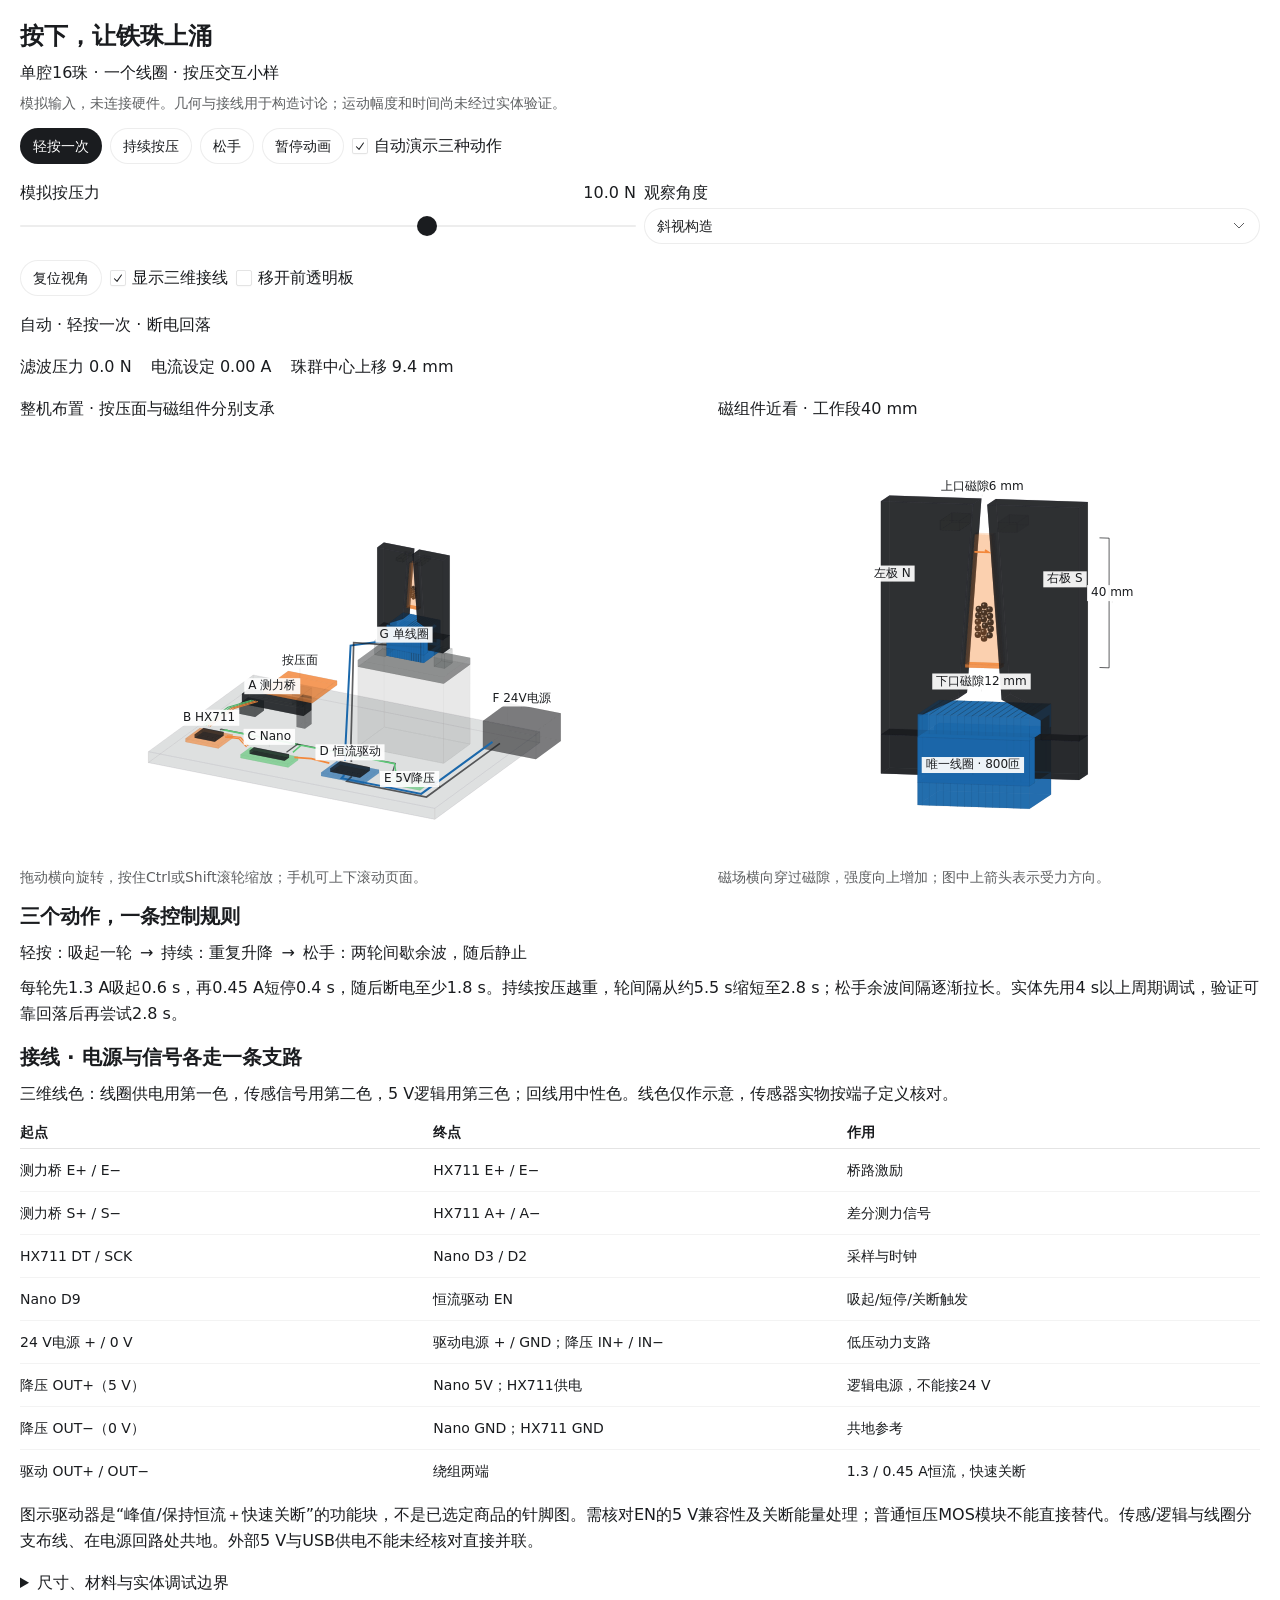
==== press-interaction.html @ fc7401f5 "Add press-driven single-chamber particle prototype demo" ====
<!doctype html>
<html lang="zh-CN">
<head>
<meta charset="utf-8">
<meta name="viewport" content="width=device-width,initial-scale=1">
<title>按压交互 · 单腔铁珠升降小样</title>
<style>

:root {
  color-scheme: light dark;
  background-color: var(
    --background,
    var(--color-background-primary, light-dark(rgb(255 255 255), rgb(24 24 24)))
  ) !important;

  /* Agent-facing contract; keep in sync with SKILL.md. */
  --background: var(
    --color-background-primary,
    light-dark(rgb(255 255 255), rgb(24 24 24))
  );
  --foreground: var(
    --color-text-primary,
    light-dark(rgb(26 28 31), rgb(255 255 255))
  );
  --card: color-mix(in oklab, var(--foreground) 5%, var(--background));
  --card-foreground: var(
    --color-text-primary,
    light-dark(rgb(26 28 31), rgb(255 255 255))
  );
  --popover: var(
    --color-background-secondary,
    light-dark(rgb(255 255 255), rgb(45 45 45))
  );
  --popover-foreground: var(
    --color-text-primary,
    light-dark(rgb(26 28 31), rgb(255 255 255))
  );
  --primary: var(
    --color-text-info,
    light-dark(rgb(27 104 171), rgb(131 195 255))
  );
  --primary-foreground: var(
    --color-text-inverse,
    light-dark(rgb(255 255 255), rgb(13 13 13))
  );
  --secondary: var(
    --color-background-secondary,
    light-dark(rgb(255 255 255 / 96%), rgb(54 54 54 / 96%))
  );
  --secondary-foreground: var(
    --color-text-primary,
    light-dark(rgb(26 28 31), rgb(255 255 255))
  );
  --muted: color-mix(in srgb, var(--foreground) 10%, transparent);
  --muted-foreground: var(
    --color-text-secondary,
    light-dark(rgb(26 28 31 / 70%), rgb(255 255 255 / 70%))
  );
  --accent: var(
    --color-background-info,
    light-dark(rgb(229 242 255), rgb(13 39 63))
  );
  --accent-foreground: var(
    --color-text-info,
    light-dark(rgb(27 104 171), rgb(131 195 255))
  );
  --destructive: var(
    --color-text-warning,
    light-dark(rgb(226 85 7), rgb(255 133 73))
  );
  --border: var(
    --color-border-secondary,
    light-dark(rgb(26 28 31 / 8%), rgb(255 255 255 / 8.2%))
  );
  --input: var(
    --color-border-primary,
    light-dark(
      rgb(26 28 31 / 11.8%),
      color-mix(in oklab, rgb(0 0 0) 10%, transparent)
    )
  );
  --ring: var(
    --color-ring-primary,
    light-dark(rgb(51 156 255), rgb(131 195 255 / 76%))
  );
  --font-size-base: var(--font-text-md-size, 16px);
  --blue: light-dark(rgb(27 104 171), rgb(131 195 255));
  --orange: light-dark(rgb(226 85 7), rgb(251 106 34));
  --green: light-dark(rgb(0 162 64), rgb(64 201 119));
  --red: light-dark(rgb(224 46 42), rgb(255 103 100));
  --purple: light-dark(rgb(146 79 247), rgb(173 123 249));
  --yellow: light-dark(rgb(255 195 0), rgb(255 210 64));
  --viz-series-1: var(--primary);
  --viz-series-2: light-dark(rgb(243 136 59), rgb(245 154 86));
  --viz-series-3: light-dark(rgb(93 201 119), rgb(116 213 139));
  --viz-series-4: light-dark(rgb(235 119 177), rgb(240 143 192));
  --viz-series-5: light-dark(rgb(155 121 236), rgb(170 145 239));
  --viz-series-6: light-dark(rgb(58 185 177), rgb(90 203 194));

  /* Internal implementation variables; not part of the agent contract. */
  --font-sans:
    -apple-system-body, ui-sans-serif, -apple-system, system-ui, "Segoe UI",
    Helvetica, "Apple Color Emoji", Arial, sans-serif, "Segoe UI Emoji",
    "Segoe UI Symbol";
  --font-mono:
    ui-monospace, SFMono-Regular, "SF Mono", Menlo, Consolas, "Liberation Mono",
    monospace;
  --font-size-normal: max(11px, var(--font-size-base));
  --font-size-tooltip: calc(var(--font-size-base) - 1px);
  --font-size-small: max(11px, calc(var(--font-size-base) - 2px));
  --font-size-h1: calc(var(--font-size-normal) * 1.7142857143);
  --font-size-h2: calc(var(--font-size-normal) * 1.4285714286);
  --font-size-h3: calc(var(--font-size-normal) * 1.2857142857);
  --font-weight-normal: 400;
  --font-weight-medium: 500;
  --icon-size: 16px;
  --line-height-normal: calc(var(--font-size-normal) * 1.5);
  --line-height-tooltip: calc(var(--font-size-tooltip) * 1.4285714286);
  --line-height-small: calc(var(--font-size-small) + 4px);
  --corner-shape: round;
  --radius: var(--border-radius-lg, 8px);
  --radius-sm: calc(var(--radius) * 0.5);
  --radius-md: calc(var(--radius) * 0.75);
  --radius-lg: var(--radius);
  --radius-2xl: calc(var(--radius) * 2);
  --radius-full: 9999px;
  --shadow-sm: 0 1px 2px -1px rgb(0 0 0 / 8%);
  --checkmark-image: url("data:image/svg+xml,%3Csvg xmlns='http://www.w3.org/2000/svg' viewBox='0 0 17 17'%3E%3Cpath d='M12.8961 3.64101C13.1297 3.41418 13.4984 3.37523 13.7779 3.56581C14.0571 3.75635 14.1554 4.11331 14.0299 4.41347L13.9615 4.53847L7.71151 13.7045C7.59411 13.8767 7.4063 13.9877 7.19881 14.0072C6.99136 14.0267 6.78564 13.9533 6.63826 13.806L2.88826 10.056L2.79842 9.9457C2.6192 9.67407 2.64927 9.30496 2.88826 9.06581C3.12738 8.82669 3.49647 8.79676 3.76815 8.97597L3.8785 9.06581L7.03084 12.2182L12.8053 3.74941L12.8961 3.64101Z'/%3E%3C/svg%3E");

  /* Legacy aliases; not part of the current agent contract. */
  --viz-bg: transparent;
  --viz-panel: var(--card);
  --viz-border: var(--border);
  --viz-text: var(--foreground);
  --viz-muted: var(--muted-foreground);
  --viz-accent: var(--primary);
  --viz-accent-text: var(--primary-foreground);
  --viz-accent-bg: var(--accent);
  --viz-font-size: var(--font-size-base);
  --viz-warning: var(--destructive);
}

:root[data-theme="light"] {
  color-scheme: light;
}

:root[data-theme="dark"] {
  color-scheme: dark;
}

* {
  box-sizing: border-box;
}

html > body {
  /* Preserve MCP aliases for older inline renderers without creating :root cycles. */
  --color-background-primary: var(
    --background,
    light-dark(rgb(255 255 255), rgb(24 24 24))
  );
  --color-text-primary: var(
    --foreground,
    light-dark(rgb(26 28 31), rgb(255 255 255))
  );
  --color-border-secondary: var(
    --border,
    light-dark(rgb(26 28 31 / 8%), rgb(255 255 255 / 8.2%))
  );

  margin: 0;
  padding: var(--visualize-paint-gutter, 0px);
  color: var(--foreground);
  background: transparent !important;
  font-family: var(--font-sans) !important;
  -webkit-font-smoothing: antialiased;
  font-size: var(--font-size-base);
  line-height: calc(var(--font-size-base) * 1.625);
  font-weight: var(--font-weight-normal);
}

.cursor-interaction {
  cursor: var(--cursor-interaction, pointer);
}

a {
  color: color-mix(in srgb, var(--viz-accent) 80%, var(--viz-text) 20%);
  cursor: var(--cursor-interaction, pointer);
  text-decoration: none;
  text-underline-offset: 2px;
  font-weight: inherit;
}

a:is(:hover, :focus-visible) {
  text-decoration-line: underline;
  text-decoration-style: dashed;
  text-decoration-thickness: 0.5px;
}

h1,
h2,
h3,
h4,
h5,
h6,
p {
  margin-block: 0;
}
p,
h1,
h2,
h3,
h4,
h5,
h6,
li,
.table {
  font-family: var(--font-sans);
}

h1 {
  font-size: calc(var(--font-size-base) * 1.5);
  line-height: 1.3333333333;
}

h2 {
  font-size: calc(var(--font-size-base) * 1.25);
  line-height: 1.4;
}
h3 {
  font-size: calc(var(--font-size-base) * 1.125);
  line-height: 1.5555555556;
}
h4 {
  font-size: var(--font-size-base);
  line-height: 1.5;
}
h5,
h6 {
  font-size: var(--font-size-base);
  line-height: calc(var(--font-size-base) * 1.625);
}

h1,
h2,
h3,
h4,
h5,
h6,
b,
strong,
th {
  font-weight: 600;
}

code:not(pre code) {
  display: inline;
  padding: 1px 6px;
  border-radius: var(--radius-sm);
  corner-shape: var(--corner-shape);
  background: var(--muted);
  font-family: var(--font-mono);
  font-size: 0.92em;
  overflow-wrap: anywhere;
  -webkit-box-decoration-break: clone;
  box-decoration-break: clone;
  word-break: break-word;
}
pre,
pre code {
  font-family: var(--font-mono);
  font-size: 12px;
  line-height: 20px;
}

.table-responsive {
  width: 100%;
  overflow-x: auto;
  scrollbar-width: thin;
}

.table {
  width: 100%;
  color: var(--foreground);
  font: inherit;
  text-align: start;
  border-collapse: separate;
  border-spacing: 0;
  font-size: calc(var(--font-size-base) * 0.875);
  line-height: calc(var(--font-size-base) * 1.625);
  font-family: var(--font-sans);
}

.table :is(th, td) {
  padding-block: 10px;
  padding-inline: 0 24px;
  overflow-wrap: anywhere;
  border-bottom: 1px solid var(--border);
  text-align: start;
  vertical-align: top;
  border-bottom-color: color-mix(in srgb, var(--foreground) 5%, transparent);
}
.table :is(th, td):not(:last-child) {
  padding-inline-end: calc(var(--font-size-base) * 1.5);
}

.table-responsive > .table :is(th, td) {
  overflow-wrap: break-word;
}

.table :is(th, td):last-child {
  padding-inline-end: 0;
}

.table :is(caption, thead th) {
  font-weight: 600;
}

.table thead :is(th, td) {
  border-bottom-color: var(--border-strong, var(--input));
  padding-block: calc(var(--font-size-base) / 2);
  line-height: var(--font-size-base);
}

.table tbody tr:last-child :is(th, td) {
  border-bottom: 0;
}
.table tbody :is(th, td) {
  padding-block: calc(var(--font-size-base) * 0.625);
}

.table.table-sm :is(th, td) {
  padding-block: 8px;
}

.table.table-sm :is(th, td):not(:last-child) {
  padding-inline-end: 16px;
}

.table :is(.text-end, [align="right"]) {
  text-align: end;
  font-variant-numeric: tabular-nums;
}

.table :is(.text-center, [align="center"]) {
  text-align: center;
}

.table .text-nowrap {
  white-space: nowrap;
}

#widget {
  display: flex;
  flex-direction: column;
  gap: 12px;
  width: 100%;
  padding: 0;
  background: transparent !important;
}

.card {
  min-width: 0;
  padding: 12px;
  overflow: hidden;
  overflow-wrap: break-word;
  border-radius: var(--radius-2xl);
  corner-shape: var(--corner-shape);
  color: var(--card-foreground);
  background: var(--card);
}

.widget {
  min-width: 0;
  overflow: hidden;
  border: 0;
  border-radius: var(--radius-lg);
  corner-shape: var(--corner-shape);
  box-shadow: 0 0 0 0.5px var(--border-strong, var(--border));
  color: var(--foreground);
  background: var(--background);
}

#widget > :not(.card, .widget, .progress) {
  width: 100% !important;
  max-width: none !important;
  margin: 0 !important;
  padding: 0 !important;
  border: 0 !important;
  border-radius: 0 !important;
  background: transparent !important;
  box-shadow: none !important;
}

.tooltip {
  position: fixed;
  z-index: 50;
  top: 0;
  left: 0;
  width: max-content;
  max-width: min(
    20rem,
    var(--tooltip-available-width, calc(100vw - 10px)),
    calc(100vw - 10px)
  );
  max-height: min(
    var(--tooltip-available-height, calc(100vh - 10px)),
    calc(100vh - 10px)
  );
  border: 1px solid var(--border);
  corner-shape: var(--corner-shape);
  overflow-wrap: break-word;
  white-space: normal;
  pointer-events: none;
  user-select: none;
  font-family: var(--font-sans);
  padding: 5px 12px;
  border-color: color-mix(
    in oklab,
    light-dark(var(--primary-foreground), var(--foreground)) 5%,
    transparent
  );
  border-radius: var(--radius-2xl);
  color: light-dark(var(--primary-foreground), var(--foreground));
  background: light-dark(var(--foreground), var(--popover));
  box-shadow: 0 8px 18px rgb(15 23 42 / 20%);
  letter-spacing: -0.15px;
  font-size: calc(var(--font-size-base) * 14 / 16);
  font-size: round(nearest, calc(var(--font-size-base) * 14 / 16), 1px);
  font-weight: 600;
  line-height: 18px;
  text-align: center;
}

.viz-grid {
  display: grid;
  grid-template-columns: repeat(auto-fit, minmax(max(180px, 24%), 1fr));
  gap: 10px;
}

.viz-stat {
  display: flex;
  flex-direction: column;
  gap: 2px;
}

.viz-stat-value {
  font-size: var(--font-size-h2);
  font-weight: var(--font-weight-medium);
  line-height: 1.25;
}

.viz-row {
  display: flex;
  flex-wrap: wrap;
  align-items: center;
  gap: 10px;
}

hr {
  width: 100%;
  height: 1px;
  margin-block: 6px;
  border: 0;
  background: var(--border);
}

.nav {
  display: flex;
  min-width: 0;
  align-items: center;
  gap: 4px;
}

.progress {
  display: flex;
  height: 8px;
  margin-block: calc((var(--line-height-normal, 1.5em) - 8px) / 2);
  overflow: hidden;
  border: 0;
  border-radius: var(--radius-full);
  background: var(--muted);
}

.progress-bar:only-child {
  border-radius: var(--radius-full);
}

.progress-bar {
  height: 100%;
  flex-shrink: 0;
  border: 0;
  background: var(--viz-series-1);
}

.viz-badge {
  display: inline-flex;
  align-items: center;
  padding: 4px 8px;
  border-radius: var(--radius-sm);
  color: color-mix(in srgb, var(--foreground) 40%, var(--muted-foreground));
  background: color-mix(in srgb, var(--foreground) 5%, transparent);
  font-family: var(--font-sans);
  font-size: calc(var(--font-size-base) * 14 / 16);
  font-size: round(nearest, calc(var(--font-size-base) * 14 / 16), 1px);
  font-weight: var(--font-weight-normal);
  line-height: 1;
}

small,
.text-small {
  font-size: var(--font-size-small);
  line-height: var(--line-height-small);
}

.text-muted {
  color: var(--muted-foreground);
}

.tabular-nums {
  font-variant-numeric: tabular-nums;
}

.sr-only {
  position: absolute;
  width: 1px;
  height: 1px;
  padding: 0;
  overflow: hidden;
  clip: rect(0, 0, 0, 0);
  white-space: nowrap;
  border: 0;
}

.viz-controls {
  display: flex;
  flex-wrap: wrap;
  align-items: center;
  gap: 8px;
}

.viz-controls > .form-label {
  display: grid;
  min-width: min(100%, 260px);
  flex: 1 1 280px;
  grid-template-columns: minmax(0, 1fr) auto;
  align-items: baseline;
  gap: 2px 12px;
  margin-bottom: 0;
}

.viz-controls > .form-label > :is(.form-control, .form-range, .form-select) {
  grid-column: 1 / -1;
}

.btn,
.nav-link,
.form-check-input,
.form-control,
.form-range,
.form-select {
  font: inherit;
}

/* Match inline alignment without overriding a containing flex or grid layout. */
.btn,
.nav-link,
.form-control,
.form-select,
.form-range,
.form-check {
  vertical-align: middle;
}

.btn,
.nav-link {
  --btn-size: calc(12px + 2 * var(--control-spacing, 12px));
  appearance: button;
  display: inline-flex;
  inline-size: fit-content;
  max-inline-size: 100%;
  align-items: center;
  justify-content: center;
  gap: 4px;
  margin: 0;
  padding: 0 8px;
  -webkit-app-region: no-drag;
  border: 1px solid var(--input);
  corner-shape: var(--corner-shape);
  cursor: var(--cursor-interaction, pointer);
  text-align: center;
  text-decoration: none;
  white-space: nowrap;
  user-select: none;
  -webkit-font-smoothing: inherit;
  font-family: var(--font-sans);
  height: fit-content;
  min-height: var(--btn-size);
  padding-inline: var(--control-spacing, 12px);
  border-color: transparent;
  border-radius: var(--radius-full);
  color: var(--foreground);
  background: color-mix(in srgb, var(--foreground) 5%, transparent);
  font-size: calc(var(--font-size-base) * 14 / 16);
  font-size: round(nearest, calc(var(--font-size-base) * 14 / 16), 1px);
  font-weight: var(--font-weight-normal);
  line-height: 18px;
}

.btn {
  border-color: var(--border);
  color: var(--secondary-foreground);
  background: var(--secondary);
}

/* Codex Button size="compact"; appearance stays with the button variant. */
.btn-sm {
  --btn-size: 24px;
  padding-inline: 8px;
  font-size: calc(var(--font-size-base) * 12 / 16);
  font-size: round(nearest, calc(var(--font-size-base) * 12 / 16), 1px);
  line-height: 16px;
}

.btn:is(.btn-block, .viz-tile) {
  inline-size: 100%;
}

.btn.viz-tile {
  min-width: 0;
  overflow-wrap: anywhere;
  white-space: normal;
}

a.btn {
  cursor: var(--cursor-interaction, pointer);
  text-decoration: none;
}

.btn:not(:disabled):hover {
  background: light-dark(
    color-mix(in srgb, var(--foreground) 5.5%, transparent),
    color-mix(in srgb, var(--foreground) 8%, transparent)
  );
}

.nav-link:not(:disabled):not([aria-disabled="true"]):hover {
  background: color-mix(in srgb, var(--foreground) 10%, transparent);
}

.btn-primary {
  border-color: var(--border);
  color: var(--primary-foreground);
  background: var(--foreground);
  background-clip: border-box;
}

.btn-primary .text-muted {
  color: color-mix(in srgb, var(--primary-foreground) 50%, transparent);
}

.btn-primary:not(:disabled):hover {
  background: color-mix(in srgb, var(--foreground) 80%, transparent);
  background-clip: border-box;
}

.btn-ghost {
  border-color: transparent;
  color: var(--muted-foreground);
  background: transparent;
}

.btn-ghost:not(:disabled):hover {
  color: var(--muted-foreground);
  background: light-dark(
    color-mix(in srgb, var(--foreground) 5.5%, transparent),
    color-mix(in srgb, var(--foreground) 8%, transparent)
  );
}

.nav-pills .nav-link {
  min-width: 0;
  border-color: transparent;
  color: var(--muted-foreground);
  background: transparent;
}

.nav-justified .nav-link {
  flex: 1 1 0;
  overflow-wrap: anywhere;
  white-space: normal;
}

.nav-pills .nav-link.active {
  color: var(--foreground);
  background: var(--muted);
}

/* Shared preview chrome; product styles stay inside each variant. */
.viz-dotted-background {
  background-image: radial-gradient(
    circle,
    color-mix(in srgb, var(--foreground) 14%, transparent) 0.8px,
    transparent 0.8px
  );
  background-position: center;
  background-size: 16px 16px;
}

.viz-carousel {
  position: relative;
  min-width: 0;
}

.viz-carousel:has(> .viz-carousel-controls) {
  min-height: calc(60px + var(--viz-carousel-picker-height, 0px));
  padding-bottom: 60px;
}

.viz-carousel > [data-variant][hidden] {
  display: none !important;
}

.viz-carousel > [data-variant] {
  isolation: isolate;
}

.viz-carousel-controls {
  --viz-carousel-hover: light-dark(
    color-mix(in srgb, var(--foreground) 5.4%, transparent),
    color-mix(in srgb, var(--foreground) 7.8%, transparent)
  );
  position: absolute;
  z-index: 2;
  bottom: 8px;
  left: 50%;
  display: flex;
  width: max-content;
  /* Leave room for the host's design-controls launcher at the trailing edge. */
  max-width: calc(100% - 96px);
  align-items: center;
  gap: 0;
  padding: 0;
  border: 1px solid var(--border);
  border-radius: 16px;
  color: var(--foreground);
  background: var(--background);
  font-family: var(--font-sans);
  /* Match the settings dropdown chrome independently of the content font size. */
  font-size: 13px;
  font-weight: var(--font-weight-normal);
  line-height: 18px;
  transform: translateX(-50%);
  user-select: none;
}

/* Keep authored mockup button styles out of the shared carousel chrome. */
.viz-carousel-controls button,
.viz-carousel-picker > summary {
  display: flex !important;
  height: auto !important;
  min-height: 30px;
  align-items: center !important;
  justify-content: center !important;
  gap: 4px;
  padding: 0 6px !important;
  -webkit-app-region: no-drag;
  border: 0 !important;
  border-radius: 14px !important;
  color: inherit !important;
  background: transparent !important;
  font: inherit !important;
  -webkit-tap-highlight-color: transparent;
}

.viz-carousel-controls > button,
.viz-carousel-picker > summary {
  position: relative;
  isolation: isolate;
}

.viz-carousel-controls > button {
  --icon-size: 16px;
  width: 30px !important;
  padding: 0 !important;
}

.viz-carousel-picker > summary {
  padding-inline: 12px !important;
}

.viz-carousel-controls .viz-carousel-caret {
  width: 14px;
  height: 14px;
  flex: none;
  margin: 0;
  color: inherit;
  transform: rotate(180deg);
}

.viz-carousel-controls > button > svg,
.viz-carousel-controls .viz-carousel-caret,
.viz-carousel-count {
  opacity: 0.5;
}

.viz-carousel-controls > button::before,
.viz-carousel-picker > summary::before {
  position: absolute;
  z-index: -1;
  inset: 3px;
  border-radius: 12px;
  content: "";
  pointer-events: none;
}

.viz-carousel-controls > button:hover::before,
.viz-carousel-picker > summary:hover::before {
  background: var(--viz-carousel-hover);
}

.viz-carousel-controls > button,
.viz-carousel-controls [data-lucide],
.viz-carousel-controls .lucide {
  flex-shrink: 0;
}

.viz-carousel-picker {
  min-width: 0;
}

.viz-carousel-picker > summary {
  min-width: 0;
  list-style: none;
}

.viz-carousel-picker > summary::-webkit-details-marker {
  display: none;
}

.viz-carousel-count {
  flex-shrink: 0;
  white-space: nowrap;
}

.viz-carousel-name {
  min-width: 0;
  overflow: hidden;
  text-overflow: ellipsis;
  white-space: nowrap;
}

.viz-carousel-options {
  position: absolute;
  right: 0;
  bottom: calc(100% + 4px);
  left: 0;
  display: flex;
  max-height: 240px;
  flex-direction: column;
  gap: 2px;
  overflow: auto;
  padding: 4px;
  border: 1px solid var(--border);
  border-radius: var(--radius-lg);
  background: var(--background);
  box-shadow: 0 4px 12px light-dark(rgb(0 0 0 / 6%), rgb(0 0 0 / 25%));
}

.viz-carousel-options > button {
  border-radius: max(0px, calc(var(--radius-lg) - 5px)) !important;
  width: 100% !important;
  min-height: 28px;
  justify-content: flex-start !important;
  padding: 4px 8px !important;
  font-size: var(--font-size-small) !important;
  text-align: start;
  white-space: normal;
  overflow-wrap: anywhere;
}

.viz-carousel-options > [aria-current="true"],
.viz-carousel-options > button:hover {
  background: var(--viz-carousel-hover) !important;
}

.btn:disabled,
.nav-link:disabled,
.nav-link[aria-disabled="true"] {
  cursor: not-allowed;
  opacity: 0.4;
}

[data-lucide] {
  stroke-width: 1.6;
}

.form-label {
  display: block;
  margin-bottom: 6px;
  color: var(--foreground);
}

.form-control {
  display: block;
  width: 100%;
  padding: 0 8px;
  outline: none;
  border: 1px solid var(--input);
  corner-shape: var(--corner-shape);
  color: var(--foreground);
  font-family: var(--font-sans);
  height: calc(12px + 2 * var(--control-spacing, 12px));
  min-height: calc(12px + 2 * var(--control-spacing, 12px));
  padding-inline: calc(4px + var(--control-spacing, 12px) / 2);
  border-color: var(--input);
  border-radius: var(--radius-md);
  background: color-mix(in srgb, var(--popover) 96%, transparent);
  font-size: calc(var(--font-size-base) * 14 / 16);
  font-size: round(nearest, calc(var(--font-size-base) * 14 / 16), 1px);
  font-weight: var(--font-weight-normal);
  line-height: 1.4285714286;
}
.form-control:is(
  [type="file"],
  [type="date"],
  [type="datetime-local"],
  [type="month"],
  [type="week"],
  [type="color"]
) {
  height: calc(12px + 2 * var(--control-spacing, 12px));
  min-height: calc(12px + 2 * var(--control-spacing, 12px));
  line-height: 18px;
}
.form-control:is(
  [type="date"],
  [type="datetime-local"],
  [type="month"],
  [type="week"]
) {
  padding-inline: var(--control-spacing, 12px);
}

.form-control::placeholder {
  color: var(--muted-foreground);
}

.form-control[type="file"] {
  overflow: hidden;
  cursor: var(--cursor-interaction, pointer);
  padding: 0;
}

.form-control[type="file"]::file-selector-button {
  padding: 0 8px;
  border: 0;
  border-right: 1px solid var(--input);
  color: var(--secondary-foreground);
  background: var(--secondary);
  cursor: inherit;
  font: inherit;
  min-height: calc(10px + 2 * var(--control-spacing, 12px));
  padding-inline: var(--control-spacing, 12px);
  margin-inline-end: var(--control-spacing, 12px);
}

.form-control[type="file"]:not(:disabled):hover::file-selector-button {
  background: color-mix(in srgb, var(--foreground) 6%, var(--secondary));
}

.form-control-color[type="color"] {
  width: 40px;
  height: calc(12px + 2 * var(--control-spacing, 12px));
  padding: 3px;
  cursor: var(--cursor-interaction, pointer);
}

.form-control-color[type="color"]::-webkit-color-swatch-wrapper {
  padding: 0;
}

.form-control-color[type="color"]::-webkit-color-swatch {
  border: 0;
  border-radius: calc(var(--radius-lg) - 4px);
  corner-shape: var(--corner-shape);
}

textarea.form-control {
  height: auto;
  resize: vertical;
  min-height: 96px;
  padding: 8px 10px;
}

.form-control:focus-visible {
  border-color: var(--ring);
  box-shadow: none;
}
.form-control:disabled {
  color: var(--muted-foreground);
  background: color-mix(in srgb, var(--foreground) 5%, transparent);
  opacity: 1;
}
.form-control[aria-invalid="true"] {
  border-color: var(--red);
  box-shadow: 0 0 0 2px color-mix(in srgb, var(--red) 20%, transparent);
}

.form-control:disabled,
.form-select:disabled {
  cursor: not-allowed;
}

.form-select {
  appearance: none;
  display: block;
  width: 100%;
  height: fit-content;
  min-height: calc(12px + 2 * var(--control-spacing, 12px));
  margin: 0;
  /* The secondary icon role is 14px at compact density and 16px at web density. */
  --icon-size: calc(10px + var(--control-spacing, 12px) / 2);
  /* Settings dropdowns retain a 12px inset and a 4px text-to-chevron gap. */
  padding: 0 calc(16px + var(--icon-size)) 0 12px;
  outline: none;
  border: 1px solid var(--border);
  border-radius: var(--radius-full);
  corner-shape: var(--corner-shape);
  color: var(--foreground);
  background-color: var(--secondary);
  background-image:
    linear-gradient(
      45deg,
      transparent calc(50% - 0.6px),
      var(--muted-foreground) calc(50% - 0.6px) calc(50% + 0.6px),
      transparent calc(50% + 0.6px)
    ),
    linear-gradient(
      135deg,
      transparent calc(50% - 0.6px),
      var(--muted-foreground) calc(50% - 0.6px) calc(50% + 0.6px),
      transparent calc(50% + 0.6px)
    );
  background-position:
    calc(100% - 12px - var(--icon-size) / 2) 50%,
    calc(100% - 12px - var(--icon-size) * 0.18) 50%;
  background-repeat: no-repeat;
  background-size: calc(var(--icon-size) * 0.32) calc(var(--icon-size) * 0.32);
  cursor: var(--cursor-interaction, default);
  font-size: calc(var(--font-size-base) * 14 / 16);
  font-size: round(nearest, calc(var(--font-size-base) * 14 / 16), 1px);
  font-weight: var(--font-weight-normal);
  line-height: 18px;
}

.form-select :is(option, optgroup) {
  color: var(--popover-foreground);
  background-color: var(--popover);
}

.form-select :is(option, optgroup):disabled {
  color: var(--muted-foreground);
}

.form-select:not(:disabled):hover {
  background-color: light-dark(
    color-mix(in srgb, var(--foreground) 5.5%, transparent),
    color-mix(in srgb, var(--foreground) 8%, transparent)
  );
}

.form-select:focus-visible {
  box-shadow: 0 0 0 2px var(--ring);
}
.form-select:disabled {
  opacity: 0.4;
}

.form-check {
  display: flex;
  min-height: calc(12px + 2 * var(--control-spacing, 12px));
  align-items: center;
  gap: 6px;
}

.form-check-input {
  appearance: none;
  width: 14px;
  height: 14px;
  flex: 0 0 auto;
  margin: 0;
  border: 1px solid var(--input);
  color: var(--primary-foreground);
  background-color: transparent;
  cursor: var(--cursor-interaction, default);
  transition:
    background-color 150ms,
    border-color 150ms,
    box-shadow 150ms;
}

.form-check:not(.form-switch) .form-check-input[type="checkbox"] {
  corner-shape: round;
  box-shadow: var(--shadow-sm);
  position: relative;
  width: calc(10px + var(--control-spacing, 12px) / 2);
  height: calc(10px + var(--control-spacing, 12px) / 2);
  border-color: var(--border-strong, var(--input));
  border-radius: calc(var(--radius-sm) / 2);
  background-color: transparent;
  color: var(--foreground);
}

.form-check:not(.form-switch)
  .form-check-input:not(:disabled):not(:checked):hover {
  background-color: var(--card);
}

.form-check:not(.form-switch)
  .form-check-input[type="checkbox"]:is(:checked, :indeterminate) {
  border-color: var(--border-strong, var(--input));
  background-color: color-mix(in srgb, var(--popover) 96%, transparent);
}

.form-check:not(.form-switch)
  .form-check-input[type="checkbox"]:checked::before {
  display: block;
  width: 100%;
  height: 100%;
  background: var(--primary-foreground);
  content: "";
  mask: var(--checkmark-image) center / 12px 12px no-repeat;
  background-color: var(--foreground);
}
.form-check:not(.form-switch)
  .form-check-input[type="checkbox"]:indeterminate::before {
  position: absolute;
  inset: 0;
  display: block;
  width: 65%;
  height: 6.65%;
  margin: auto;
  border-radius: var(--radius-full);
  background: var(--foreground);
  mask: none;
  content: "";
}

.form-check-input[type="radio"] {
  border-radius: var(--radius-full);
  width: 16px;
  height: 16px;
  border: 0;
  box-shadow: inset 0 0 0 1px var(--input);
}

.form-check-input[type="radio"]:checked {
  border: 0;
  background: radial-gradient(
    circle,
    var(--primary-foreground) 0 3px,
    var(--foreground) 3px
  );
  box-shadow: none;
}

.form-check:not(.form-switch) .form-check-input:focus-visible {
  outline: 2px solid var(--ring);
  outline-offset: 2px;
}
.form-check:not(.form-switch) .form-check-input[type="checkbox"]:focus-visible {
  border-color: var(--ring);
  outline: none;
  box-shadow: 0 0 0 2px var(--ring);
}

.form-check:not(.form-switch) .form-check-input:disabled {
  cursor: not-allowed;
  pointer-events: none;
}

.form-check:not(.form-switch) .form-check-input:disabled + .form-check-label {
  cursor: not-allowed;
}
.form-check:not(.form-switch) .form-check-input[type="radio"]:disabled,
.form-check:not(.form-switch)
  .form-check-input[type="radio"]:disabled
  + .form-check-label {
  opacity: 0.5;
}

.form-switch .form-check-input:disabled,
.form-switch .form-check-input:disabled + .form-check-label {
  cursor: not-allowed;
  opacity: 0.6;
}

.form-check-label {
  color: var(--foreground);
  cursor: var(--cursor-interaction, default);
}

.form-switch .form-check-input {
  position: relative;
  width: 32px;
  height: 20px;
  border: 0;
  border-radius: var(--radius-full);
  background: var(--muted);
  box-shadow: none;
  transition: background-color 200ms cubic-bezier(0, 0, 0.2, 1);
}

.form-switch .form-check-input::before {
  position: absolute;
  top: 50%;
  left: 0;
  width: 16px;
  height: 16px;
  box-sizing: border-box;
  border: 1px solid light-dark(var(--primary-foreground), var(--foreground));
  border-radius: var(--radius-full);
  box-shadow: var(--shadow-sm);
  content: "";
  transform: translate(2px, -50%);
  transition: transform 200ms cubic-bezier(0, 0, 0.2, 1);
  border-color: #fff;
  background: #fff;
}

.form-switch .form-check-input:checked {
  background: var(--blue);
}

.form-switch .form-check-input:checked::before {
  transform: translate(14px, -50%);
}

.form-switch .form-check-input:focus-visible {
  box-shadow: 0 0 0 2px var(--ring);
  outline: none;
}

.form-range {
  appearance: none;
  display: block;
  width: 100%;
  flex: 1;
  margin: 0;
  padding: 0;
  border: 0;
  accent-color: var(--primary);
  height: calc(12px + 2 * var(--control-spacing, 12px));
  min-height: calc(12px + 2 * var(--control-spacing, 12px));
  outline: none;
  border-radius: var(--radius-full);
  color: var(--foreground);
  background: transparent;
}

.form-range::-webkit-slider-runnable-track {
  background: var(--form-range-track, var(--border));
  height: 2px;
  border-radius: var(--radius-full);
}

.form-range::-webkit-slider-thumb {
  appearance: none;
  width: 20px;
  height: 20px;
  border: 1px solid var(--border);
  border-radius: var(--radius-full);
  margin-top: -9px;
  border-color: transparent;
  background: currentColor;
  box-shadow: var(--shadow-sm);
}

/* Outline the native track and thumb, preserving the larger input hit area. */
.form-range:focus-visible::-webkit-slider-runnable-track {
  outline: 2px auto Highlight;
  outline-color: -webkit-focus-ring-color;
}

.form-range::-moz-range-track {
  background: var(--form-range-track, var(--border));
  height: 2px;
  border-radius: var(--radius-full);
}

.form-range::-moz-range-thumb {
  width: 20px;
  height: 20px;
  border: 1px solid var(--border);
  border-radius: var(--radius-full);
  border-color: transparent;
  background: currentColor;
  box-shadow: var(--shadow-sm);
}

.form-range:focus-visible::-moz-range-thumb {
  outline: 2px solid Highlight;
  outline-offset: 2px;
}

.form-range:disabled {
  opacity: 1;
  cursor: default;
}

.btn:not(.btn-primary, .viz-tile):is(
  [aria-pressed="true"],
  [aria-selected="true"],
  .is-selected
) {
  border-color: transparent;
  color: var(--primary-foreground);
  background: var(--blue);
}

.btn.viz-tile:is([aria-pressed="true"], [aria-selected="true"], .is-selected) {
  border-color: var(--primary);
  box-shadow: inset 0 0 0 1px var(--primary);
}

.btn:focus-visible,
.nav-link:focus-visible {
  outline-offset: 2px;
  outline: none;
  box-shadow: 0 0 0 2px var(--ring);
}

.viz-carousel-controls :is(button, summary):focus-visible {
  outline: 2px solid var(--ring) !important;
  outline-offset: 2px !important;
}

/* Web recipes are the default, including on renderers without inline style queries. */
@supports (border-radius: if(style(--corner-shape: round): 1px; else: 2px)) {
  /* Match the host's proportional text-sm scale at every text preference. */
  .tooltip,
  .viz-badge,
  .btn,
  .nav-link,
  .form-control,
  .form-select {
    font-size: if(
      style(--corner-shape: round): round(
          nearest,
          calc(var(--font-size-base) * 14 / 16),
          1px
        );
        else: round(nearest, calc(var(--font-size-base) * 13 / 14), 1px)
    );
  }

  .btn-sm {
    font-size: if(
      style(--corner-shape: round): round(
          nearest,
          calc(var(--font-size-base) * 12 / 16),
          1px
        );
        else: round(nearest, calc(var(--font-size-base) * 12 / 14), 1px)
    );
  }

  .btn,
  .nav-link,
  .form-select {
    border-radius: if(
      style(--corner-shape: round): var(--radius-full); else: var(--radius-lg)
    );
  }

  .form-check:not(.form-switch) .form-check-input[type="checkbox"] {
    border-radius: if(
      style(--corner-shape: round): calc(var(--radius-sm) / 2);
        else: calc(var(--radius-lg) * 0.4)
    );
  }

  .tooltip {
    font-weight: if(
      style(--corner-shape: round): 600; else: var(--font-weight-normal)
    );
  }
}

@media (pointer: coarse) {
  .viz-carousel:has(> .viz-carousel-controls) {
    min-height: calc(76px + var(--viz-carousel-picker-height, 0px));
    padding-bottom: 76px;
  }

  .btn,
  .nav-link,
  .viz-carousel-controls button,
  .viz-carousel-picker > summary,
  .form-control,
  .form-select {
    --btn-size: 44px;
    min-width: 44px;
    min-height: 44px;
  }

  /* Keep small-screen WebKit from zooming when a text field receives focus. */
  .form-control,
  .form-select {
    font-size: max(16px, calc(var(--font-size-base) * 14 / 16));
    font-size: max(
      16px,
      round(nearest, calc(var(--font-size-base) * 14 / 16), 1px)
    );
  }
  .form-control:is(
    [type="file"],
    [type="date"],
    [type="datetime-local"],
    [type="month"],
    [type="week"],
    [type="time"],
    [type="color"]
  ) {
    height: 44px;
    min-height: 44px;
    font-size: max(16px, calc(var(--font-size-base) * 14 / 16));
    font-size: max(
      16px,
      round(nearest, calc(var(--font-size-base) * 14 / 16), 1px)
    );
  }

  .form-control[type="file"]::file-selector-button {
    min-width: 44px;
    min-height: 44px;
  }

  .form-control-color[type="color"] {
    width: 44px;
    height: 44px;
  }

  .form-control:is(
    [type="date"],
    [type="datetime-local"],
    [type="month"],
    [type="time"],
    [type="week"]
  ) {
    min-width: 0;
    max-width: 100%;
    padding-block: 8px;
  }

  .form-check {
    min-height: 44px;
    padding-inline: 15px;
  }

  .form-check-input {
    position: relative;
  }

  .form-check-input::after {
    position: absolute;
    top: 50%;
    left: 50%;
    width: 44px;
    height: 44px;
    content: "";
    transform: translate(-50%, -50%);
  }

  .form-check-label {
    display: inline-flex;
    min-width: 44px;
    min-height: 44px;
    align-items: center;
  }

  .form-range {
    height: 44px;
    touch-action: pan-y;
  }
}

svg {
  display: block;
  max-width: 100%;
  height: auto;
}

#widget > svg {
  width: 100%;
}

/* Model-authored chart rules can otherwise stretch icons after these styles load. */
svg.lucide {
  display: block;
  width: var(--icon-size) !important;
  height: var(--icon-size) !important;
  flex: none;
  margin: 0 !important;
  stroke-width: 1.6;
}

.text-warning,
.text-destructive {
  color: var(--destructive);
}

html>body{padding:0}

</style>
<style>
html{min-height:100%;overflow-y:auto;overflow-x:clip;}
body{margin:0;min-height:100%;height:auto;overflow:visible;background:var(--background);color:var(--foreground);}
:root{--font-size-base:16px;}
main{box-sizing:border-box;width:100%;max-width:1300px;margin:0 auto;padding:20px;min-width:0;}
@media(max-width:600px){main{padding:12px;}}
</style>
</head>
<body><main>
<div id="press-prototype">
<style>
#press-prototype{display:grid;gap:calc(var(--font-size-base) * 1);min-width:0;}
#press-prototype .press-heading{display:grid;gap:calc(var(--font-size-base) * .5);padding-right:90px;}
#press-prototype .press-views{display:grid;grid-template-columns:minmax(0,1.25fr) minmax(0,1fr);gap:calc(var(--font-size-base) * 1.25);}
#press-prototype figure{margin:0;min-width:0;display:grid;gap:calc(var(--font-size-base) * .5);align-content:start;}
#press-prototype canvas{width:100%;height:430px;display:block;touch-action:pan-y;}
#press-prototype .press-readout{display:flex;flex-wrap:wrap;gap:calc(var(--font-size-base) * 1.2);}
#press-prototype .press-section{display:grid;gap:calc(var(--font-size-base) * .6);min-width:0;}
#press-prototype .press-flow{display:flex;flex-wrap:wrap;gap:calc(var(--font-size-base) * .5);align-items:center;}
#press-prototype .press-flow span{white-space:normal;}
#press-prototype table{table-layout:fixed;width:100%;}
#press-prototype th,#press-prototype td{overflow-wrap:anywhere;}
#press-prototype summary{cursor:default;}
#press-prototype details>*+*{margin-top:calc(var(--font-size-base) * .75);}
#press-prototype .press-status{min-height:1.5em;}
@media(max-width:780px){#press-prototype .press-views{grid-template-columns:minmax(0,1fr);}#press-prototype canvas{height:360px;}}
@media(max-width:400px){#press-prototype .press-heading{padding-right:0;}#press-prototype canvas{height:330px;}}
</style>
<header class="press-heading">
<h1>按下，让铁珠上涌</h1>
<p>单腔16珠 · 一个线圈 · 按压交互小样</p>
<p class="text-small text-muted">模拟输入，未连接硬件。几何与接线用于构造讨论；运动幅度和时间尚未经过实体验证。</p>
</header>
<div class="viz-controls" aria-label="按压演示">
<button type="button" class="btn btn-primary" id="press-tap">轻按一次</button>
<button type="button" class="btn" id="press-hold" aria-pressed="false">持续按压</button>
<button type="button" class="btn" id="press-release">松手</button>
<button type="button" class="btn" id="press-play">暂停动画</button>
<label class="form-check"><input id="press-auto" type="checkbox" class="form-check-input" checked><span class="form-check-label">自动演示三种动作</span></label>
</div>
<div class="viz-controls">
<label class="form-label" for="press-force">模拟按压力 <output id="press-force-value" class="tabular-nums">10.0 N</output><input type="range" class="form-range" id="press-force" min="0" max="15" step="0.5" value="10"></label>
<label class="form-label" for="press-view">观察角度<select class="form-select" id="press-view"><option value="perspective">斜视构造</option><option value="front">正视磁路</option><option value="top">俯视接线</option></select></label>
</div>
<div class="viz-controls">
<button type="button" class="btn" id="press-fit">复位视角</button>
<label class="form-check"><input type="checkbox" id="press-wires" class="form-check-input" checked><span class="form-check-label">显示三维接线</span></label>
<label class="form-check"><input type="checkbox" id="press-open" class="form-check-input"><span class="form-check-label">移开前透明板</span></label>
</div>
<p id="press-status" class="press-status" aria-live="polite">正在准备三维示意…</p>
<div class="press-readout tabular-nums">
<span>滤波压力 <output id="press-pressure">0.0 N</output></span>
<span>电流设定 <output id="press-current">0.00 A</output></span>
<span>珠群中心上移 <output id="press-rise">0.0 mm</output></span>
</div>
<div class="press-views">
<figure><figcaption>整机布置 · 按压面与磁组件分别支承</figcaption><canvas id="press-whole" role="img" aria-label="可旋转的三维台架：左侧按压面下为测力传感器，后方为磁轭和线圈，前方为HX711、Nano、恒流驱动和降压模块。">三维台架示意需要启用JavaScript；下方表格包含全部接线信息。</canvas><p class="text-small text-muted">拖动横向旋转，按住Ctrl或Shift滚轮缩放；手机可上下滚动页面。</p></figure>
<figure><figcaption>磁组件近看 · 工作段40 mm</figcaption><canvas id="press-detail" role="img" aria-label="窄梯形透明薄腔内16颗铁珠；左右极靴上窄下宽，单线圈绕在下回磁横梁。通电向上聚集，断电重力回落。">左右极面下口12毫米、上口6毫米；透明腔净深2.6毫米，铁珠直径2毫米。</canvas><p class="text-small text-muted">磁场横向穿过磁隙，强度向上增加；图中上箭头表示受力方向。</p></figure>
</div>
<section class="press-section" aria-labelledby="press-behavior-title">
<h2 id="press-behavior-title">三个动作，一条控制规则</h2>
<div class="press-flow"><span>轻按：吸起一轮</span><span aria-hidden="true">→</span><span>持续：重复升降</span><span aria-hidden="true">→</span><span>松手：两轮间歇余波，随后静止</span></div>
<p>每轮先1.3 A吸起0.6 s，再0.45 A短停0.4 s，随后断电至少1.8 s。持续按压越重，轮间隔从约5.5 s缩短至2.8 s；松手余波间隔逐渐拉长。实体先用4 s以上周期调试，验证可靠回落后再尝试2.8 s。</p>
</section>
<section class="press-section" aria-labelledby="press-wiring-title">
<h2 id="press-wiring-title">接线 · 电源与信号各走一条支路</h2>
<p>三维线色：线圈供电用第一色，传感信号用第二色，5 V逻辑用第三色；回线用中性色。线色仅作示意，传感器实物按端子定义核对。</p>
<table class="table table-sm"><caption class="sr-only">接线端子对照；驱动器为功能模块示意，需要匹配实际模块接口</caption><thead><tr><th scope="col">起点</th><th scope="col">终点</th><th scope="col">作用</th></tr></thead><tbody>
<tr><td>测力桥 E+ / E−</td><td>HX711 E+ / E−</td><td>桥路激励</td></tr>
<tr><td>测力桥 S+ / S−</td><td>HX711 A+ / A−</td><td>差分测力信号</td></tr>
<tr><td>HX711 DT / SCK</td><td>Nano D3 / D2</td><td>采样与时钟</td></tr>
<tr><td>Nano D9</td><td>恒流驱动 EN</td><td>吸起/短停/关断触发</td></tr>
<tr><td>24 V电源 + / 0 V</td><td>驱动电源 + / GND；降压 IN+ / IN−</td><td>低压动力支路</td></tr>
<tr><td>降压 OUT+（5 V）</td><td>Nano 5V；HX711供电</td><td>逻辑电源，不能接24 V</td></tr>
<tr><td>降压 OUT−（0 V）</td><td>Nano GND；HX711 GND</td><td>共地参考</td></tr>
<tr><td>驱动 OUT+ / OUT−</td><td>绕组两端</td><td>1.3 / 0.45 A恒流，快速关断</td></tr>
</tbody></table>
<p>图示驱动器是“峰值/保持恒流＋快速关断”的功能块，不是已选定商品的针脚图。需核对EN的5 V兼容性及关断能量处理；普通恒压MOS模块不能直接替代。传感/逻辑与线圈分支布线、在电源回路处共地。外部5 V与USB供电不能未经核对直接并联。</p>
</section>
<details><summary>尺寸、材料与实体调试边界</summary>
<table class="table table-sm"><thead><tr><th scope="col">部件</th><th scope="col">数量与参考尺寸</th></tr></thead><tbody>
<tr><td>单腔与铁珠</td><td>1腔；高40、净深2.6、下/上净宽11/5 mm；透明前后板各1 mm；Ø2 mm珠16颗</td></tr>
<tr><td>磁极/回磁横梁</td><td>2块收口软磁极靴＋1根62×12×12 mm横梁；上方不加钢桥</td></tr>
<tr><td>唯一线圈</td><td>800匝，铜径0.45 mm，约75 m备料；轴向35、外截面约28×30 mm；冷阻估7.75 Ω</td></tr>
<tr><td>独立按压面</td><td>约46×45 mm面板＋5 kg四线全桥测力元件1个＋机械过载限位</td></tr>
<tr><td>采样与控制</td><td>HX711 1块；经典5 V Arduino Nano 1块，约45×18 mm</td></tr>
<tr><td>驱动与电源</td><td>峰值/保持恒流驱动1路；24→5 V降压1块；24 V/2 A低压电源1台</td></tr>
<tr><td>台架与夹具</td><td>约270×190 mm非磁底板，独立支承、非磁夹具、0.5 mm侧衬、可换R126浅弧底片</td></tr>
</tbody></table>
<p>按压力是独立面板的局部接触力，不代表真实柱子的结构内力。5 kg是测力元件量程，本演示只用0–15 N。装配、标定、去皮及过载限位仍需落实；压力面变形在图中夸大，实际应很小。HX711靠近测力桥，远离线圈，桥线短且成对布线。</p>
<p>动画以孤立球的磁场梯度近似＋二维碰撞展示可能的运动方向，采用假定场系数0.7及放慢的动力学时间。未求解真实磁路、珠间磁作用、粘壁、摩擦和剩磁；画面上移量与2.8 s节奏不能用作实体性能保证。先单珠，再5颗，再16颗，确认通电上移、断电无需摇动可回落，再加入交互。</p>
<p>控制示例：滤波80 ms，触发高于1.2 N约100 ms，释放低于0.5 N约150 ms；阈值需要按实际噪声标定。软件限定电流与最短断电间隔；实体还应有独立限流及过温关断。24 V/2 A是电源能力，并非持续48 W消耗。</p>
<p class="text-small">接口依据：<a href="https://docs.arduino.cc/hardware/nano/">Arduino Nano</a>、<a href="https://github.com/sparkfun/HX711-Load-Cell-Amplifier">SparkFun HX711</a>；驱动原理：<a href="https://www.ti.com/product/DRV110">TI峰值/保持</a>、<a href="https://www.ti.com/lit/an/slvae59a/slvae59a.pdf">TI关断电流衰减</a>。</p>
</details>
<noscript><p>请启用JavaScript查看动画。上方接线、尺寸和控制规则仍可阅读。</p></noscript>
<script>
(function (root, factory) {
  const api = factory();
  if (typeof module === 'object' && module.exports) module.exports = api;
  else root.PressPrototype = api;
})(typeof window !== 'undefined' ? window : globalThis, function () {
  'use strict';
  const clamp = (x, a, b) => Math.max(a, Math.min(b, x));
  const DT = 1 / 120;
  const parameters = Object.freeze({ count: 16, diameter: 2, height: 40, gapBottom: 12, gapTop: 6, depth: 2.6, turns: 800, peak: 1.3, hold: .45, peakTime: .6, holdTime: .4, minOff: 1.8, assumedFieldFactor: .7, illustrativeTimeScale: .19 });
  function create() {
    const w = { time: 0, raw: 0, filtered: 0, pressed: false, started: -Infinity, next: Infinity, pressStart: 0, tails: 0, tapUntil: -1, records: [], beads: [], current: 0, phase: '待机', lastSource: '', high: 0, low: 0, maxRise: 0 };
    const floor = x => 1 + 126 - Math.sqrt(126 * 126 - x * x);
    for (let i = 0; i < parameters.count; i++) w.beads.push({ x: (i % 5 - 2) * 2.02, z: 1.1 + Math.floor(i / 5) * 2.03, vx: 0, vz: 0 });
    const mean = () => w.beads.reduce((s, p) => s + p.z, 0) / w.beads.length;
    const initialMean = mean();
    function start(source) {
      w.started = w.time; w.lastSource = source; w.next = Infinity;
      w.records.push({ time: w.time, source });
      if (w.records.length > 100) w.records.shift();
    }
    function setInput(n) { if (!Number.isFinite(n)) return false; w.raw = clamp(n, 0, 15); return true; }
    function release() { w.raw = 0; w.tapUntil = -1; }
    function tap() { setInput(4); w.tapUntil = w.time + .35; }
    function hold(n = 10) { w.tapUntil = -1; setInput(n); }
    function period() { return 5.5 - 2.7 * clamp((w.filtered - 1.2) / 13.8, 0, 1); }
    function physics(seconds) {
      const dt = seconds * parameters.illustrativeTimeScale;
      const mu = 4 * Math.PI * 1e-7, density = 7870;
      for (const p of w.beads) {
        const gap = (.012 - .15 * p.z / 1000);
        const B = parameters.assumedFieldFactor * mu * parameters.turns * w.current / gap;
        const a = clamp(3 / (mu * density) * B * B * .15 / gap, 0, 5 * 9.807) * 1000;
        p.vz += (a - 9807 - 17 * p.vz) * dt;
        p.vx += (-a * p.x * .00015 / gap - 21 * p.vx) * dt;
        p.x += p.vx * dt; p.z += p.vz * dt;
      }
      for (let k = 0; k < 100; k++) {
        for (let i = 0; i < w.beads.length; i++) {
          const a = w.beads[i];
          for (let j = 0; j < i; j++) {
            const b = w.beads[j], dx = a.x - b.x, dz = a.z - b.z;
            const d = Math.hypot(dx, dz);
            if (d < 2 && d > 1e-10) {
              const nx = dx / d, nz = dz / d, h = (2 - d) * .501;
              a.x += h * nx; a.z += h * nz; b.x -= h * nx; b.z -= h * nz;
              const relative = (a.vx - b.vx) * nx + (a.vz - b.vz) * nz;
              if (relative < 0) { a.vx -= relative * nx * .5; a.vz -= relative * nz * .5; b.vx += relative * nx * .5; b.vz += relative * nz * .5; }
            }
          }
          const half = (11 - .15 * clamp(a.z, 0, 40)) / 2 - 1;
          if (Math.abs(a.x) > half) { a.x = clamp(a.x, -half, half); a.vx *= -.05; }
          const lo = floor(a.x);
          if (a.z < lo) { a.z = lo; if (a.vz < 0) a.vz *= -.03; }
          if (a.z > 39) { a.z = 39; if (a.vz > 0) a.vz *= -.03; }
        }
      }
      // A later pair can move an earlier bead; finish with a boundary projection.
      for (const p of w.beads) {
        p.z = clamp(p.z, floor(p.x), 39);
        const half = (11 - .15 * p.z) / 2 - 1;
        p.x = clamp(p.x, -half, half);
      }
    }
    function step(dt = DT) {
      w.time += dt;
      if (w.tapUntil >= 0 && w.time >= w.tapUntil) release();
      w.filtered += (w.raw - w.filtered) * (1 - Math.exp(-dt / .08));
      w.high = w.filtered > 1.2 ? w.high + dt : 0;
      w.low = w.filtered < .5 ? w.low + dt : 0;
      if (!w.pressed && w.high >= .1) {
        w.pressed = true; w.pressStart = w.time; w.tails = 0;
        if (w.time - w.started >= 2.8) start('按压');
        else w.next = Math.max(w.time, w.started + 2.8);
      }
      if (w.pressed && w.low >= .15) {
        const sustained = w.time - w.pressStart >= 1.2;
        w.pressed = false; w.tails = sustained ? 2 : 0;
        w.next = sustained ? Math.max(w.time + .9, w.started + 4) : Infinity;
      }
      const age = w.time - w.started;
      if (w.pressed && age >= period() && age >= 2.8) start('持续按压');
      if (w.pressed && w.time >= w.next && w.time - w.started >= 2.8) start('按压');
      if (!w.pressed && w.tails && w.time >= w.next && w.time - w.started >= 2.8) {
        start('松手余波'); w.tails--; w.next = w.tails ? w.time + 5.5 : Infinity;
      }
      const elapsed = w.time - w.started;
      w.current = elapsed < .6 ? 1.3 : elapsed < 1 ? .45 : 0;
      w.phase = w.current === 1.3 ? '峰值吸起' : w.current > 0 ? '低流短停' : elapsed < 2.8 ? '断电回落' : w.pressed ? '等待下轮' : w.tails ? '余波间歇' : '待机';
      physics(dt); w.maxRise = Math.max(w.maxRise, mean() - initialMean);
    }
    function advance(seconds) { if (!Number.isFinite(seconds) || seconds < 0) return; let left = seconds; while (left > 1e-9) { const d = Math.min(DT, left); step(d); left -= d; } }
    function stats() { return { time: w.time, input: w.raw, filtered: w.filtered, pressed: w.pressed, current: w.current, phase: w.phase, period: period(), tails: w.tails, meanHeight: mean(), rise: Math.max(0, mean() - initialMean), maxRise: w.maxRise, cycles: w.records.length }; }
    return { state: w, setInput, tap, hold, release, advance, stats, parameters };
  }
  return { create, parameters };
});

(function () {
 'use strict';
 const root = document.getElementById('press-prototype');
 const by = id => root.querySelector('#press-' + id);
 const clamp = (x,a,b) => Math.max(a,Math.min(b,x));
 let world = PressPrototype.create(), last = 0, accumulator = 0, autoWas = -1;
 const reduced = window.matchMedia('(prefers-reduced-motion: reduce)');
 const state = { playing: !reduced.matches, auto: true, force: 10, wires: true, open: false, view: 'perspective', cameras: [{yaw:-.48,elev:.39,zoom:1},{yaw:-.22,elev:.15,zoom:1}] };
 let palette, lastStatus = '', disposed = false;
 const canvases = [by('whole'),by('detail')], contexts = canvases.map(c=>c.getContext('2d'));
 if(contexts.some(c=>!c)) { by('status').textContent='当前浏览器无法创建画布；请换用支持Canvas的浏览器。下方接线表仍可阅读。'; return; }
 const sizes = [{w:0,h:0},{w:0,h:0}], labelBounds=[[],[]];
 const probe=document.createElement('span');probe.hidden=true;root.appendChild(probe);
 function token(name){probe.style.color='var('+name+')';const value=getComputedStyle(probe).color;return value;}
 function theme(){palette={bg:token('--background'),fg:token('--foreground'),muted:token('--muted-foreground'),border:token('--border'),surface:token('--muted'),coil:token('--viz-series-1'),signal:token('--viz-series-2'),logic:token('--viz-series-3')};}
 function saved(value){const s=value?.privateContent;if(s?.kind!=='press-demo-v1')return;
   if(Number.isFinite(s.force))state.force=clamp(s.force,0,15);
   for(const k of ['wires','open'])if(typeof s[k]==='boolean')state[k]=s[k];
   if(['perspective','front','top'].includes(s.view))setView(s.view);
 }
 function persist(){const s={kind:'press-demo-v1',force:state.force,wires:state.wires,open:state.open,view:state.view};
   try{window.openai?.setWidgetState({modelContent:{prototype:'单腔16珠按压交互',pressure_N:state.force},privateContent:s})?.catch(()=>{});localStorage.setItem('press-demo-v1',JSON.stringify({privateContent:s}));}catch(_){}
 }
 function setView(view){state.view=view;state.cameras=[0,1].map(i=>view==='front'?{yaw:0,elev:0,zoom:1}:view==='top'?{yaw:0,elev:1.44,zoom:1}:{yaw:i===0?-.48:-.22,elev:i===0?.39:.15,zoom:1});}
 function sync(){by('force').value=state.force;by('force-value').textContent=state.force.toFixed(1)+' N';by('wires').checked=state.wires;by('open').checked=state.open;by('view').value=state.view;by('auto').checked=state.auto;by('play').textContent=state.playing?'暂停动画':'播放动画';by('hold').setAttribute('aria-pressed',String(!state.auto&&world.state.raw>0&&world.state.tapUntil<0));}
 try{saved(window.openai?.widgetState||JSON.parse(localStorage.getItem('press-demo-v1')||'null'));}catch(_){}
 window.addEventListener('openai:set_globals',e=>{saved(e.detail?.globals?.widgetState);sync();render();});
 const assembly=p=>[55+p[0],20+p[1],135+p[2]], identity=p=>p;
 function scene(detail){
  const cmds=[], labels=[], T=detail?identity:assembly;
  function polygon(pts,fill,alpha=1,stroke=true){cmds.push({type:'poly',pts,fill,alpha,stroke});}
  function path(pts,color,width=1.3,alpha=1){cmds.push({type:'line',pts,color,width,alpha});}
  function box(x0,y0,z0,x1,y1,z1,color,alpha=1,transform=identity){
   const v=[[x0,y0,z0],[x1,y0,z0],[x1,y1,z0],[x0,y1,z0],[x0,y0,z1],[x1,y0,z1],[x1,y1,z1],[x0,y1,z1]].map(transform);
   for(const f of [[0,1,2,3],[0,4,5,1],[1,5,6,2],[2,6,7,3],[3,7,4,0],[4,7,6,5]])polygon(f.map(i=>v[i]),color,alpha);
  }
  function extrude(points,y0,y1,color,alpha=1){
   polygon(points.map(p=>T([p[0],y0,p[1]])),color,alpha);polygon(points.map(p=>T([p[0],y1,p[1]])),color,alpha);
   for(let i=0;i<points.length;i++){const p=points[i],q=points[(i+1)%points.length];polygon([T([p[0],y0,p[1]]),T([q[0],y0,q[1]]),T([q[0],y1,q[1]]),T([p[0],y1,p[1]])],color,alpha);}
  }
  const iron=palette.fg;
  const left=[[-31,50],[-2.25,50],[-6.75,-10],[-19,-16],[-19,-22],[-31,-22]];
  extrude(left,-6,6,iron,.7);extrude(left.map(p=>[-p[0],p[1]]).reverse(),-6,6,iron,.7);
  box(-31,-6,-34,31,6,-22,iron,.75,T);
  // One rectangular winding on the horizontal return bar. Its axis is X.
  const energized=world.state.current>0;
  box(-17.5,-15,-42,17.5,15,-35,palette.coil,.8,T);
  box(-17.5,-15,-21,17.5,15,-14,palette.coil,.8,T);
  box(-17.5,-15,-35,17.5,-8,-21,palette.coil,.9,T);
  box(-17.5,8,-35,17.5,15,-21,palette.coil,.8,T);
  for(let x=-16;x<=16;x+=2.2)path([T([x,-15.2,-42]),T([x,-15.2,-14]),T([x,15,-14])],palette.fg,.65,.5);
  if(energized)path([T([-16,-16,-28]),T([16,-16,-28])],palette.coil,3);
  // Clear chamber including its side lining; the front sheet can be moved away.
  extrude([[-5.5,0],[5.5,0],[2.5,40],[-2.5,40]],1.3,2.3,palette.signal,.13);
  const front=state.open?-20:-2.3;
  extrude([[-5.5,0],[5.5,0],[2.5,40],[-2.5,40]],front,front+1,palette.signal,.11);
  for(const s of [-1,1])extrude([[s*6,0],[s*5.5,0],[s*2.5,40],[s*3,40]],-2.3,2.3,palette.surface,.85);
  box(-5.5,-2.3,-1,5.5,2.3,0,palette.signal,.65,T);
  // Plastic upper clips are separate; no steel bridge shorts the N/S gap.
  for(const x of [-9,9])box(x-3,-8,42,x+3,8,45,palette.surface,.8,T);
  for(const p of world.state.beads)cmds.push({type:'sphere',pts:[T([p.x,-.15,p.z])],radius:1,fill:palette.fg});
  if(detail){
   labels.push({p:[-27,-8,25],text:'左极 N'},{p:[27,-8,25],text:'右极 S'},{p:[0,-16,-32],text:'唯一线圈 · 800匝'});
   // Horizontal magnetic field arrow and upward gradient-force arrow, deliberately distinct.
   path([[-2.2,-4,35],[2.2,-4,35],[1.1,-4,35.7]],palette.signal,1.8);
   if(energized){path([[0,-5,15],[0,-5,26],[-1.1,-5,24]],palette.coil,2.5);path([[0,-5,26],[1.1,-5,24]],palette.coil,2.5);}
   path([[36,0,0],[39,0,0],[39,0,40],[36,0,40]],palette.muted,1);
   labels.push({p:[40,0,20],text:'40 mm',align:'left'},{p:[0,-3,52],text:'上口磁隙6 mm'},{p:[0,-4,-8],text:'下口磁隙12 mm'});
  }else{
   box(-135,-95,0,135,95,10,palette.surface,.72);
   box(15,-4,10,96,44,82,palette.surface,.5);
   box(15,-4,82,96,44,88,palette.fg,.25);
   for(const x of [-28,28])box(x-5,-7,-47,x+5,7,-34,palette.surface,.9,assembly);
   // Independent fixed and free ends of the load cell; the stop is under the pressure pad.
   box(-106,14,10,-91,30,19,palette.fg,.45);
   box(-104,15,19,-46,29,28,palette.fg,.65);
   const depression=clamp(world.state.filtered/15,0,1)*1.5;
   box(-56,14,28-depression,-46,30,39-depression,palette.surface,.9);
   box(-76,0,39-depression,-30,45,43-depression,palette.signal,.6);
   box(-50,10,10,-42,22,35,palette.fg,.3);
   labels.push({p:[-78,20,29],text:'A 测力桥'},{p:[-52,20,49],text:'按压面'});
   if(world.state.raw>0){path([[-54,20,72],[-54,20,49],[-58,20,54]],palette.signal,2.5);path([[-54,20,49],[-50,20,54]],palette.signal,2.5);}
   const boards=[[-115,-66,-84,-40,'B HX711',palette.signal],[-58,-76,-13,-58,'C Nano',palette.logic],[20,-80,60,-52,'D 恒流驱动',palette.coil],[78,-70,108,-50,'E 5V降压',palette.logic]];
   for(const [x0,y0,x1,y1,text,col]of boards){box(x0,y0,12,x1,y1,15,col,.4);box(x0+6,y0+5,15,x1-6,y1-5,18,palette.fg,.65);labels.push({p:[(x0+x1)/2,(y0+y1)/2,23],text});}
   box(110,40,10,160,85,35,palette.fg,.35);labels.push({p:[135,62,43],text:'F 24V电源'},{p:assembly([0,-17,-28]),text:'G 单线圈'});
   if(state.wires){
    const wire=(pts,col,width=1.7)=>path(pts,col,width);
    // Four separate bridge nets to the nearby HX711.
    for(let k=0;k<4;k++)wire([[-95+k*2,15,24],[-112+k*2,5,18],[-112+k*2,-39,18]],k<2?palette.logic:palette.signal,1.1);
    // HX711 DT/SCK to Nano D3/D2; +5V and common return shown separately.
    for(let k=0;k<2;k++)wire([[-85,-49-k*3,17],[-72,-49-k*3,18],[-58,-62-k*3,18]],palette.signal,1.35);
    wire([[-13,-65,17],[3,-65,19],[20,-65,18]],palette.signal,1.8);
    // DC supply to driver and buck, with return legs (not a floating circuit).
    wire([[117,44,16],[117,-85,16],[42,-85,16],[42,-80,17]],palette.coil,2);
    wire([[124,44,16],[124,-89,16],[49,-89,16],[49,-80,17]],palette.muted,1.7);
    wire([[117,-56,16],[108,-56,17]],palette.coil,1.6);wire([[124,-64,16],[108,-64,17]],palette.muted,1.6);
    // Buck 5V logic branch and star-referenced ground to both boards.
    wire([[78,-56,17],[70,-43,19],[-18,-43,19],[-18,-58,18]],palette.logic,1.5);
    wire([[-18,-43,19],[-89,-43,19],[-89,-40,18]],palette.logic,1.5);
    wire([[78,-64,17],[68,-38,17],[-24,-38,17],[-24,-58,17]],palette.muted,1.3);
    wire([[-24,-38,17],[-96,-38,17],[-96,-40,17]],palette.muted,1.3);
    // Paired coil wires routed up the side of the display stand.
    wire([[28,-52,17],[14,-24,20],[14,-15,105],assembly([-16,-15,-28])],palette.coil,2);
    wire([[34,-52,17],[19,-24,20],[19,-19,110],assembly([16,-15,-28])],palette.muted,1.7);
   }
  }
  return {cmds,labels};
 }
 function projection(index){
  const c=state.cameras[index],{w,h}=sizes[index],bounds=index===0?[[-142,170],[-100,100],[-2,202]]:[[-45,50],[-27,18],[-46,59]];
  const cy=Math.cos(c.yaw),sy=Math.sin(c.yaw),ce=Math.cos(c.elev),se=Math.sin(c.elev);
  function rotate(p){const u=p[0]*cy-p[1]*sy,r=p[0]*sy+p[1]*cy;return {x:u,y:p[2]*ce+r*se,d:-r*ce+p[2]*se};}
  const corners=[];for(const x of bounds[0])for(const y of bounds[1])for(const z of bounds[2])corners.push(rotate([x,y,z]));
  const xs=corners.map(p=>p.x),ys=corners.map(p=>p.y),loX=Math.min(...xs),hiX=Math.max(...xs),loY=Math.min(...ys),hiY=Math.max(...ys);
  const scale=Math.min((w-30)/(hiX-loX),(h-58)/(hiY-loY))*c.zoom;
  const ox=w/2-(loX+hiX)/2*scale,oy=h/2+(loY+hiY)/2*scale;
  return {scale,project(p){const v=rotate(p);return {x:ox+v.x*scale,y:oy-v.y*scale,d:v.d};}};
 }
 function paint(index){
  const ctx=contexts[index],{w,h}=sizes[index];ctx.clearRect(0,0,w,h);const {cmds,labels}=scene(index===1),P=projection(index);
  for(const c of cmds){c.screen=c.pts.map(P.project);c.depth=c.screen.reduce((s,p)=>s+p.d,0)/c.screen.length;}
  cmds.sort((a,b)=>a.depth-b.depth);
  for(const c of cmds){const pts=c.screen;ctx.globalAlpha=c.alpha===undefined?1:c.alpha;
   if(c.type==='sphere'){
    const p=pts[0],r=Math.max(index===0?1.4:2.7,c.radius*P.scale);ctx.fillStyle=palette.fg;ctx.beginPath();ctx.arc(p.x,p.y,r,0,Math.PI*2);ctx.fill();ctx.fillStyle=palette.bg;ctx.globalAlpha=.5;ctx.beginPath();ctx.arc(p.x-r*.28,p.y-r*.32,r*.28,0,Math.PI*2);ctx.fill();
   }else{ctx.beginPath();pts.forEach((p,i)=>i?ctx.lineTo(p.x,p.y):ctx.moveTo(p.x,p.y));
    if(c.type==='poly'){ctx.closePath();ctx.fillStyle=c.fill;ctx.fill();if(c.stroke){ctx.strokeStyle=palette.border;ctx.lineWidth=.6;ctx.stroke();}}
    else{ctx.strokeStyle=c.color;ctx.lineWidth=c.width;ctx.stroke();}
   }
  }
  ctx.globalAlpha=1;ctx.font='12px '+getComputedStyle(root).fontFamily;ctx.textBaseline='middle';labelBounds[index]=[];
  // Short component names stay attached to the actual parts; repel labels in screen space.
  for(const l of labels){const p=P.project(l.p),tw=ctx.measureText(l.text).width+8;let x=clamp(p.x-tw/2,3,w-tw-3),y=clamp(p.y-10,10,h-12);
   for(let k=0;k<20;k++){if(!labelBounds[index].some(b=>x<b.x+b.w&&x+tw>b.x&&Math.abs(y-b.y)<17))break;y=clamp(y+(k%2?-(k+2)*9:(k+2)*9),10,h-12);}
   ctx.strokeStyle=palette.border;ctx.lineWidth=.8;ctx.beginPath();ctx.moveTo(p.x,p.y);ctx.lineTo(x+tw/2,y);ctx.stroke();
   ctx.fillStyle=palette.bg;ctx.globalAlpha=.92;ctx.fillRect(x,y-8,tw,16);ctx.globalAlpha=1;ctx.fillStyle=palette.fg;ctx.textAlign='left';ctx.fillText(l.text,x+4,y);labelBounds[index].push({x,y,w:tw,text:l.text});
  }
 }
 function resize(){canvases.forEach((c,i)=>{const r=c.getBoundingClientRect(),w=Math.max(100,r.width),h=Math.max(100,r.height),dpr=Math.min(window.devicePixelRatio||1,2);sizes[i]={w,h};c.width=Math.round(w*dpr);c.height=Math.round(h*dpr);contexts[i].setTransform(dpr,0,0,dpr,0,0);});render();}
 function statusText(){const s=world.stats(),intro=state.auto?(s.time%24<5.5?'自动 · 轻按一次':s.time%24<13?'自动 · 持续按压':'自动 · 松手余波'):'手动';return (!state.playing?'已暂停 · ':'')+intro+' · '+s.phase+(s.tails?' · 待续余波'+s.tails+'轮':'')+(s.pressed?' · 轮间隔约'+s.period.toFixed(1)+' s':'');}
 function render(){if(!palette||!sizes[0].w)return;paint(0);paint(1);const s=world.stats();by('pressure').textContent=s.filtered.toFixed(1)+' N';by('current').textContent=s.current.toFixed(2)+' A';by('rise').textContent=s.rise.toFixed(1)+' mm';const text=statusText();if(text!==lastStatus){by('status').textContent=text;lastStatus=text;}}
 function automatic(){if(!state.auto)return;const t=world.state.time%24;const value=t>=.7&&t<1.1?4:t>=5.5&&t<13?10:0;if(value!==autoWas){world.hold(value);autoWas=value;}}
 function advance(seconds){let left=seconds;while(left>1e-8){const dt=Math.min(1/120,left);automatic();world.advance(dt);left-=dt;}render();}
 function manual(){state.auto=false;by('auto').checked=false;autoWas=-1;}
 by('tap').addEventListener('click',()=>{manual();world.tap();by('hold').setAttribute('aria-pressed','false');sync();render();});
 by('hold').addEventListener('click',()=>{manual();world.hold(state.force||10);if(!state.force)state.force=10;sync();render();});
 by('release').addEventListener('click',()=>{manual();world.release();sync();render();});
 by('force').addEventListener('input',()=>{manual();state.force=Number(by('force').value);world.hold(state.force);sync();persist();render();});
 by('auto').addEventListener('change',()=>{state.auto=by('auto').checked;world.release();autoWas=-1;sync();render();});
 by('play').addEventListener('click',()=>{state.playing=!state.playing;last=0;sync();render();});
 by('fit').addEventListener('click',()=>{setView(state.view);sync();persist();render();});
 by('view').addEventListener('change',()=>{setView(by('view').value);persist();render();});
 for(const key of ['wires','open'])by(key).addEventListener('change',()=>{state[key]=by(key).checked;persist();render();});
 const drag=[null,null];
 canvases.forEach((c,i)=>{
  c.addEventListener('pointerdown',e=>{if(e.button!==0&&e.button!==undefined)return;drag[i]={id:e.pointerId,x:e.clientX,y:e.clientY};try{c.setPointerCapture(e.pointerId);}catch(_){} });
  c.addEventListener('pointermove',e=>{const d=drag[i];if(!d||d.id!==e.pointerId)return;state.cameras[i].yaw+=(e.clientX-d.x)*.008;if(e.pointerType!=='touch')state.cameras[i].elev=clamp(state.cameras[i].elev+(e.clientY-d.y)*.005,-.2,1.5);d.x=e.clientX;d.y=e.clientY;render();});
  const clear=()=>{drag[i]=null;};for(const ev of ['pointerup','pointercancel','lostpointercapture'])c.addEventListener(ev,clear);
  c.addEventListener('wheel',e=>{if(!e.ctrlKey&&!e.shiftKey)return;e.preventDefault();state.cameras[i].zoom=clamp(state.cameras[i].zoom*Math.exp(-e.deltaY*.001),.65,1.35);render();},{passive:false});
 });
 window.addEventListener('blur',()=>drag.fill(null));
 function onReduced(e){if(e.matches){state.playing=false;sync();render();}}reduced.addEventListener?.('change',onReduced);
 const observer=new ResizeObserver(resize);canvases.forEach(c=>observer.observe(c));
 const themes=new MutationObserver(()=>{theme();render();});themes.observe(document.documentElement,{attributes:true,attributeFilter:['class','style','data-theme']});
 window.matchMedia('(prefers-color-scheme: dark)').addEventListener?.('change',()=>{theme();render();});
 window.addEventListener('pagehide',()=>{disposed=true;observer.disconnect();themes.disconnect();});
 function frame(t){if(disposed)return;if(state.playing&&last){accumulator+=Math.min(.08,(t-last)/1000);while(accumulator>=1/60){advance(1/60);accumulator-=1/60;}}last=t;requestAnimationFrame(frame);}
 theme();sync();resize();requestAnimationFrame(frame);
 window.__pressPrototype={state,world,advance,render,scene,sizes,labelBounds,drag,reset(){world=PressPrototype.create();this.world=world;autoWas=-1;render();},setView};
})();

</script>
</div>

</main></body>
</html>
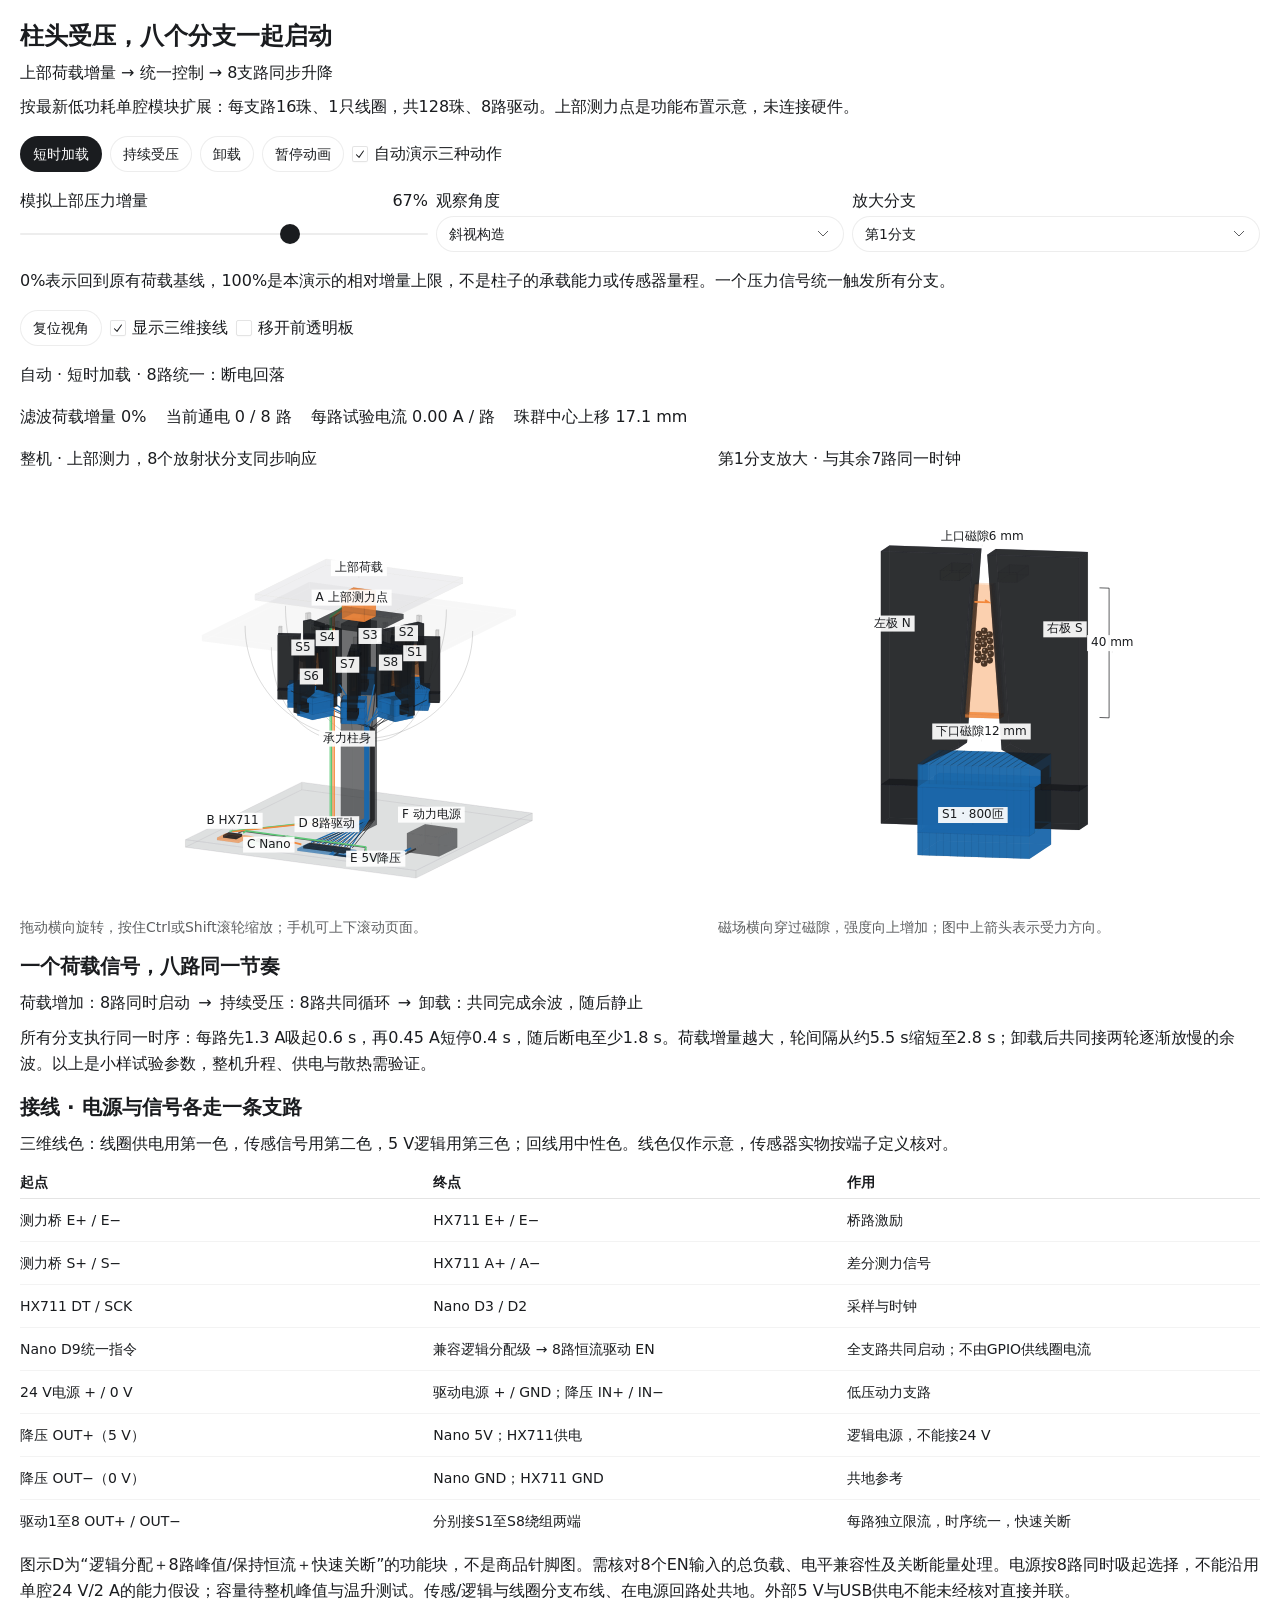
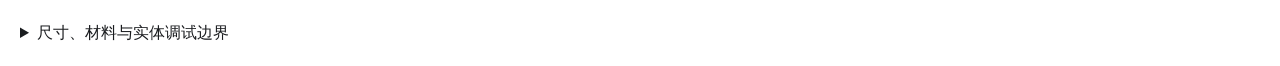
==== commit 7929bc3c: "Trigger all eight branches from the upper capital load signal" ====
--- a/press-interaction.html
+++ b/press-interaction.html
@@ -3,7 +3,7 @@
 <head>
 <meta charset="utf-8">
 <meta name="viewport" content="width=device-width,initial-scale=1">
-<title>按压交互 · 单腔铁珠升降小样</title>
+<title>上部受压 · 八分支统一启动</title>
 <style>
 
 :root {
@@ -1542,21 +1542,23 @@
 @media(max-width:400px){#press-prototype .press-heading{padding-right:0;}#press-prototype canvas{height:330px;}}
 </style>
 <header class="press-heading">
-<h1>按下，让铁珠上涌</h1>
-<p>单腔16珠 · 一个线圈 · 按压交互小样</p>
-<p class="text-small text-muted">模拟输入，未连接硬件。几何与接线用于构造讨论；运动幅度和时间尚未经过实体验证。</p>
+<h1>柱头受压，八个分支一起启动</h1>
+<p>上部荷载增量 → 统一控制 → 8支路同步升降</p>
+<p>按最新低功耗单腔模块扩展：每支路16珠、1只线圈，共128珠、8路驱动。上部测力点是功能布置示意，未连接硬件。</p>
 </header>
 <div class="viz-controls" aria-label="按压演示">
-<button type="button" class="btn btn-primary" id="press-tap">轻按一次</button>
-<button type="button" class="btn" id="press-hold" aria-pressed="false">持续按压</button>
-<button type="button" class="btn" id="press-release">松手</button>
+<button type="button" class="btn btn-primary" id="press-tap">短时加载</button>
+<button type="button" class="btn" id="press-hold" aria-pressed="false">持续受压</button>
+<button type="button" class="btn" id="press-release">卸载</button>
 <button type="button" class="btn" id="press-play">暂停动画</button>
 <label class="form-check"><input id="press-auto" type="checkbox" class="form-check-input" checked><span class="form-check-label">自动演示三种动作</span></label>
 </div>
 <div class="viz-controls">
-<label class="form-label" for="press-force">模拟按压力 <output id="press-force-value" class="tabular-nums">10.0 N</output><input type="range" class="form-range" id="press-force" min="0" max="15" step="0.5" value="10"></label>
+<label class="form-label" for="press-force">模拟上部压力增量 <output id="press-force-value" class="tabular-nums">67%</output><input type="range" class="form-range" id="press-force" min="0" max="100" step="1" value="67" aria-describedby="press-baseline"></label>
 <label class="form-label" for="press-view">观察角度<select class="form-select" id="press-view"><option value="perspective">斜视构造</option><option value="front">正视磁路</option><option value="top">俯视接线</option></select></label>
+<label class="form-label" for="press-selected">放大分支<select class="form-select" id="press-selected"><option value="0">第1分支</option><option value="1">第2分支</option><option value="2">第3分支</option><option value="3">第4分支</option><option value="4">第5分支</option><option value="5">第6分支</option><option value="6">第7分支</option><option value="7">第8分支</option></select></label>
 </div>
+<p id="press-baseline">0%表示回到原有荷载基线，100%是本演示的相对增量上限，不是柱子的承载能力或传感器量程。一个压力信号统一触发所有分支。</p>
 <div class="viz-controls">
 <button type="button" class="btn" id="press-fit">复位视角</button>
 <label class="form-check"><input type="checkbox" id="press-wires" class="form-check-input" checked><span class="form-check-label">显示三维接线</span></label>
@@ -1564,18 +1566,19 @@
 </div>
 <p id="press-status" class="press-status" aria-live="polite">正在准备三维示意…</p>
 <div class="press-readout tabular-nums">
-<span>滤波压力 <output id="press-pressure">0.0 N</output></span>
-<span>电流设定 <output id="press-current">0.00 A</output></span>
+<span>滤波荷载增量 <output id="press-pressure">0%</output></span>
+<span>当前通电 <output id="press-active">0 / 8 路</output></span>
+<span>每路试验电流 <output id="press-current">0.00 A / 路</output></span>
 <span>珠群中心上移 <output id="press-rise">0.0 mm</output></span>
 </div>
 <div class="press-views">
-<figure><figcaption>整机布置 · 按压面与磁组件分别支承</figcaption><canvas id="press-whole" role="img" aria-label="可旋转的三维台架：左侧按压面下为测力传感器，后方为磁轭和线圈，前方为HX711、Nano、恒流驱动和降压模块。">三维台架示意需要启用JavaScript；下方表格包含全部接线信息。</canvas><p class="text-small text-muted">拖动横向旋转，按住Ctrl或Shift滚轮缩放；手机可上下滚动页面。</p></figure>
-<figure><figcaption>磁组件近看 · 工作段40 mm</figcaption><canvas id="press-detail" role="img" aria-label="窄梯形透明薄腔内16颗铁珠；左右极靴上窄下宽，单线圈绕在下回磁横梁。通电向上聚集，断电重力回落。">左右极面下口12毫米、上口6毫米；透明腔净深2.6毫米，铁珠直径2毫米。</canvas><p class="text-small text-muted">磁场横向穿过磁隙，强度向上增加；图中上箭头表示受力方向。</p></figure>
+<figure><figcaption>整机 · 上部测力，8个放射状分支同步响应</figcaption><canvas id="press-whole" role="img" aria-label="三维柱头上方加载板通过测力点传至承力柱身，下方悬挂8个放射状磁组件；同一控制器驱动8路，铁珠同时吸起和回落。">上部加载点、测力桥、采样器、控制器、八路驱动和八个磁组件的三维位置与接线。</canvas><p class="text-small text-muted">拖动横向旋转，按住Ctrl或Shift滚轮缩放；手机可上下滚动页面。</p></figure>
+<figure><figcaption id="press-detail-caption">第1分支放大 · 与其余7路同一时钟</figcaption><canvas id="press-detail" role="img" aria-label="所选分支的透明薄腔：16颗铁珠随全局信号通电上涌、断电回落；其余七路在同一时刻执行相同指令。">左右极面下口12毫米、上口6毫米；工作段40毫米、净深2.6毫米，铁珠直径2毫米。</canvas><p class="text-small text-muted">磁场横向穿过磁隙，强度向上增加；图中上箭头表示受力方向。</p></figure>
 </div>
 <section class="press-section" aria-labelledby="press-behavior-title">
-<h2 id="press-behavior-title">三个动作，一条控制规则</h2>
-<div class="press-flow"><span>轻按：吸起一轮</span><span aria-hidden="true">→</span><span>持续：重复升降</span><span aria-hidden="true">→</span><span>松手：两轮间歇余波，随后静止</span></div>
-<p>每轮先1.3 A吸起0.6 s，再0.45 A短停0.4 s，随后断电至少1.8 s。持续按压越重，轮间隔从约5.5 s缩短至2.8 s；松手余波间隔逐渐拉长。实体先用4 s以上周期调试，验证可靠回落后再尝试2.8 s。</p>
+<h2 id="press-behavior-title">一个荷载信号，八路同一节奏</h2>
+<div class="press-flow"><span>荷载增加：8路同时启动</span><span aria-hidden="true">→</span><span>持续受压：8路共同循环</span><span aria-hidden="true">→</span><span>卸载：共同完成余波，随后静止</span></div>
+<p>所有分支执行同一时序：每路先1.3 A吸起0.6 s，再0.45 A短停0.4 s，随后断电至少1.8 s。荷载增量越大，轮间隔从约5.5 s缩短至2.8 s；卸载后共同接两轮逐渐放慢的余波。以上是小样试验参数，整机升程、供电与散热需验证。</p>
 </section>
 <section class="press-section" aria-labelledby="press-wiring-title">
 <h2 id="press-wiring-title">接线 · 电源与信号各走一条支路</h2>
@@ -1584,27 +1587,28 @@
 <tr><td>测力桥 E+ / E−</td><td>HX711 E+ / E−</td><td>桥路激励</td></tr>
 <tr><td>测力桥 S+ / S−</td><td>HX711 A+ / A−</td><td>差分测力信号</td></tr>
 <tr><td>HX711 DT / SCK</td><td>Nano D3 / D2</td><td>采样与时钟</td></tr>
-<tr><td>Nano D9</td><td>恒流驱动 EN</td><td>吸起/短停/关断触发</td></tr>
+<tr><td>Nano D9统一指令</td><td>兼容逻辑分配级 → 8路恒流驱动 EN</td><td>全支路共同启动；不由GPIO供线圈电流</td></tr>
 <tr><td>24 V电源 + / 0 V</td><td>驱动电源 + / GND；降压 IN+ / IN−</td><td>低压动力支路</td></tr>
 <tr><td>降压 OUT+（5 V）</td><td>Nano 5V；HX711供电</td><td>逻辑电源，不能接24 V</td></tr>
 <tr><td>降压 OUT−（0 V）</td><td>Nano GND；HX711 GND</td><td>共地参考</td></tr>
-<tr><td>驱动 OUT+ / OUT−</td><td>绕组两端</td><td>1.3 / 0.45 A恒流，快速关断</td></tr>
+<tr><td>驱动1至8 OUT+ / OUT−</td><td>分别接S1至S8绕组两端</td><td>每路独立限流，时序统一，快速关断</td></tr>
 </tbody></table>
-<p>图示驱动器是“峰值/保持恒流＋快速关断”的功能块，不是已选定商品的针脚图。需核对EN的5 V兼容性及关断能量处理；普通恒压MOS模块不能直接替代。传感/逻辑与线圈分支布线、在电源回路处共地。外部5 V与USB供电不能未经核对直接并联。</p>
+<p>图示D为“逻辑分配＋8路峰值/保持恒流＋快速关断”的功能块，不是商品针脚图。需核对8个EN输入的总负载、电平兼容性及关断能量处理。电源按8路同时吸起选择，不能沿用单腔24 V/2 A的能力假设；容量待整机峰值与温升测试。传感/逻辑与线圈分支布线、在电源回路处共地。外部5 V与USB供电不能未经核对直接并联。</p>
 </section>
 <details><summary>尺寸、材料与实体调试边界</summary>
 <table class="table table-sm"><thead><tr><th scope="col">部件</th><th scope="col">数量与参考尺寸</th></tr></thead><tbody>
-<tr><td>单腔与铁珠</td><td>1腔；高40、净深2.6、下/上净宽11/5 mm；透明前后板各1 mm；Ø2 mm珠16颗</td></tr>
-<tr><td>磁极/回磁横梁</td><td>2块收口软磁极靴＋1根62×12×12 mm横梁；上方不加钢桥</td></tr>
-<tr><td>唯一线圈</td><td>800匝，铜径0.45 mm，约75 m备料；轴向35、外截面约28×30 mm；冷阻估7.75 Ω</td></tr>
-<tr><td>独立按压面</td><td>约46×45 mm面板＋5 kg四线全桥测力元件1个＋机械过载限位</td></tr>
+<tr><td>8腔与铁珠</td><td>每腔高40、净深2.6、下/上净宽11/5 mm；透明前后板各1 mm；Ø2 mm珠16颗，共128颗</td></tr>
+<tr><td>每支路磁组件</td><td>2块收口软磁极靴＋1根62×12×12 mm横梁，共8套；上方不加钢桥</td></tr>
+<tr><td>每支路线圈</td><td>各800匝，共8只；铜径0.45 mm，轴向35、外截面约28×30 mm；每只冷阻估7.75 Ω</td></tr>
+<tr><td>上部测力点</td><td>位于上部加载板与柱头承力构件的传力连接处；图示为示意占位，量程与连接由实际模型/结构荷载确定</td></tr>
 <tr><td>采样与控制</td><td>HX711 1块；经典5 V Arduino Nano 1块，约45×18 mm</td></tr>
-<tr><td>驱动与电源</td><td>峰值/保持恒流驱动1路；24→5 V降压1块；24 V/2 A低压电源1台</td></tr>
-<tr><td>台架与夹具</td><td>约270×190 mm非磁底板，独立支承、非磁夹具、0.5 mm侧衬、可换R126浅弧底片</td></tr>
+<tr><td>驱动与电源</td><td>峰值/保持恒流驱动8路＋逻辑分配；24→5 V降压1块；动力电源容量按整机实测选定</td></tr>
+<tr><td>总体示意尺寸</td><td>底板330×320 mm，分支中心R72、间隔45°；外包络参考R145。整体尺寸只作布置，不是承重节点加工图</td></tr>
 </tbody></table>
-<p>按压力是独立面板的局部接触力，不代表真实柱子的结构内力。5 kg是测力元件量程，本演示只用0–15 N。装配、标定、去皮及过载限位仍需落实；压力面变形在图中夸大，实际应很小。HX711靠近测力桥，远离线圈，桥线短且成对布线。</p>
-<p>动画以孤立球的磁场梯度近似＋二维碰撞展示可能的运动方向，采用假定场系数0.7及放慢的动力学时间。未求解真实磁路、珠间磁作用、粘壁、摩擦和剩磁；画面上移量与2.8 s节奏不能用作实体性能保证。先单珠，再5颗，再16颗，确认通电上移、断电无需摇动可回落，再加入交互。</p>
-<p>控制示例：滤波80 ms，触发高于1.2 N约100 ms，释放低于0.5 N约150 ms；阈值需要按实际噪声标定。软件限定电流与最短断电间隔；实体还应有独立限流及过温关断。24 V/2 A是电源能力，并非持续48 W消耗。</p>
+<p>上部荷载先由承力构件传到柱身，磁组件悬挂于其下。测力点示意的是这一上部传力位置：台架模型可用相应量程的压式测力元件；真实建筑需要与结构工程师确定传感与承载节点，不能把小称重片直接当承重连接。画面变形被夸大以显示加载。</p>
+<p>本演示先把原有稳定荷载记为基线F₀，以ΔF=F−F₀触发。持续增载会维持共同循环，卸载回基线后收尾；需要重新设定基线时由操作员在稳定状态校准，不能在持续受压期间不断自动归零。</p>
+<p>动画沿用单腔孤立球梯度力＋二维碰撞近似，场系数假定0.7，动力学时间放慢；8个分支复制同一轨迹，专门展示统一触发。真实分支会有差异；图中升程、同步程度和2.8 s节奏均非实测。先验证一个分支，再逐步增加，不将单腔效果直接承诺为整机效果。</p>
+<p>控制示例：滤波80 ms，荷载增量高于相对刻度8%约100 ms时启动，低于约3.3%约150 ms时释放。刻度只供演示，实体阈值按噪声、基线漂移和实际荷载标定；各路需独立限流、过温关断。统一启动是8路共用触发时刻，不能靠把8只绕组直接并在一个未定额驱动上实现。</p>
 <p class="text-small">接口依据：<a href="https://docs.arduino.cc/hardware/nano/">Arduino Nano</a>、<a href="https://github.com/sparkfun/HX711-Load-Cell-Amplifier">SparkFun HX711</a>；驱动原理：<a href="https://www.ti.com/product/DRV110">TI峰值/保持</a>、<a href="https://www.ti.com/lit/an/slvae59a/slvae59a.pdf">TI关断电流衰减</a>。</p>
 </details>
 <noscript><p>请启用JavaScript查看动画。上方接线、尺寸和控制规则仍可阅读。</p></noscript>
@@ -1713,7 +1717,7 @@
  const clamp = (x,a,b) => Math.max(a,Math.min(b,x));
  let world = PressPrototype.create(), last = 0, accumulator = 0, autoWas = -1;
  const reduced = window.matchMedia('(prefers-reduced-motion: reduce)');
- const state = { playing: !reduced.matches, auto: true, force: 10, wires: true, open: false, view: 'perspective', cameras: [{yaw:-.48,elev:.39,zoom:1},{yaw:-.22,elev:.15,zoom:1}] };
+ const state = { playing: !reduced.matches, auto: true, force: 10, selected: 0, wires: true, open: false, view: 'perspective', cameras: [{yaw:-.48,elev:.26,zoom:1},{yaw:-.22,elev:.15,zoom:1}] };
  let palette, lastStatus = '', disposed = false;
  const canvases = [by('whole'),by('detail')], contexts = canvases.map(c=>c.getContext('2d'));
  if(contexts.some(c=>!c)) { by('status').textContent='当前浏览器无法创建画布；请换用支持Canvas的浏览器。下方接线表仍可阅读。'; return; }
@@ -1721,21 +1725,22 @@
  const probe=document.createElement('span');probe.hidden=true;root.appendChild(probe);
  function token(name){probe.style.color='var('+name+')';const value=getComputedStyle(probe).color;return value;}
  function theme(){palette={bg:token('--background'),fg:token('--foreground'),muted:token('--muted-foreground'),border:token('--border'),surface:token('--muted'),coil:token('--viz-series-1'),signal:token('--viz-series-2'),logic:token('--viz-series-3')};}
- function saved(value){const s=value?.privateContent;if(s?.kind!=='press-demo-v1')return;
+ function saved(value){const s=value?.privateContent;if(s?.kind!=='capital-global-pressure-v1')return;
    if(Number.isFinite(s.force))state.force=clamp(s.force,0,15);
    for(const k of ['wires','open'])if(typeof s[k]==='boolean')state[k]=s[k];
    if(['perspective','front','top'].includes(s.view))setView(s.view);
+   if(Number.isInteger(s.selected))state.selected=clamp(s.selected,0,7);
  }
- function persist(){const s={kind:'press-demo-v1',force:state.force,wires:state.wires,open:state.open,view:state.view};
-   try{window.openai?.setWidgetState({modelContent:{prototype:'单腔16珠按压交互',pressure_N:state.force},privateContent:s})?.catch(()=>{});localStorage.setItem('press-demo-v1',JSON.stringify({privateContent:s}));}catch(_){}
+ function persist(){const s={kind:'capital-global-pressure-v1',force:state.force,selected:state.selected,wires:state.wires,open:state.open,view:state.view};
+   try{window.openai?.setWidgetState({modelContent:{prototype:'上部受压统一触发8个分支',pressureIncrement_percent:state.force/15*100,branches:8,beads:128},privateContent:s})?.catch(()=>{});localStorage.setItem('capital-global-pressure-v1',JSON.stringify({privateContent:s}));}catch(_){}
  }
- function setView(view){state.view=view;state.cameras=[0,1].map(i=>view==='front'?{yaw:0,elev:0,zoom:1}:view==='top'?{yaw:0,elev:1.44,zoom:1}:{yaw:i===0?-.48:-.22,elev:i===0?.39:.15,zoom:1});}
- function sync(){by('force').value=state.force;by('force-value').textContent=state.force.toFixed(1)+' N';by('wires').checked=state.wires;by('open').checked=state.open;by('view').value=state.view;by('auto').checked=state.auto;by('play').textContent=state.playing?'暂停动画':'播放动画';by('hold').setAttribute('aria-pressed',String(!state.auto&&world.state.raw>0&&world.state.tapUntil<0));}
- try{saved(window.openai?.widgetState||JSON.parse(localStorage.getItem('press-demo-v1')||'null'));}catch(_){}
+ function setView(view){state.view=view;state.cameras=[0,1].map(i=>view==='front'?{yaw:0,elev:0,zoom:1}:view==='top'?{yaw:0,elev:1.44,zoom:1}:{yaw:i===0?-.48:-.22,elev:i===0?.26:.15,zoom:1});}
+ function sync(){by('force').value=Math.round(state.force/15*100);by('force-value').textContent=(state.force/15*100).toFixed(0)+'%';by('selected').value=state.selected;by('wires').checked=state.wires;by('open').checked=state.open;by('view').value=state.view;by('auto').checked=state.auto;by('play').textContent=state.playing?'暂停动画':'播放动画';by('hold').setAttribute('aria-pressed',String(!state.auto&&world.state.raw>0&&world.state.tapUntil<0));by('detail-caption').textContent='第'+(state.selected+1)+'分支放大 · 与其余7路同一时钟';}
+ try{saved(window.openai?.widgetState||JSON.parse(localStorage.getItem('capital-global-pressure-v1')||'null'));}catch(_){}
  window.addEventListener('openai:set_globals',e=>{saved(e.detail?.globals?.widgetState);sync();render();});
- const assembly=p=>[55+p[0],20+p[1],135+p[2]], identity=p=>p;
+ const branchTransform=i=>p=>{const angle=(i+.5)*Math.PI/4,r=72+p[0];return [r*Math.cos(angle)-p[1]*Math.sin(angle),r*Math.sin(angle)+p[1]*Math.cos(angle),210+p[2]];},identity=p=>p;
  function scene(detail){
-  const cmds=[], labels=[], T=detail?identity:assembly;
+  const cmds=[], labels=[];let T=identity;
   function polygon(pts,fill,alpha=1,stroke=true){cmds.push({type:'poly',pts,fill,alpha,stroke});}
   function path(pts,color,width=1.3,alpha=1){cmds.push({type:'line',pts,color,width,alpha});}
   function box(x0,y0,z0,x1,y1,z1,color,alpha=1,transform=identity){
@@ -1746,12 +1751,14 @@
    polygon(points.map(p=>T([p[0],y0,p[1]])),color,alpha);polygon(points.map(p=>T([p[0],y1,p[1]])),color,alpha);
    for(let i=0;i<points.length;i++){const p=points[i],q=points[(i+1)%points.length];polygon([T([p[0],y0,p[1]]),T([q[0],y0,q[1]]),T([q[0],y1,q[1]]),T([p[0],y1,p[1]])],color,alpha);}
   }
-  const iron=palette.fg;
+  const energized=world.state.current>0;
+  function magneticModule(branch){
+  T=detail?identity:branchTransform(branch);
+  const first=cmds.length,iron=palette.fg;
   const left=[[-31,50],[-2.25,50],[-6.75,-10],[-19,-16],[-19,-22],[-31,-22]];
   extrude(left,-6,6,iron,.7);extrude(left.map(p=>[-p[0],p[1]]).reverse(),-6,6,iron,.7);
   box(-31,-6,-34,31,6,-22,iron,.75,T);
   // One rectangular winding on the horizontal return bar. Its axis is X.
-  const energized=world.state.current>0;
   box(-17.5,-15,-42,17.5,15,-35,palette.coil,.8,T);
   box(-17.5,-15,-21,17.5,15,-14,palette.coil,.8,T);
   box(-17.5,-15,-35,17.5,-8,-21,palette.coil,.9,T);
@@ -1760,62 +1767,67 @@
   if(energized)path([T([-16,-16,-28]),T([16,-16,-28])],palette.coil,3);
   // Clear chamber including its side lining; the front sheet can be moved away.
   extrude([[-5.5,0],[5.5,0],[2.5,40],[-2.5,40]],1.3,2.3,palette.signal,.13);
-  const front=state.open?-20:-2.3;
+  const front=state.open&&detail?-20:-2.3;
   extrude([[-5.5,0],[5.5,0],[2.5,40],[-2.5,40]],front,front+1,palette.signal,.11);
   for(const s of [-1,1])extrude([[s*6,0],[s*5.5,0],[s*2.5,40],[s*3,40]],-2.3,2.3,palette.surface,.85);
   box(-5.5,-2.3,-1,5.5,2.3,0,palette.signal,.65,T);
   // Plastic upper clips are separate; no steel bridge shorts the N/S gap.
   for(const x of [-9,9])box(x-3,-8,42,x+3,8,45,palette.surface,.8,T);
   for(const p of world.state.beads)cmds.push({type:'sphere',pts:[T([p.x,-.15,p.z])],radius:1,fill:palette.fg});
+  for(let i=first;i<cmds.length;i++){cmds[i].branch=branch;cmds[i].current=world.state.current;}
+  if(!detail){
+   const frame=[];for(let i=0;i<=30;i++){const a=i*Math.PI/60;frame.push([145*Math.sin(a)*Math.cos((branch+.5)*Math.PI/4),145*Math.sin(a)*Math.sin((branch+.5)*Math.PI/4),270-145*Math.cos(a)]);}path(frame,palette.muted,.8,.28);
+   for(const x of [-28,28])box(x-2,-3,50,x+2,3,60,palette.surface,.8,T);
+   labels.push({p:T([0,-8,18]),text:'S'+(branch+1)});
+  }
+  }
   if(detail){
-   labels.push({p:[-27,-8,25],text:'左极 N'},{p:[27,-8,25],text:'右极 S'},{p:[0,-16,-32],text:'唯一线圈 · 800匝'});
+   magneticModule(state.selected);
+   labels.push({p:[-27,-8,25],text:'左极 N'},{p:[27,-8,25],text:'右极 S'},{p:[0,-16,-32],text:'S'+(state.selected+1)+' · 800匝'});
    // Horizontal magnetic field arrow and upward gradient-force arrow, deliberately distinct.
    path([[-2.2,-4,35],[2.2,-4,35],[1.1,-4,35.7]],palette.signal,1.8);
    if(energized){path([[0,-5,15],[0,-5,26],[-1.1,-5,24]],palette.coil,2.5);path([[0,-5,26],[1.1,-5,24]],palette.coil,2.5);}
    path([[36,0,0],[39,0,0],[39,0,40],[36,0,40]],palette.muted,1);
    labels.push({p:[40,0,20],text:'40 mm',align:'left'},{p:[0,-3,52],text:'上口磁隙6 mm'},{p:[0,-4,-8],text:'下口磁隙12 mm'});
   }else{
-   box(-135,-95,0,135,95,10,palette.surface,.72);
-   box(15,-4,10,96,44,82,palette.surface,.5);
-   box(15,-4,82,96,44,88,palette.fg,.25);
-   for(const x of [-28,28])box(x-5,-7,-47,x+5,7,-34,palette.surface,.9,assembly);
-   // Independent fixed and free ends of the load cell; the stop is under the pressure pad.
-   box(-106,14,10,-91,30,19,palette.fg,.45);
-   box(-104,15,19,-46,29,28,palette.fg,.65);
-   const depression=clamp(world.state.filtered/15,0,1)*1.5;
-   box(-56,14,28-depression,-46,30,39-depression,palette.surface,.9);
-   box(-76,0,39-depression,-30,45,43-depression,palette.signal,.6);
-   box(-50,10,10,-42,22,35,palette.fg,.3);
-   labels.push({p:[-78,20,29],text:'A 测力桥'},{p:[-52,20,49],text:'按压面'});
-   if(world.state.raw>0){path([[-54,20,72],[-54,20,49],[-58,20,54]],palette.signal,2.5);path([[-54,20,49],[-50,20,54]],palette.signal,2.5);}
-   const boards=[[-115,-66,-84,-40,'B HX711',palette.signal],[-58,-76,-13,-58,'C Nano',palette.logic],[20,-80,60,-52,'D 恒流驱动',palette.coil],[78,-70,108,-50,'E 5V降压',palette.logic]];
+   box(-165,-160,0,165,160,10,palette.surface,.72);
+   box(-17,-17,10,17,17,278,palette.fg,.38);
+   box(-148,-148,270,148,148,278,palette.surface,.16);
+   // The pressure signal is collected ABOVE the capital, not from a separate hand pad.
+   const depression=clamp(world.state.filtered/15,0,1)*.9;
+   box(-42,-42,278,42,42,284,palette.fg,.5);
+   box(-16,-16,284,16,16,318-depression,palette.signal,.7);
+   box(-98,-98,318-depression,98,98,326-depression,palette.surface,.3);
+   labels.push({p:[0,-20,302],text:'A 上部测力点'},{p:[0,0,336],text:'上部荷载'},{p:[-17,0,110],text:'承力柱身'});
+   if(world.state.raw>0)for(const x of [-54,0,54]){path([[x,0,361],[x,0,332],[x-4,0,338]],palette.signal,2.5);path([[x,0,332],[x+4,0,338]],palette.signal,2.5);}
+   for(let i=0;i<8;i++)magneticModule(i);
+   const boards=[[-125,-150,-94,-124,'B HX711',palette.signal],[-78,-150,-33,-132,'C Nano',palette.logic],[-10,-150,60,-122,'D 8路驱动',palette.coil],[82,-150,112,-130,'E 5V降压',palette.logic]];
    for(const [x0,y0,x1,y1,text,col]of boards){box(x0,y0,12,x1,y1,15,col,.4);box(x0+6,y0+5,15,x1-6,y1-5,18,palette.fg,.65);labels.push({p:[(x0+x1)/2,(y0+y1)/2,23],text});}
-   box(110,40,10,160,85,35,palette.fg,.35);labels.push({p:[135,62,43],text:'F 24V电源'},{p:assembly([0,-17,-28]),text:'G 单线圈'});
+   box(113,-85,10,159,-35,35,palette.fg,.35);labels.push({p:[135,-60,43],text:'F 动力电源'});
    if(state.wires){
     const wire=(pts,col,width=1.7)=>path(pts,col,width);
-    // Four separate bridge nets to the nearby HX711.
-    for(let k=0;k<4;k++)wire([[-95+k*2,15,24],[-112+k*2,5,18],[-112+k*2,-39,18]],k<2?palette.logic:palette.signal,1.1);
+    // Four bridge wires run down a separate sensor conduit, away from winding leads.
+    for(let k=0;k<4;k++)wire([[-14+k*2,-17,301],[-25+k*2,-31,290],[-25+k*2,-31,22],[-121+k*2,-124,18]],k<2?palette.logic:palette.signal,1.1);
     // HX711 DT/SCK to Nano D3/D2; +5V and common return shown separately.
-    for(let k=0;k<2;k++)wire([[-85,-49-k*3,17],[-72,-49-k*3,18],[-58,-62-k*3,18]],palette.signal,1.35);
-    wire([[-13,-65,17],[3,-65,19],[20,-65,18]],palette.signal,1.8);
+    for(let k=0;k<2;k++)wire([[-94,-135-k*3,17],[-87,-135-k*3,18],[-78,-138-k*3,18]],palette.signal,1.35);
+    wire([[-33,-139,17],[-20,-139,19],[-10,-139,18]],palette.signal,1.8);
     // DC supply to driver and buck, with return legs (not a floating circuit).
-    wire([[117,44,16],[117,-85,16],[42,-85,16],[42,-80,17]],palette.coil,2);
-    wire([[124,44,16],[124,-89,16],[49,-89,16],[49,-80,17]],palette.muted,1.7);
-    wire([[117,-56,16],[108,-56,17]],palette.coil,1.6);wire([[124,-64,16],[108,-64,17]],palette.muted,1.6);
+    wire([[119,-85,16],[119,-157,16],[42,-157,16],[42,-150,17]],palette.coil,2);
+    wire([[126,-85,16],[126,-159,16],[49,-159,16],[49,-150,17]],palette.muted,1.7);
+    wire([[119,-137,16],[112,-137,17]],palette.coil,1.6);wire([[126,-144,16],[112,-144,17]],palette.muted,1.6);
     // Buck 5V logic branch and star-referenced ground to both boards.
-    wire([[78,-56,17],[70,-43,19],[-18,-43,19],[-18,-58,18]],palette.logic,1.5);
-    wire([[-18,-43,19],[-89,-43,19],[-89,-40,18]],palette.logic,1.5);
-    wire([[78,-64,17],[68,-38,17],[-24,-38,17],[-24,-58,17]],palette.muted,1.3);
-    wire([[-24,-38,17],[-96,-38,17],[-96,-40,17]],palette.muted,1.3);
-    // Paired coil wires routed up the side of the display stand.
-    wire([[28,-52,17],[14,-24,20],[14,-15,105],assembly([-16,-15,-28])],palette.coil,2);
-    wire([[34,-52,17],[19,-24,20],[19,-19,110],assembly([16,-15,-28])],palette.muted,1.7);
+    wire([[82,-137,17],[70,-116,19],[-42,-116,19],[-42,-132,18]],palette.logic,1.5);
+    wire([[-42,-116,19],[-101,-116,19],[-101,-124,18]],palette.logic,1.5);
+    wire([[82,-144,17],[68,-112,17],[-49,-112,17],[-49,-132,17]],palette.muted,1.3);
+    wire([[-49,-112,17],[-108,-112,17],[-108,-124,17]],palette.muted,1.3);
+    // One common command, eight independent current-regulated outputs (not one GPIO powering coils).
+    for(let i=0;i<8;i++){const tr=branchTransform(i);wire([[-5+i*8,-122,17],[21+i*.8,-24,28],[21+i*.8,-24,151],tr([-16,-15,-28])],palette.coil,1.25);wire([[-2+i*8,-122,17],[29+i*.8,-24,28],[29+i*.8,-24,148],tr([16,-15,-28])],palette.muted,1);}
    }
   }
   return {cmds,labels};
  }
  function projection(index){
-  const c=state.cameras[index],{w,h}=sizes[index],bounds=index===0?[[-142,170],[-100,100],[-2,202]]:[[-45,50],[-27,18],[-46,59]];
+  const c=state.cameras[index],{w,h}=sizes[index],bounds=index===0?[[-170,170],[-165,165],[-2,367]]:[[-45,50],[-27,18],[-46,59]];
   const cy=Math.cos(c.yaw),sy=Math.sin(c.yaw),ce=Math.cos(c.elev),se=Math.sin(c.elev);
   function rotate(p){const u=p[0]*cy-p[1]*sy,r=p[0]*sy+p[1]*cy;return {x:u,y:p[2]*ce+r*se,d:-r*ce+p[2]*se};}
   const corners=[];for(const x of bounds[0])for(const y of bounds[1])for(const z of bounds[2])corners.push(rotate([x,y,z]));
@@ -1845,15 +1857,17 @@
   }
  }
  function resize(){canvases.forEach((c,i)=>{const r=c.getBoundingClientRect(),w=Math.max(100,r.width),h=Math.max(100,r.height),dpr=Math.min(window.devicePixelRatio||1,2);sizes[i]={w,h};c.width=Math.round(w*dpr);c.height=Math.round(h*dpr);contexts[i].setTransform(dpr,0,0,dpr,0,0);});render();}
- function statusText(){const s=world.stats(),intro=state.auto?(s.time%24<5.5?'自动 · 轻按一次':s.time%24<13?'自动 · 持续按压':'自动 · 松手余波'):'手动';return (!state.playing?'已暂停 · ':'')+intro+' · '+s.phase+(s.tails?' · 待续余波'+s.tails+'轮':'')+(s.pressed?' · 轮间隔约'+s.period.toFixed(1)+' s':'');}
- function render(){if(!palette||!sizes[0].w)return;paint(0);paint(1);const s=world.stats();by('pressure').textContent=s.filtered.toFixed(1)+' N';by('current').textContent=s.current.toFixed(2)+' A';by('rise').textContent=s.rise.toFixed(1)+' mm';const text=statusText();if(text!==lastStatus){by('status').textContent=text;lastStatus=text;}}
+ function statusText(){const s=world.stats(),intro=state.auto?(s.time%24<5.5?'自动 · 短时加载':s.time%24<13?'自动 · 持续受压':'自动 · 卸载收尾'):'手动加载';return (!state.playing?'已暂停 · ':'')+intro+' · 8路统一：'+s.phase+(s.tails?' · 待续余波'+s.tails+'轮':'')+(s.pressed?' · 轮间隔约'+s.period.toFixed(1)+' s':'');}
+ function branchSignals(){return Array.from({length:8},(_,id)=>({id,current:world.state.current,phase:world.state.phase}));}
+ function render(){if(!palette||!sizes[0].w)return;paint(0);paint(1);const s=world.stats();by('pressure').textContent=(s.filtered/15*100).toFixed(0)+'%';by('current').textContent=s.current.toFixed(2)+' A / 路';by('active').textContent=(s.current>0?'8':'0')+' / 8 路';by('rise').textContent=s.rise.toFixed(1)+' mm';const text=statusText();if(text!==lastStatus){by('status').textContent=text;lastStatus=text;}}
  function automatic(){if(!state.auto)return;const t=world.state.time%24;const value=t>=.7&&t<1.1?4:t>=5.5&&t<13?10:0;if(value!==autoWas){world.hold(value);autoWas=value;}}
  function advance(seconds){let left=seconds;while(left>1e-8){const dt=Math.min(1/120,left);automatic();world.advance(dt);left-=dt;}render();}
  function manual(){state.auto=false;by('auto').checked=false;autoWas=-1;}
  by('tap').addEventListener('click',()=>{manual();world.tap();by('hold').setAttribute('aria-pressed','false');sync();render();});
  by('hold').addEventListener('click',()=>{manual();world.hold(state.force||10);if(!state.force)state.force=10;sync();render();});
  by('release').addEventListener('click',()=>{manual();world.release();sync();render();});
- by('force').addEventListener('input',()=>{manual();state.force=Number(by('force').value);world.hold(state.force);sync();persist();render();});
+ by('force').addEventListener('input',()=>{manual();state.force=Number(by('force').value)/100*15;world.hold(state.force);sync();persist();render();});
+ by('selected').addEventListener('change',()=>{state.selected=Number(by('selected').value);sync();persist();render();});
  by('auto').addEventListener('change',()=>{state.auto=by('auto').checked;world.release();autoWas=-1;sync();render();});
  by('play').addEventListener('click',()=>{state.playing=!state.playing;last=0;sync();render();});
  by('fit').addEventListener('click',()=>{setView(state.view);sync();persist();render();});
@@ -1874,7 +1888,7 @@
  window.addEventListener('pagehide',()=>{disposed=true;observer.disconnect();themes.disconnect();});
  function frame(t){if(disposed)return;if(state.playing&&last){accumulator+=Math.min(.08,(t-last)/1000);while(accumulator>=1/60){advance(1/60);accumulator-=1/60;}}last=t;requestAnimationFrame(frame);}
  theme();sync();resize();requestAnimationFrame(frame);
- window.__pressPrototype={state,world,advance,render,scene,sizes,labelBounds,drag,reset(){world=PressPrototype.create();this.world=world;autoWas=-1;render();},setView};
+ window.__pressPrototype={state,world,advance,render,scene,sizes,labelBounds,drag,branchSignals,branchTransform,reset(){world=PressPrototype.create();this.world=world;autoWas=-1;render();},setView};
 })();
 
 </script>
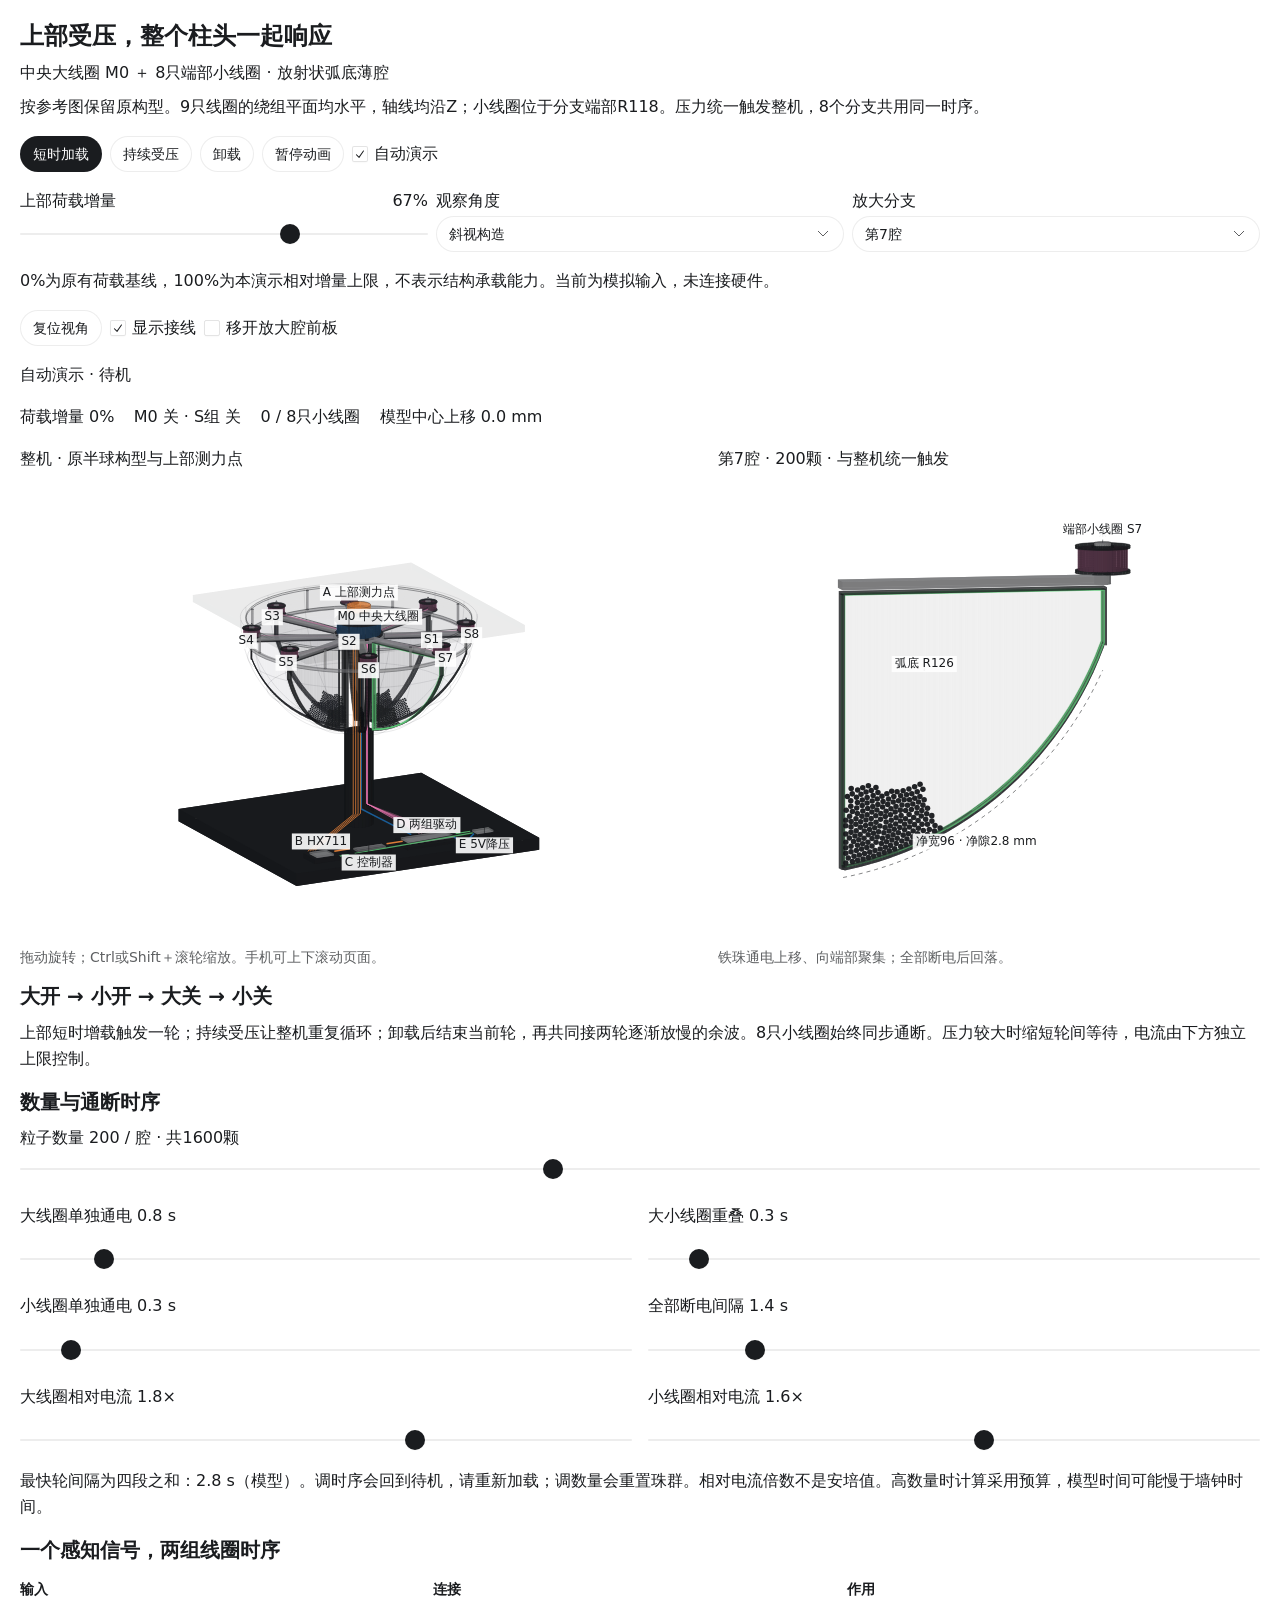
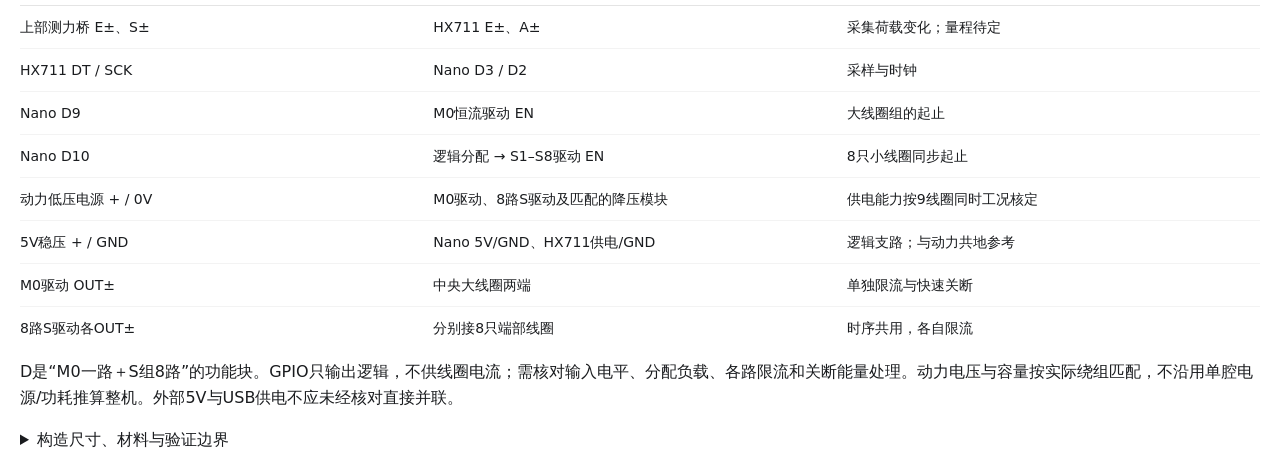
==== commit 9777adad: "Restore reference central and end coils with global load interaction" ====
--- a/press-interaction.html
+++ b/press-interaction.html
@@ -3,7 +3,7 @@
 <head>
 <meta charset="utf-8">
 <meta name="viewport" content="width=device-width,initial-scale=1">
-<title>上部受压 · 八分支统一启动</title>
+<title>上部受压 · 中央与端部线圈接力</title>
 <style>
 
 :root {
@@ -1524,371 +1524,415 @@
 <body><main>
 <div id="press-prototype">
 <style>
-#press-prototype{display:grid;gap:calc(var(--font-size-base) * 1);min-width:0;}
-#press-prototype .press-heading{display:grid;gap:calc(var(--font-size-base) * .5);padding-right:90px;}
-#press-prototype .press-views{display:grid;grid-template-columns:minmax(0,1.25fr) minmax(0,1fr);gap:calc(var(--font-size-base) * 1.25);}
-#press-prototype figure{margin:0;min-width:0;display:grid;gap:calc(var(--font-size-base) * .5);align-content:start;}
-#press-prototype canvas{width:100%;height:430px;display:block;touch-action:pan-y;}
-#press-prototype .press-readout{display:flex;flex-wrap:wrap;gap:calc(var(--font-size-base) * 1.2);}
-#press-prototype .press-section{display:grid;gap:calc(var(--font-size-base) * .6);min-width:0;}
-#press-prototype .press-flow{display:flex;flex-wrap:wrap;gap:calc(var(--font-size-base) * .5);align-items:center;}
-#press-prototype .press-flow span{white-space:normal;}
+#press-prototype{display:grid;gap:calc(var(--font-size-base)*1);min-width:0;}
+#press-prototype .press-heading{display:grid;gap:calc(var(--font-size-base)*.5);padding-right:90px;}
+#press-prototype .press-views{display:grid;grid-template-columns:minmax(0,1.25fr) minmax(0,1fr);gap:calc(var(--font-size-base)*1.25);}
+#press-prototype figure{margin:0;min-width:0;display:grid;gap:calc(var(--font-size-base)*.5);align-content:start;}
+#press-prototype canvas{width:100%;height:460px;display:block;touch-action:pan-y;}
+#press-prototype .press-readout{display:flex;flex-wrap:wrap;gap:calc(var(--font-size-base)*1.2);}
+#press-prototype .press-section{display:grid;gap:calc(var(--font-size-base)*.6);min-width:0;}
+#press-prototype .press-sliders{display:grid;grid-template-columns:repeat(2,minmax(0,1fr));gap:calc(var(--font-size-base)*1);}
+#press-prototype .press-field{display:grid;gap:calc(var(--font-size-base)*.4);min-width:0;}
 #press-prototype table{table-layout:fixed;width:100%;}
 #press-prototype th,#press-prototype td{overflow-wrap:anywhere;}
-#press-prototype summary{cursor:default;}
-#press-prototype details>*+*{margin-top:calc(var(--font-size-base) * .75);}
+#press-prototype details>*+*{margin-top:calc(var(--font-size-base)*.75);}
 #press-prototype .press-status{min-height:1.5em;}
-@media(max-width:780px){#press-prototype .press-views{grid-template-columns:minmax(0,1fr);}#press-prototype canvas{height:360px;}}
-@media(max-width:400px){#press-prototype .press-heading{padding-right:0;}#press-prototype canvas{height:330px;}}
+@media(max-width:780px){#press-prototype .press-views{grid-template-columns:minmax(0,1fr);}#press-prototype canvas{height:390px;}}
+@media(max-width:500px){#press-prototype .press-sliders{grid-template-columns:minmax(0,1fr);}#press-prototype .press-heading{padding-right:0;}#press-prototype canvas{height:350px;}}
 </style>
 <header class="press-heading">
-<h1>柱头受压，八个分支一起启动</h1>
-<p>上部荷载增量 → 统一控制 → 8支路同步升降</p>
-<p>按最新低功耗单腔模块扩展：每支路16珠、1只线圈，共128珠、8路驱动。上部测力点是功能布置示意，未连接硬件。</p>
+<h1>上部受压，整个柱头一起响应</h1>
+<p>中央大线圈 M0 ＋ 8只端部小线圈 · 放射状弧底薄腔</p>
+<p>按参考图保留原构型。9只线圈的绕组平面均水平，轴线均沿Z；小线圈位于分支端部R118。压力统一触发整机，8个分支共用同一时序。</p>
 </header>
-<div class="viz-controls" aria-label="按压演示">
-<button type="button" class="btn btn-primary" id="press-tap">短时加载</button>
-<button type="button" class="btn" id="press-hold" aria-pressed="false">持续受压</button>
-<button type="button" class="btn" id="press-release">卸载</button>
-<button type="button" class="btn" id="press-play">暂停动画</button>
-<label class="form-check"><input id="press-auto" type="checkbox" class="form-check-input" checked><span class="form-check-label">自动演示三种动作</span></label>
+<div class="viz-controls" aria-label="上部加载演示">
+<button type="button" class="btn btn-primary" id="press-tap">短时加载</button><button type="button" class="btn" id="press-hold" aria-pressed="false">持续受压</button><button type="button" class="btn" id="press-release">卸载</button><button type="button" class="btn" id="press-play">暂停动画</button>
+<label class="form-check"><input type="checkbox" class="form-check-input" id="press-auto" checked><span class="form-check-label">自动演示</span></label>
 </div>
 <div class="viz-controls">
-<label class="form-label" for="press-force">模拟上部压力增量 <output id="press-force-value" class="tabular-nums">67%</output><input type="range" class="form-range" id="press-force" min="0" max="100" step="1" value="67" aria-describedby="press-baseline"></label>
-<label class="form-label" for="press-view">观察角度<select class="form-select" id="press-view"><option value="perspective">斜视构造</option><option value="front">正视磁路</option><option value="top">俯视接线</option></select></label>
-<label class="form-label" for="press-selected">放大分支<select class="form-select" id="press-selected"><option value="0">第1分支</option><option value="1">第2分支</option><option value="2">第3分支</option><option value="3">第4分支</option><option value="4">第5分支</option><option value="5">第6分支</option><option value="6">第7分支</option><option value="7">第8分支</option></select></label>
+<label class="form-label" for="press-force">上部荷载增量 <output id="press-force-value" class="tabular-nums">67%</output><input type="range" class="form-range" id="press-force" min="0" max="100" step="1" value="67" aria-describedby="press-baseline"></label>
+<label class="form-label" for="press-view">观察角度<select class="form-select" id="press-view"><option value="perspective">斜视构造</option><option value="front">正视</option><option value="top">俯视线圈</option></select></label>
+<label class="form-label" for="press-selected">放大分支<select class="form-select" id="press-selected"><option value="0">第1腔</option><option value="1">第2腔</option><option value="2">第3腔</option><option value="3">第4腔</option><option value="4">第5腔</option><option value="5">第6腔</option><option value="6" selected>第7腔</option><option value="7">第8腔</option></select></label>
 </div>
-<p id="press-baseline">0%表示回到原有荷载基线，100%是本演示的相对增量上限，不是柱子的承载能力或传感器量程。一个压力信号统一触发所有分支。</p>
-<div class="viz-controls">
-<button type="button" class="btn" id="press-fit">复位视角</button>
-<label class="form-check"><input type="checkbox" id="press-wires" class="form-check-input" checked><span class="form-check-label">显示三维接线</span></label>
-<label class="form-check"><input type="checkbox" id="press-open" class="form-check-input"><span class="form-check-label">移开前透明板</span></label>
+<p id="press-baseline">0%为原有荷载基线，100%为本演示相对增量上限，不表示结构承载能力。当前为模拟输入，未连接硬件。</p>
+<div class="viz-controls"><button type="button" class="btn" id="press-fit">复位视角</button><label class="form-check"><input type="checkbox" class="form-check-input" id="press-wires" checked><span class="form-check-label">显示接线</span></label><label class="form-check"><input type="checkbox" class="form-check-input" id="press-open"><span class="form-check-label">移开放大腔前板</span></label></div>
+<p id="press-status" class="press-status" aria-live="polite">正在准备三维示意…</p>
+<div class="press-readout tabular-nums"><span>荷载增量 <output id="press-pressure">0%</output></span><span id="press-current">M0 关 · S组 关</span><span id="press-active">0 / 8只小线圈</span><span>模型中心上移 <output id="press-rise">0.0 mm</output></span></div>
+<div class="press-views">
+<figure><figcaption>整机 · 原半球构型与上部测力点</figcaption><canvas id="press-whole" role="img" aria-label="中央一只大线圈，8只水平小线圈位于放射分支端部，8个透明薄腔的下缘跟随半球圆弧。上部荷载触发中央与端部线圈顺序接力，所有分支共同响应。">中央M0、端部S1至S8、上部测力点、采样器、控制器和两组驱动的位置及连线。</canvas><p class="text-small text-muted">拖动旋转；Ctrl或Shift＋滚轮缩放。手机可上下滚动页面。</p></figure>
+<figure><figcaption id="press-detail-caption">第7腔 · 200颗 · 与整机统一触发</figcaption><canvas id="press-detail" role="img" aria-label="所选弧底透明薄腔放大，端部竖轴线圈先接力增强吸附，全部断电后铁珠在重力下落回；所有8支路共用时序。">弧底R126，薄腔径向净宽96毫米、净隙2.8毫米、铁珠直径2毫米；端部小线圈轴线与中央大线圈平行。</canvas><p class="text-small text-muted">铁珠通电上移、向端部聚集；全部断电后回落。</p></figure>
 </div>
-<p id="press-status" class="press-status" aria-live="polite">正在准备三维示意…</p>
-<div class="press-readout tabular-nums">
-<span>滤波荷载增量 <output id="press-pressure">0%</output></span>
-<span>当前通电 <output id="press-active">0 / 8 路</output></span>
-<span>每路试验电流 <output id="press-current">0.00 A / 路</output></span>
-<span>珠群中心上移 <output id="press-rise">0.0 mm</output></span>
-</div>
-<div class="press-views">
-<figure><figcaption>整机 · 上部测力，8个放射状分支同步响应</figcaption><canvas id="press-whole" role="img" aria-label="三维柱头上方加载板通过测力点传至承力柱身，下方悬挂8个放射状磁组件；同一控制器驱动8路，铁珠同时吸起和回落。">上部加载点、测力桥、采样器、控制器、八路驱动和八个磁组件的三维位置与接线。</canvas><p class="text-small text-muted">拖动横向旋转，按住Ctrl或Shift滚轮缩放；手机可上下滚动页面。</p></figure>
-<figure><figcaption id="press-detail-caption">第1分支放大 · 与其余7路同一时钟</figcaption><canvas id="press-detail" role="img" aria-label="所选分支的透明薄腔：16颗铁珠随全局信号通电上涌、断电回落；其余七路在同一时刻执行相同指令。">左右极面下口12毫米、上口6毫米；工作段40毫米、净深2.6毫米，铁珠直径2毫米。</canvas><p class="text-small text-muted">磁场横向穿过磁隙，强度向上增加；图中上箭头表示受力方向。</p></figure>
-</div>
-<section class="press-section" aria-labelledby="press-behavior-title">
-<h2 id="press-behavior-title">一个荷载信号，八路同一节奏</h2>
-<div class="press-flow"><span>荷载增加：8路同时启动</span><span aria-hidden="true">→</span><span>持续受压：8路共同循环</span><span aria-hidden="true">→</span><span>卸载：共同完成余波，随后静止</span></div>
-<p>所有分支执行同一时序：每路先1.3 A吸起0.6 s，再0.45 A短停0.4 s，随后断电至少1.8 s。荷载增量越大，轮间隔从约5.5 s缩短至2.8 s；卸载后共同接两轮逐渐放慢的余波。以上是小样试验参数，整机升程、供电与散热需验证。</p>
-</section>
-<section class="press-section" aria-labelledby="press-wiring-title">
-<h2 id="press-wiring-title">接线 · 电源与信号各走一条支路</h2>
-<p>三维线色：线圈供电用第一色，传感信号用第二色，5 V逻辑用第三色；回线用中性色。线色仅作示意，传感器实物按端子定义核对。</p>
-<table class="table table-sm"><caption class="sr-only">接线端子对照；驱动器为功能模块示意，需要匹配实际模块接口</caption><thead><tr><th scope="col">起点</th><th scope="col">终点</th><th scope="col">作用</th></tr></thead><tbody>
-<tr><td>测力桥 E+ / E−</td><td>HX711 E+ / E−</td><td>桥路激励</td></tr>
-<tr><td>测力桥 S+ / S−</td><td>HX711 A+ / A−</td><td>差分测力信号</td></tr>
-<tr><td>HX711 DT / SCK</td><td>Nano D3 / D2</td><td>采样与时钟</td></tr>
-<tr><td>Nano D9统一指令</td><td>兼容逻辑分配级 → 8路恒流驱动 EN</td><td>全支路共同启动；不由GPIO供线圈电流</td></tr>
-<tr><td>24 V电源 + / 0 V</td><td>驱动电源 + / GND；降压 IN+ / IN−</td><td>低压动力支路</td></tr>
-<tr><td>降压 OUT+（5 V）</td><td>Nano 5V；HX711供电</td><td>逻辑电源，不能接24 V</td></tr>
-<tr><td>降压 OUT−（0 V）</td><td>Nano GND；HX711 GND</td><td>共地参考</td></tr>
-<tr><td>驱动1至8 OUT+ / OUT−</td><td>分别接S1至S8绕组两端</td><td>每路独立限流，时序统一，快速关断</td></tr>
+<section class="press-section" aria-labelledby="press-sequence-title"><h2 id="press-sequence-title">大开 → 小开 → 大关 → 小关</h2><p>上部短时增载触发一轮；持续受压让整机重复循环；卸载后结束当前轮，再共同接两轮逐渐放慢的余波。8只小线圈始终同步通断。压力较大时缩短轮间等待，电流由下方独立上限控制。</p></section>
+<section class="press-section" aria-labelledby="press-settings-title"><h2 id="press-settings-title">数量与通断时序</h2>
+<label class="form-label" for="press-count">粒子数量 <output id="press-count-value" class="tabular-nums">200 / 腔 · 共1600颗</output><input type="range" class="form-range" id="press-count" min="50" max="400" step="25" value="200"></label>
+<div class="press-sliders">
+<div class="press-field"><label class="form-label" for="press-lead">大线圈单独通电 <output id="press-lead-value">0.8 s</output></label><input class="form-range" type="range" id="press-lead" min="0.2" max="5" step="0.1" value="0.8"></div>
+<div class="press-field"><label class="form-label" for="press-overlap">大小线圈重叠 <output id="press-overlap-value">0.3 s</output></label><input class="form-range" type="range" id="press-overlap" min="0.1" max="3" step="0.1" value="0.3"></div>
+<div class="press-field"><label class="form-label" for="press-hold">小线圈单独通电 <output id="press-hold-value">0.3 s</output></label><input class="form-range" type="range" id="press-hold" min="0.1" max="3" step="0.1" value="0.3"></div>
+<div class="press-field"><label class="form-label" for="press-allOff">全部断电间隔 <output id="press-allOff-value">1.4 s</output></label><input class="form-range" type="range" id="press-allOff" min="0.5" max="6" step="0.1" value="1.4"></div>
+<div class="press-field"><label class="form-label" for="press-current-big">大线圈相对电流 <output id="press-current-big-value">1.8×</output></label><input class="form-range" type="range" id="press-current-big" min="0.5" max="2.5" step="0.1" value="1.8"></div>
+<div class="press-field"><label class="form-label" for="press-current-small">小线圈相对电流 <output id="press-current-small-value">1.6×</output></label><input class="form-range" type="range" id="press-current-small" min="0.5" max="2.5" step="0.1" value="1.6"></div>
+</div><p>最快轮间隔为四段之和：<output id="press-period">2.8 s</output>（模型）。调时序会回到待机，请重新加载；调数量会重置珠群。相对电流倍数不是安培值。高数量时计算采用预算，模型时间可能慢于墙钟时间。</p></section>
+<section class="press-section" aria-labelledby="press-wire-title"><h2 id="press-wire-title">一个感知信号，两组线圈时序</h2>
+<table class="table table-sm"><caption class="sr-only">功能接线示意，驱动器接口须按实际型号核对</caption><thead><tr><th scope="col">输入</th><th scope="col">连接</th><th scope="col">作用</th></tr></thead><tbody>
+<tr><td>上部测力桥 E±、S±</td><td>HX711 E±、A±</td><td>采集荷载变化；量程待定</td></tr><tr><td>HX711 DT / SCK</td><td>Nano D3 / D2</td><td>采样与时钟</td></tr>
+<tr><td>Nano D9</td><td>M0恒流驱动 EN</td><td>大线圈组的起止</td></tr><tr><td>Nano D10</td><td>逻辑分配 → S1–S8驱动 EN</td><td>8只小线圈同步起止</td></tr>
+<tr><td>动力低压电源 + / 0V</td><td>M0驱动、8路S驱动及匹配的降压模块</td><td>供电能力按9线圈同时工况核定</td></tr><tr><td>5V稳压 + / GND</td><td>Nano 5V/GND、HX711供电/GND</td><td>逻辑支路；与动力共地参考</td></tr>
+<tr><td>M0驱动 OUT±</td><td>中央大线圈两端</td><td>单独限流与快速关断</td></tr><tr><td>8路S驱动各OUT±</td><td>分别接8只端部线圈</td><td>时序共用，各自限流</td></tr></tbody></table>
+<p>D是“M0一路＋S组8路”的功能块。GPIO只输出逻辑，不供线圈电流；需核对输入电平、分配负载、各路限流和关断能量处理。动力电压与容量按实际绕组匹配，不沿用单腔电源/功耗推算整机。外部5V与USB供电不应未经核对直接并联。</p></section>
+<details><summary>构造尺寸、材料与验证边界</summary>
+<table class="table table-sm"><thead><tr><th scope="col">部件</th><th scope="col">示意参数</th></tr></thead><tbody>
+<tr><td>总体与薄腔</td><td>8腔等分45°；壳体R130、弧底R126；底板300×280 mm；上板标高258 mm</td></tr><tr><td>单腔与铁珠</td><td>径向净宽96、净隙2.8 mm，透明板各1.5 mm；Ø2 mm珠，每腔50–400颗</td></tr>
+<tr><td>中央线圈 M0</td><td>绕组示意外径48、内径20、高14 mm；匝数、电流与温升待定</td></tr><tr><td>端部线圈 S1–S8</td><td>中心R118，绕组外径18、内径8、高8 mm；9只线圈轴线均竖直</td></tr><tr><td>采样、控制与驱动</td><td>上部适配量程测力元件、HX711、经典5V Nano、M0一路与S组8路驱动、匹配的动力及5V电源</td></tr>
 </tbody></table>
-<p>图示D为“逻辑分配＋8路峰值/保持恒流＋快速关断”的功能块，不是商品针脚图。需核对8个EN输入的总负载、电平兼容性及关断能量处理。电源按8路同时吸起选择，不能沿用单腔24 V/2 A的能力假设；容量待整机峰值与温升测试。传感/逻辑与线圈分支布线、在电源回路处共地。外部5 V与USB供电不能未经核对直接并联。</p>
-</section>
-<details><summary>尺寸、材料与实体调试边界</summary>
-<table class="table table-sm"><thead><tr><th scope="col">部件</th><th scope="col">数量与参考尺寸</th></tr></thead><tbody>
-<tr><td>8腔与铁珠</td><td>每腔高40、净深2.6、下/上净宽11/5 mm；透明前后板各1 mm；Ø2 mm珠16颗，共128颗</td></tr>
-<tr><td>每支路磁组件</td><td>2块收口软磁极靴＋1根62×12×12 mm横梁，共8套；上方不加钢桥</td></tr>
-<tr><td>每支路线圈</td><td>各800匝，共8只；铜径0.45 mm，轴向35、外截面约28×30 mm；每只冷阻估7.75 Ω</td></tr>
-<tr><td>上部测力点</td><td>位于上部加载板与柱头承力构件的传力连接处；图示为示意占位，量程与连接由实际模型/结构荷载确定</td></tr>
-<tr><td>采样与控制</td><td>HX711 1块；经典5 V Arduino Nano 1块，约45×18 mm</td></tr>
-<tr><td>驱动与电源</td><td>峰值/保持恒流驱动8路＋逻辑分配；24→5 V降压1块；动力电源容量按整机实测选定</td></tr>
-<tr><td>总体示意尺寸</td><td>底板330×320 mm，分支中心R72、间隔45°；外包络参考R145。整体尺寸只作布置，不是承重节点加工图</td></tr>
-</tbody></table>
-<p>上部荷载先由承力构件传到柱身，磁组件悬挂于其下。测力点示意的是这一上部传力位置：台架模型可用相应量程的压式测力元件；真实建筑需要与结构工程师确定传感与承载节点，不能把小称重片直接当承重连接。画面变形被夸大以显示加载。</p>
-<p>本演示先把原有稳定荷载记为基线F₀，以ΔF=F−F₀触发。持续增载会维持共同循环，卸载回基线后收尾；需要重新设定基线时由操作员在稳定状态校准，不能在持续受压期间不断自动归零。</p>
-<p>动画沿用单腔孤立球梯度力＋二维碰撞近似，场系数假定0.7，动力学时间放慢；8个分支复制同一轨迹，专门展示统一触发。真实分支会有差异；图中升程、同步程度和2.8 s节奏均非实测。先验证一个分支，再逐步增加，不将单腔效果直接承诺为整机效果。</p>
-<p>控制示例：滤波80 ms，荷载增量高于相对刻度8%约100 ms时启动，低于约3.3%约150 ms时释放。刻度只供演示，实体阈值按噪声、基线漂移和实际荷载标定；各路需独立限流、过温关断。统一启动是8路共用触发时刻，不能靠把8只绕组直接并在一个未定额驱动上实现。</p>
-<p class="text-small">接口依据：<a href="https://docs.arduino.cc/hardware/nano/">Arduino Nano</a>、<a href="https://github.com/sparkfun/HX711-Load-Cell-Amplifier">SparkFun HX711</a>；驱动原理：<a href="https://www.ti.com/product/DRV110">TI峰值/保持</a>、<a href="https://www.ti.com/lit/an/slvae59a/slvae59a.pdf">TI关断电流衰减</a>。</p>
+<p>图示保持参考构型，不把之前收口U形磁路小样的800匝、1.3 A或低功耗数字套到这里。上部测力点为功能占位，不是承重节点加工图；实际测量和承载连接需按荷载及结构设计确定。</p>
+<p>压力以稳定基线F₀上的增量ΔF触发，持续增载期间不自动归零。演示滤波80 ms，高于相对刻度8%约100 ms时触发，低于约3.3%约150 ms时释放；实体阈值需标定。</p>
+<p>粒子运动沿用原网页的磁吸代理、重力与接触计算；为减轻负荷，8腔复制一个腔的定性轨迹，展示统一指令。没有求解真实磁场、磁路耦合、摩擦、剩磁和温升，不能用动画证明1600颗实体可按2.8 s循环或产生涌现。先验证单腔吸起与可靠释放，再逐步扩展。</p>
 </details>
-<noscript><p>请启用JavaScript查看动画。上方接线、尺寸和控制规则仍可阅读。</p></noscript>
+<noscript><p>请启用JavaScript查看动画；上方接线与尺寸表仍可阅读。</p></noscript>
 <script>
-(function (root, factory) {
-  const api = factory();
-  if (typeof module === 'object' && module.exports) module.exports = api;
-  else root.PressPrototype = api;
-})(typeof window !== 'undefined' ? window : globalThis, function () {
-  'use strict';
-  const clamp = (x, a, b) => Math.max(a, Math.min(b, x));
-  const DT = 1 / 120;
-  const parameters = Object.freeze({ count: 16, diameter: 2, height: 40, gapBottom: 12, gapTop: 6, depth: 2.6, turns: 800, peak: 1.3, hold: .45, peakTime: .6, holdTime: .4, minOff: 1.8, assumedFieldFactor: .7, illustrativeTimeScale: .19 });
-  function create() {
-    const w = { time: 0, raw: 0, filtered: 0, pressed: false, started: -Infinity, next: Infinity, pressStart: 0, tails: 0, tapUntil: -1, records: [], beads: [], current: 0, phase: '待机', lastSource: '', high: 0, low: 0, maxRise: 0 };
-    const floor = x => 1 + 126 - Math.sqrt(126 * 126 - x * x);
-    for (let i = 0; i < parameters.count; i++) w.beads.push({ x: (i % 5 - 2) * 2.02, z: 1.1 + Math.floor(i / 5) * 2.03, vx: 0, vz: 0 });
-    const mean = () => w.beads.reduce((s, p) => s + p.z, 0) / w.beads.length;
-    const initialMean = mean();
-    function start(source) {
-      w.started = w.time; w.lastSource = source; w.next = Infinity;
-      w.records.push({ time: w.time, source });
-      if (w.records.length > 100) w.records.shift();
+(function(root,factory){const api=factory();if(typeof module==='object'&&module.exports)module.exports=api;else root.VerticalGranular=api;})(typeof globalThis!=='undefined'?globalThis:this,function(){
+ 'use strict';
+ const M=Math,Vec=Float64Array;
+ const COUNT=50,CHAMBERS=8,W=96,H=105,R=1,STEP=1/120,SLOW=.16,PERIOD=12;
+ const MIN_COUNT=50,MAX_COUNT=400,DEFAULT_COUNT=200;
+ const BASE=120,RIN=22,ARC=126,CZ=130;
+ const SMALL_RADIUS=118,SMALL_POLE_Z=227,COIL_AXIS=[0,0,1];
+ const BASE_TIMING={bigOn:1,smallOn:4,bigOff:6,smallOff:9,period:12};
+ function floor(x,y=0){return CZ-M.sqrt(ARC*ARC-(RIN+x)**2-y*y);}
+ function centerFloor(x){return CZ-M.sqrt((ARC-R)**2-(RIN+x)**2);}
+ const clamp=(v,a,b)=>M.max(a,M.min(b,v));
+ function input(t,timing=BASE_TIMING){const {bigOn,smallOn,bigOff,smallOff,period}=timing,q=((t%period)+period)%period,big=q>=bigOn&&q<bigOff?1:0,small=q>=smallOn&&q<smallOff?1:0,stage=q<bigOn?0:q<smallOn?1:q<bigOff?2:q<smallOff?3:4;
+  const names=['初始 · 全部断电','① 大开 · 全域起动条件','② 大＋小开 · 局部增强','③ 大关／小开 · 接力观察','④ 小关 · 重力落回'];
+  return{big,small,level:Math.max(big,small),stage,phase:names[stage],progress:q/period};
+ }
+ function createWorld({layerCount=CHAMBERS,timing=BASE_TIMING,beadCount=COUNT,currents={big:1,small:1}}={}){
+  const count=Number.isInteger(beadCount)&&beadCount>=1&&beadCount<=MAX_COUNT?beadCount:COUNT;
+  const layers=Array.from({length:layerCount},(_,l)=>Array.from({length:count},(_,i)=>{const x=4+(i%13)*2.04+((M.floor(i/13)%2)*1.02)+.025*M.sin(i*3+l);return{id:l*count+i,x,z:centerFloor(x)+M.floor(i/13)*2.3,vx:0,vz:0};}));
+  const currentValue=k=>Number.isFinite(currents?.[k])&&currents[k]>=0&&currents[k]<=2.5?currents[k]:1;
+  const world={layers,beadCount:count,time:0,mode:'auto',scenario:'normal',pending:0,timing:{...timing},currents:{big:currentValue('big'),small:currentValue('small')},
+   drive(){const d=input(this.time,this.timing);if(this.mode==='auto')return d;const big=['big','both'].includes(this.mode)?1:0,small=['small','both'].includes(this.mode)?1:0;return{...d,big,small,level:Math.max(big,small),phase:{big:'手动 · 仅大线圈',both:'手动 · 大小同时',small:'手动 · 仅小线圈',off:'手动 · 全部断电'}[this.mode]||d.phase};},
+   step(){
+    this.time+=STEP;const dt=STEP*SLOW,drive=this.drive(),big=drive.big*this.currents.big*(this.scenario==='startweak'?.35:1),small=drive.small*this.currents.small*(this.scenario==='weak'?.12:.8),mag=drive.level;
+    for(let l=0;l<layers.length;l++){
+     const a=layers[l],ax=new Vec(count),az=new Vec(count);
+     for(let i=0;i<count;i++){
+      const p=a[i];ax[i]=-p.vx*12;az[i]=-9810-p.vz*13;
+      // Qualitative scalar field proxy, not a Maxwell/iron-core solution.
+      // Forces derive from the gradient of the SQUARED combined proxy, not Fbig+Fsmall.
+      // Vertical local axis at the OUTER END, shared by geometry and field proxy.
+      const dx=p.x-(SMALL_RADIUS-RIN),dz=SMALL_POLE_Z-BASE-p.z,local=M.exp(-dx*dx/(2*25**2)-dz*dz/(2*12**2));
+      const b=big*(.7+.8*p.z/H)+small*local;
+      const gx=-small*local*dx/(25**2),gz=big*.8/H+small*local*dz/(12**2);
+      ax[i]+=clamp(9810*250*b*gx,-9810*2,9810*2);
+      az[i]+=clamp(9810*250*b*gz,0,9810*4);
+     }
+     if(mag>.001)for(let i=0;i<count;i++)for(let j=0;j<i;j++){
+      const x=a[i].x-a[j].x,z=a[i].z-a[j].z,rr=x*x+z*z;if(rr>100)continue;
+      const r2=M.max(3.92,rr),r=M.sqrt(r2),k=3*18000*mag/(r2*r2*r2*r);
+      // Parallel induced vertical dipoles: side-by-side repulsion, end-to-end attraction.
+      const fx=clamp(k*x*(x*x-4*z*z),-16000,16000),fz=clamp(k*z*(3*x*x-2*z*z),-16000,16000);
+      ax[i]+=fx;ax[j]-=fx;az[i]+=fz;az[j]-=fz;
+     }
+     for(let i=0;i<count;i++){const p=a[i];p.vx+=ax[i]*dt;p.vz+=az[i]*dt;p.x+=p.vx*dt;p.z+=p.vz*dt;}
+     const contacts=[];for(let i=0;i<count;i++)for(let j=0;j<i;j++)if(M.abs(a[i].x-a[j].x)<4.2&&M.abs(a[i].z-a[j].z)<4.2)contacts.push([i,j]);
+     for(let pass=0;pass<220;pass++){
+      let maxPen=0;
+      for(let k=0;k<contacts.length;k++){
+       const pair=contacts[pass%2?k:contacts.length-1-k],p=a[pair[0]],q=a[pair[1]],dx=p.x-q.x,dz=p.z-q.z;if(M.abs(dx)>=2||M.abs(dz)>=2)continue;const d2=dx*dx+dz*dz;if(d2>=4)continue;const d=M.sqrt(d2);
+       if(d>=2)continue;const nx=d>1e-8?dx/d:1,nz=d>1e-8?dz/d:0,over=(2-d)*.5;
+       maxPen=M.max(maxPen,2-d);
+       p.x+=nx*over;p.z+=nz*over;q.x-=nx*over;q.z-=nz*over;
+       const rel=(p.vx-q.vx)*nx+(p.vz-q.vz)*nz;if(rel<0){const impulse=-rel*.52;p.vx+=nx*impulse;p.vz+=nz*impulse;q.vx-=nx*impulse;q.vz-=nz*impulse;}
+      }
+      for(const p of a){
+       if(p.x<R){maxPen=M.max(maxPen,R-p.x);p.x=R;if(p.vx<0)p.vx*=-.08;}if(p.x>W-R){maxPen=M.max(maxPen,p.x-W+R);p.x=W-R;if(p.vx>0)p.vx*=-.08;}
+       // Keep the entire bead inside the R126 arc: center lies inside R125.
+       const rr=RIN+p.x,zz=p.z-CZ,len=M.sqrt(rr*rr+zz*zz),allowed=ARC-R;
+       if(len>allowed){const nx=-rr/len,nz=-zz/len,penetration=len-allowed;maxPen=M.max(maxPen,penetration);p.x+=nx*penetration;p.z+=nz*penetration;const vn=p.vx*nx+p.vz*nz;if(vn<0){p.vx-=1.04*vn*nx;p.vz-=1.04*vn*nz;}}
+       if(p.x<R){p.x=R;if(p.vx<0)p.vx*=-.08;}
+       if(p.z>H-R){maxPen=M.max(maxPen,p.z-H+R);p.z=H-R;if(p.vz>0)p.vz*=-.04;}
+      }
+      if(pass>=5&&maxPen<.006)break;
+     }
     }
-    function setInput(n) { if (!Number.isFinite(n)) return false; w.raw = clamp(n, 0, 15); return true; }
-    function release() { w.raw = 0; w.tapUntil = -1; }
-    function tap() { setInput(4); w.tapUntil = w.time + .35; }
-    function hold(n = 10) { w.tapUntil = -1; setInput(n); }
-    function period() { return 5.5 - 2.7 * clamp((w.filtered - 1.2) / 13.8, 0, 1); }
-    function physics(seconds) {
-      const dt = seconds * parameters.illustrativeTimeScale;
-      const mu = 4 * Math.PI * 1e-7, density = 7870;
-      for (const p of w.beads) {
-        const gap = (.012 - .15 * p.z / 1000);
-        const B = parameters.assumedFieldFactor * mu * parameters.turns * w.current / gap;
-        const a = clamp(3 / (mu * density) * B * B * .15 / gap, 0, 5 * 9.807) * 1000;
-        p.vz += (a - 9807 - 17 * p.vz) * dt;
-        p.vx += (-a * p.x * .00015 / gap - 21 * p.vx) * dt;
-        p.x += p.vx * dt; p.z += p.vz * dt;
+   },
+   advance(t){this.pending+=t;while(this.pending>=STEP-1e-10){this.step();this.pending-=STEP;}},
+   stats(l=0){const a=layers[l];return{meanHeight:a.reduce((s,p)=>s+p.z,0)/a.length,minHeight:M.min(...a.map(p=>p.z)),maxHeight:M.max(...a.map(p=>p.z)),up:a.filter(p=>p.z>H/2).length};}
+  };return world;
+ }
+ return{createWorld,input,COUNT,MIN_COUNT,MAX_COUNT,DEFAULT_COUNT,CHAMBERS,W,H,R,STEP,SLOW,PERIOD,BASE,RIN,ARC,CZ,floor,centerFloor,SMALL_RADIUS,SMALL_POLE_Z,COIL_AXIS,BASE_TIMING};
+});
+
+(function(root,factory){const api=factory();if(typeof module==='object'&&module.exports)module.exports=api;else root.LoadRelay=api;})(typeof window!=='undefined'?window:globalThis,function(){
+ 'use strict';
+ const clamp=(x,a,b)=>Math.max(a,Math.min(b,x)),STEP=1/120;
+ function create(getTiming){
+  const s={time:0,raw:0,filtered:0,pressed:false,high:0,low:0,pressStart:0,started:-Infinity,next:Infinity,tails:0,tapUntil:-1,records:[]};
+  const base=()=>Object.values(getTiming()).reduce((a,b)=>a+b,0);
+  const period=()=>base()+2.7*(1-clamp((s.filtered-1.2)/13.8,0,1));
+  function start(source){s.started=s.time;s.next=Infinity;s.records.push({time:s.time,source});if(s.records.length>100)s.records.shift();}
+  function hold(v=10){if(!Number.isFinite(v))return false;s.tapUntil=-1;s.raw=clamp(v,0,15);return true;}
+  function release(){s.raw=0;s.tapUntil=-1;}
+  function tap(){hold(4);s.tapUntil=s.time+.35;}
+  function drive(){const t=getTiming(),age=s.time-s.started,big=age>=0&&age<t.lead+t.overlap?1:0,small=age>=t.lead&&age<t.lead+t.overlap+t.hold?1:0;
+   const phase=big?(small?'大＋小开 · 8分支共同增强':'大开 · 全域起动'):small?'大关／小开 · 8端部共同保持':age<base()?'小关 · 全部分支落回':s.pressed?'共同等待下一轮':s.tails?'卸载余波间歇':'待机';
+   return{big,small,level:Math.max(big,small),phase,progress:Number.isFinite(age)?clamp(age/base(),0,1):0,age};
+  }
+  function step(dt=STEP){s.time+=dt;if(s.tapUntil>=0&&s.time>=s.tapUntil)release();s.filtered+=(s.raw-s.filtered)*(1-Math.exp(-dt/.08));s.high=s.filtered>1.2?s.high+dt:0;s.low=s.filtered<.5?s.low+dt:0;
+   if(!s.pressed&&s.high>=.1){s.pressed=true;s.pressStart=s.time;s.tails=0;if(s.time-s.started>=base())start('加载');else s.next=Math.max(s.time,s.started+base());}
+   if(s.pressed&&s.low>=.15){const sustained=s.time-s.pressStart>=1.2;s.pressed=false;s.tails=sustained?2:0;s.next=sustained?Math.max(s.time+.9,s.started+base()+1.2):Infinity;}
+   if(s.pressed&&s.time-s.started>=period())start('持续受压');
+   if(s.pressed&&s.time>=s.next&&s.time-s.started>=base())start('加载');
+   if(!s.pressed&&s.tails&&s.time>=s.next&&s.time-s.started>=base()){start('卸载余波');s.tails--;s.next=s.tails?s.time+base()+2.7:Infinity;}
+  }
+  function advance(seconds){if(!Number.isFinite(seconds)||seconds<0)return;for(let left=seconds;left>1e-9;){const dt=Math.min(STEP,left);step(dt);left-=dt;}}
+  function stats(){return{...drive(),time:s.time,filtered:s.filtered,pressed:s.pressed,tails:s.tails,period:period(),cycles:s.records.length};}
+  return{state:s,hold,setInput:hold,tap,release,step,advance,stats,drive};
+ }
+ return{create,STEP};
+});
+
+(function(){
+ const E=window.VerticalGranular,{W,H,BASE,RIN}=E;
+ const clamp=(v,a,b)=>Math.max(a,Math.min(b,v)),dot=(a,b)=>a.reduce((s,v,i)=>s+v*b[i],0),sub=(a,b)=>a.map((v,i)=>v-b[i]);
+ const cross=(a,b)=>[a[1]*b[2]-a[2]*b[1],a[2]*b[0]-a[0]*b[2],a[0]*b[1]-a[1]*b[0]],norm=a=>{const n=Math.hypot(...a)||1;return a.map(v=>v/n);};
+ function color(c,shade=1){return 'rgb('+c.map(v=>Math.round(clamp(v*shade,0,255))).join(',')+')';}
+ function mix(a,b,t){return a.map((v,i)=>v*(1-t)+b[i]*t);}
+ window.RelayReferenceScene=function(index,projector,state,world,palette,load,wires){
+  function buildScene(index,projector){
+       const commands=[];
+    const addFace=(v,col,alpha=1,edge=false)=>{
+      const normal=norm(cross(sub(v[1],v[0]),sub(v[2],v[0])));
+      const light=norm([-0.45,-0.65,0.9]);
+      const shade=0.72+0.28*Math.abs(dot(normal,light));
+      const pts=v.map(projector.project);
+      commands.push({kind:'face',pts,depth:pts.reduce((s,p)=>s+p.d,0)/pts.length,col:color(col,shade),alpha,edge});
+    };
+    const addLine=(v,col,width=1,alpha=1,dashed=false)=>{
+      const pts=v.map(projector.project);
+      commands.push({kind:'line',pts,depth:pts.reduce((s,p)=>s+p.d,0)/pts.length+0.015,col:color(col),alpha,width,dashed});
+    };
+    function ring(r,ri,z0,z1,col,origin,opts={}) {
+      const cut=opts.cut??false,alpha=opts.alpha??1;
+      const start=cut?(-Math.PI/2+Math.PI*0.34):0;
+      const span=cut?Math.PI*1.32:Math.PI*2;
+      const n=opts.segments || (cut?28:36);
+      const p=(rr,a,z)=>[origin[0]+rr*Math.cos(a),origin[1]+rr*Math.sin(a),origin[2]+z];
+      for(let j=0;j<n;j++){
+        const a=start+span*j/n,b=start+span*(j+1)/n;
+        addFace([p(r,a,z0),p(r,b,z0),p(r,b,z1),p(r,a,z1)],col,alpha);
+        if(ri>0)addFace([p(ri,b,z0),p(ri,a,z0),p(ri,a,z1),p(ri,b,z1)],col,alpha);
+        addFace([p(ri,a,z1),p(r,a,z1),p(r,b,z1),p(ri,b,z1)],col,alpha);
+        addFace([p(ri,b,z0),p(r,b,z0),p(r,a,z0),p(ri,a,z0)],col,alpha);
       }
-      for (let k = 0; k < 100; k++) {
-        for (let i = 0; i < w.beads.length; i++) {
-          const a = w.beads[i];
-          for (let j = 0; j < i; j++) {
-            const b = w.beads[j], dx = a.x - b.x, dz = a.z - b.z;
-            const d = Math.hypot(dx, dz);
-            if (d < 2 && d > 1e-10) {
-              const nx = dx / d, nz = dz / d, h = (2 - d) * .501;
-              a.x += h * nx; a.z += h * nz; b.x -= h * nx; b.z -= h * nz;
-              const relative = (a.vx - b.vx) * nx + (a.vz - b.vz) * nz;
-              if (relative < 0) { a.vx -= relative * nx * .5; a.vz -= relative * nz * .5; b.vx += relative * nx * .5; b.vz += relative * nz * .5; }
-            }
-          }
-          const half = (11 - .15 * clamp(a.z, 0, 40)) / 2 - 1;
-          if (Math.abs(a.x) > half) { a.x = clamp(a.x, -half, half); a.vx *= -.05; }
-          const lo = floor(a.x);
-          if (a.z < lo) { a.z = lo; if (a.vz < 0) a.vz *= -.03; }
-          if (a.z > 39) { a.z = 39; if (a.vz > 0) a.vz *= -.03; }
-        }
-      }
-      // A later pair can move an earlier bead; finish with a boundary projection.
-      for (const p of w.beads) {
-        p.z = clamp(p.z, floor(p.x), 39);
-        const half = (11 - .15 * p.z) / 2 - 1;
-        p.x = clamp(p.x, -half, half);
+      if(cut)for(const a of [start,start+span])addFace([p(ri,a,z0),p(r,a,z0),p(r,a,z1),p(ri,a,z1)],mix(col,palette.fg,0.12),alpha);
+      for(const z of [z0,z1]){
+        const pts=[];for(let k=0;k<=n;k++)pts.push(p(r,start+span*k/n,z));
+        addLine(pts,palette.muted,0.7,0.6);
       }
     }
-    function step(dt = DT) {
-      w.time += dt;
-      if (w.tapUntil >= 0 && w.time >= w.tapUntil) release();
-      w.filtered += (w.raw - w.filtered) * (1 - Math.exp(-dt / .08));
-      w.high = w.filtered > 1.2 ? w.high + dt : 0;
-      w.low = w.filtered < .5 ? w.low + dt : 0;
-      if (!w.pressed && w.high >= .1) {
-        w.pressed = true; w.pressStart = w.time; w.tails = 0;
-        if (w.time - w.started >= 2.8) start('按压');
-        else w.next = Math.max(w.time, w.started + 2.8);
+    function box(x0,y0,z0,x1,y1,z1,col,alpha=1){
+      const v=[[x0,y0,z0],[x1,y0,z0],[x1,y1,z0],[x0,y1,z0],[x0,y0,z1],[x1,y0,z1],[x1,y1,z1],[x0,y1,z1]];
+      for(const f of [[0,1,2,3],[4,7,6,5],[0,4,5,1],[1,5,6,2],[2,6,7,3],[3,7,4,0]])addFace(f.map(i=>v[i]),col,alpha);
+    }
+
+   const drive=world.drive(),neutral=mix(palette.surface,palette.fg,.26),glass=mix(palette.surface,palette.bg,.5),steel=mix(palette.fg,palette.bg,.48);
+   function rotatedBox(x0,y0,z0,x1,y1,z1,col,alpha,transform){const v=[[x0,y0,z0],[x1,y0,z0],[x1,y1,z0],[x0,y1,z0],[x0,y0,z1],[x1,y0,z1],[x1,y1,z1],[x0,y1,z1]];for(const f of [[0,1,2,3],[4,7,6,5],[0,4,5,1],[1,5,6,2],[2,6,7,3],[3,7,4,0]])addFace(f.map(i=>transform(v[i])),col,alpha);}
+   function outline(x0,y,z0,x1,z1,col,alpha,width,transform){addLine([[x0,y,z0],[x1,y,z0],[x1,y,z1],[x0,y,z1],[x0,y,z0]].map(transform),col,width,alpha);}
+   const theta=l=>(l+.5)*Math.PI/4;
+   const radial=l=>v=>{const t=theta(l),r=v[0]+RIN;return[r*Math.cos(t)-v[1]*Math.sin(t),r*Math.sin(t)+v[1]*Math.cos(t),BASE+v[2]];};
+   function branchCoil(l,detail=false){
+    const a=theta(l),r=E.SMALL_RADIUS,origin=detail?[r-RIN-W/2,0,-BASE]:[r*Math.cos(a),r*Math.sin(a),0];
+    const start=commands.length,c=drive.small?palette.small:mix(palette.small,palette.muted,.72);
+    // All nine winding planes are horizontal; every winding axis is world +Z.
+    ring(3,0,227,242,steel,origin,{segments:20});
+    ring(9,4,232,240,c,origin,{segments:32,alpha:.95});
+    ring(10,4,231,232,neutral,origin,{segments:32,alpha:.8});ring(10,4,240,241,neutral,origin,{segments:32,alpha:.8});
+    for(let i=0;i<9;i++){const pts=[];for(let k=0;k<=40;k++){const t=k*Math.PI/20;pts.push([origin[0]+9.03*Math.cos(t),origin[1]+9.03*Math.sin(t),origin[2]+232.4+i*.83]);}addLine(pts,palette.small,.65,drive.small?.85:.25);}
+    const ax=[origin[0],origin[1],origin[2]+246];addLine([[origin[0],origin[1],origin[2]+227],ax],palette.muted,.8,.65,true);addLine([[ax[0]-1.2,ax[1],ax[2]-2],ax,[ax[0]+1.2,ax[1],ax[2]-2]],palette.muted,.8,.65);
+    for(let i=start;i<commands.length;i++){commands[i].coilID='S'+(l+1);commands[i].coilAxis=[0,0,1];commands[i].coilCenter=[r*Math.cos(a),r*Math.sin(a),236];}
+   }
+   // Each sheet stays planar. Its cut lower edge follows the hemisphere section.
+   function profile(y){const p=[[0,y,H],[W,y,H]];for(let j=40;j>=0;j--){const x=W*j/40;p.push([x,y,E.floor(x)]);}return p;}
+   function sheet(y0,y1,col,alpha,tr,frame,width){
+    for(let j=0;j<40;j++){const x0=W*j/40,x1=W*(j+1)/40,f0=E.floor(x0),f1=E.floor(x1);for(const y of [y0,y1])addFace([[x0,y,f0],[x1,y,f1],[x1,y,H],[x0,y,H]].map(tr),col,alpha);addFace([[x0,y0,f0],[x1,y0,f1],[x1,y1,f1],[x0,y1,f0]].map(tr),col,alpha);}
+    addLine([...profile(y0),profile(y0)[0]].map(tr),frame,width,.75);
+    addLine([...profile(y1),profile(y1)[0]].map(tr),frame,width,.45);
+   }
+   function curvedRail(tr,col){for(let j=0;j<48;j++){const x0=W*j/48,x1=W*(j+1)/48,f0=E.floor(x0),f1=E.floor(x1);for(const y of [-2.9,2.9])addFace([[x0,y,f0-1.2],[x1,y,f1-1.2],[x1,y,f1],[x0,y,f0]].map(tr),col,.65);addFace([[x0,-2.9,f0-1.2],[x1,-2.9,f1-1.2],[x1,2.9,f1-1.2],[x0,2.9,f0-1.2]].map(tr),col,.65);addFace([[x0,-2.9,f0],[x1,-2.9,f1],[x1,2.9,f1],[x0,2.9,f0]].map(tr),col,.55);}}
+   function chamber(l,detail=false){
+    const tr=detail?v=>[v[0]-W/2,v[1],v[2]]:radial(l),chosen=state.selected===l,frame=chosen?palette.spacer:palette.muted,front=detail&&state.explode?-15:-2.9;
+    sheet(1.4,2.9,glass,.035,tr,frame,chosen?1.3:.7);
+    sheet(front,front+1.5,glass,.025,tr,frame,chosen?1.3:.7);
+    // Thin side spacers close the 2.8 mm operating cavity; front panel opens only in the detail.
+    curvedRail(tr,neutral);
+    for(const b of [[-1,-2.9,H,W+1,2.9,H+1],[-1,-2.9,E.floor(0)-1,0,2.9,H],[W,-2.9,E.floor(W)-1,W+1,2.9,H]])rotatedBox(...b,neutral,.55,tr);
+    for(const p of world.layers[l]){
+     const xyz=tr([p.x,0,p.z]),v=projector.project(xyz);
+     commands.push({kind:'ball',branch:l,id:l*state.beadCount+p.id,world:xyz,pts:[v],depth:v.d,col:color(steel),radius:projector.scale,alpha:1});
+    }
+    // Pole underside and the transparent ceiling remain fixed during operation.
+    if(detail){rotatedBox(-1,-4.5,H+2,W+1,4.5,H+5,steel,.80,tr);branchCoil(l,true);}
+    if(detail){
+     if(drive.big>.05)for(const x of [15,36,58,80]){
+      const bottom=Math.max(E.floor(x)+8,H-34);addLine([[x,0,bottom],[x,0,H-7]].map(tr),palette.coil,1,.23);
+      addLine([[x-1.3,0,H-10],[x,0,H-7],[x+1.3,0,H-10]].map(tr),palette.coil,1,.35);
+     }
+     if(drive.small>.05)for(const x of [78,86,93]){const z0=Math.max(E.floor(x)+4,H-18);addLine([[x,0,z0],[x,0,H-6]].map(tr),palette.small,1,.32);addLine([[x-1,0,H-9],[x,0,H-6],[x+1,0,H-9]].map(tr),palette.small,1,.45);}
+     const shell=[];for(let j=0;j<=48;j++){const x=W*j/48;shell.push([x,0,130-Math.sqrt(130**2-(RIN+x)**2)]);}addLine(shell.map(tr),palette.muted,.9,.6,true);
+     if(state.explode)for(const x of [0,W])for(const z of [E.floor(x),H])addLine([[x,-1.4,z],[x,front+1.5,z]].map(tr),palette.muted,.7,.4,true);
+    }
+   }
+   if(index===0){
+    if(state.view!=='top'){
+     box(-150,-140,0,150,140,14,neutral);ring(16,0,14,120,neutral,[0,0,0],{segments:24});
+     for(const x of [-6,6])addLine([[x,0,20],[x,0,121],[x,0,239]],drive.big>.05?palette.coil:palette.muted,1,.7);
+
+    }
+    box(-135,-135,250,135,135,258,neutral,state.open?.045:.42);
+    for(let j=0;j<16;j++){const a=j*Math.PI/8,pts=[];for(let k=0;k<=24;k++){const t=k*Math.PI/48;pts.push([130*Math.sin(t)*Math.cos(a),130*Math.sin(t)*Math.sin(a),250-130*Math.cos(t)]);}addLine(pts,palette.muted,.8,state.open?.12:.48);}
+    for(const z of [168,205,250]){const r=Math.sqrt(130**2-(250-z)**2),pts=[];for(let k=0;k<=64;k++){const t=k*Math.PI/32;pts.push([r*Math.cos(t),r*Math.sin(t),z]);}addLine(pts,palette.muted,.7,state.open?.14:.34);}
+    // A single central winding with shared upper pole arms: conceptual magnetic circuit.
+    ring(9,0,228,248,steel,[0,0,0],{segments:24});const bigStart=commands.length;ring(24,10,232,246,drive.big>.05?palette.coil:mix(palette.coil,palette.muted,.65),[0,0,0],{segments:36,alpha:.94});for(let i=bigStart;i<commands.length;i++){commands[i].coilID='M0';commands[i].coilAxis=[0,0,1];commands[i].coilCenter=[0,0,239];}
+    ring(26,9,230,232,neutral,[0,0,0],{segments:32});ring(26,9,246,248,neutral,[0,0,0],{segments:32});
+    for(let j=0;j<12;j++){const pts=[];for(let k=0;k<=48;k++){const a=k*Math.PI/24;pts.push([24.02*Math.cos(a),24.02*Math.sin(a),232.5+j*1.1]);}addLine(pts,palette.coil,.65,drive.big>.05?.85:.35);}
+    addLine([[0,0,228],[0,0,249]],palette.muted,.8,.65,true);addLine([[-1.2,0,247],[0,0,249],[1.2,0,247]],palette.muted,.8,.65);
+    ring(124,0,248,250,steel,[0,0,0],{segments:48,alpha:state.open?.045:.3});ring(124,121,223,226,steel,[0,0,0],{segments:48,alpha:.3});
+    ring(28,0,227,230,steel,[0,0,0],{segments:24,alpha:.82});
+    for(let l=0;l<8;l++){
+     const a=theta(l),tr=v=>[v[0]*Math.cos(a)-v[1]*Math.sin(a),v[0]*Math.sin(a)+v[1]*Math.cos(a),v[2]];
+     rotatedBox(18,-4.5,227,120,4.5,230,steel,.72,tr);
+     const pa=a+Math.PI/8;ring(1.5,0,226,248,steel,[122.5*Math.cos(pa),122.5*Math.sin(pa),0],{segments:6,alpha:.45});
+     chamber(l);
+     branchCoil(l);
+    }
+
+    // A shallow upper load-sensing placeholder, retaining the reference capital outline.
+    ring(13,0,258,264,palette.particle,[0,0,0],{segments:20,alpha:.6});
+    if(load>0)for(const x of [-65,0,65]){addLine([[x,0,293],[x,0,269],[x-3,0,274]],palette.particle,2,.9);addLine([[x,0,269],[x+3,0,274]],palette.particle,2,.9);}
+    const boards=[[-115,-116,-84,-90],[-65,-116,-20,-98],[0,-116,65,-86],[83,-116,113,-96]];
+    for(const b of boards){box(b[0],b[1],14,b[2],b[3],19,palette.surface);box(b[0]+5,b[1]+4,19,b[2]-5,b[3]-4,21,steel,.65);}
+    if(wires){
+      for(let k=0;k<4;k++)addLine([[-7+k*3,0,264],[-7+k*3,0,25],[-110+k*3,-90,21]],palette.particle,.9,.8);
+      addLine([[-84,-103,21],[-65,-103,21]],palette.particle,1.5,.9);
+      addLine([[-20,-104,21],[0,-104,21]],palette.particle,1.5,.9);
+      addLine([[65,-105,21],[83,-105,21]],palette.spacer,1.4,.85);
+      addLine([[83,-111,21],[-93,-123,21],[-93,-116,21]],palette.spacer,1.2,.8);
+      addLine([[83,-108,21],[-55,-120,21],[-55,-116,21]],palette.muted,1.2,.8);
+      addLine([[65,-112,21],[70,-126,21],[-100,-126,21],[-100,-116,21]],palette.muted,1.2,.8);
+      addLine([[83,-114,21],[70,-128,21],[57,-128,21],[57,-116,21]],palette.coil,1.5,.9);
+      for(const x of [3,8])addLine([[20+(x===3?0:4),-86,21],[x,0,30],[x,0,239]],x===3?palette.coil:palette.muted,1.4,.85);
+      for(let l=0;l<8;l++){const a=(l+.5)*Math.PI/4;for(const offset of [0,2])addLine([[30+l*3,-86,21],[10+offset,0,35],[10+offset,0,226],[118*Math.cos(a),118*Math.sin(a),232+offset]],offset?palette.muted:palette.small,1,.6);}
+    }
+   }else chamber(state.selected,true);
+   commands.sort((a,b)=>a.depth-b.depth);return{commands,drive};
+  }
+
+return buildScene(index,projector);
+};
+})();
+
+(function(){
+ 'use strict';
+ const root=document.getElementById('press-prototype'),by=id=>root.querySelector('#press-'+id),clamp=(x,a,b)=>Math.max(a,Math.min(b,x));
+ const E=window.VerticalGranular,reduced=matchMedia('(prefers-reduced-motion: reduce)');
+ const defaults={lead:.8,overlap:.3,hold:.3,allOff:1.4};
+ const state={playing:!reduced.matches,auto:true,force:10,selected:6,beadCount:200,wires:true,open:false,view:'perspective',durations:{...defaults},currents:{big:1.8,small:1.6},cameras:[{yaw:-.48,elev:.29,zoom:1},{yaw:-.20,elev:.10,zoom:1}]};
+ let controller,particles,initialMean,last=0,lastDraw=0,accumulator=0,autoWas=-1,palette,scenePalette,disposed=false;
+ const canvases=[by('whole'),by('detail')],contexts=canvases.map(c=>c.getContext('2d')),sizes=[{},{}],labelBounds=[[],[]],drag=[null,null];
+   function rgbToken(name) {
+    const styles=getComputedStyle(root);
+    const css=styles.getPropertyValue(name).trim() || styles.getPropertyValue('--foreground').trim() || styles.color;
+    const probe=document.createElement('span');probe.style.color=css;root.appendChild(probe);
+    const resolved=getComputedStyle(probe).color;probe.remove();
+    // Parse computed CSS colors directly. Do not read canvas pixels during startup.
+    function parse(s){
+      s=s.trim().toLowerCase();
+      let match=s.match(/^rgba?\((.*)\)$/);
+      if(match){const parts=match[1].split('/')[0].replace(/,/g,' ').trim().split(/\s+/);if(parts.length>=3)return parts.slice(0,3).map(x=>x.endsWith('%')?parseFloat(x)*2.55:parseFloat(x));}
+      match=s.match(/^color\(srgb\s+([^)]*)\)$/);
+      if(match)return match[1].split('/')[0].trim().split(/\s+/).slice(0,3).map(x=>x.endsWith('%')?parseFloat(x)*2.55:parseFloat(x)*255);
+      match=s.match(/^ok(lab|lch)\(([^)]*)\)$/);
+      if(match){
+        const v=match[2].split('/')[0].replace(/,/g,' ').trim().split(/\s+/);let L=parseFloat(v[0])/(v[0].endsWith('%')?100:1),a,b;
+        if(match[1]==='lch'){const C=parseFloat(v[1]),h=parseFloat(v[2])*Math.PI/180;a=C*Math.cos(h);b=C*Math.sin(h);}else{a=parseFloat(v[1]);b=parseFloat(v[2]);}
+        const l=(L+.3963377774*a+.2158037573*b)**3,m=(L-.1055613458*a-.0638541728*b)**3,t=(L-.0894841775*a-1.291485548*b)**3;
+        const linear=[4.0767416621*l-3.3077115913*m+.2309699292*t,-1.2684380046*l+2.6097574011*m-.3413193965*t,-.0041960863*l-.7034186147*m+1.707614701*t];
+        return linear.map(c=>255*clamp(c<=.0031308?12.92*c:1.055*c**(1/2.4)-.055,0,1));
       }
-      if (w.pressed && w.low >= .15) {
-        const sustained = w.time - w.pressStart >= 1.2;
-        w.pressed = false; w.tails = sustained ? 2 : 0;
-        w.next = sustained ? Math.max(w.time + .9, w.started + 4) : Infinity;
-      }
-      const age = w.time - w.started;
-      if (w.pressed && age >= period() && age >= 2.8) start('持续按压');
-      if (w.pressed && w.time >= w.next && w.time - w.started >= 2.8) start('按压');
-      if (!w.pressed && w.tails && w.time >= w.next && w.time - w.started >= 2.8) {
-        start('松手余波'); w.tails--; w.next = w.tails ? w.time + 5.5 : Infinity;
-      }
-      const elapsed = w.time - w.started;
-      w.current = elapsed < .6 ? 1.3 : elapsed < 1 ? .45 : 0;
-      w.phase = w.current === 1.3 ? '峰值吸起' : w.current > 0 ? '低流短停' : elapsed < 2.8 ? '断电回落' : w.pressed ? '等待下轮' : w.tails ? '余波间歇' : '待机';
-      physics(dt); w.maxRise = Math.max(w.maxRise, mean() - initialMean);
+      return null;
     }
-    function advance(seconds) { if (!Number.isFinite(seconds) || seconds < 0) return; let left = seconds; while (left > 1e-9) { const d = Math.min(DT, left); step(d); left -= d; } }
-    function stats() { return { time: w.time, input: w.raw, filtered: w.filtered, pressed: w.pressed, current: w.current, phase: w.phase, period: period(), tails: w.tails, meanHeight: mean(), rise: Math.max(0, mean() - initialMean), maxRise: w.maxRise, cycles: w.records.length }; }
-    return { state: w, setInput, tap, hold, release, advance, stats, parameters };
-  }
-  return { create, parameters };
-});
-
-(function () {
- 'use strict';
- const root = document.getElementById('press-prototype');
- const by = id => root.querySelector('#press-' + id);
- const clamp = (x,a,b) => Math.max(a,Math.min(b,x));
- let world = PressPrototype.create(), last = 0, accumulator = 0, autoWas = -1;
- const reduced = window.matchMedia('(prefers-reduced-motion: reduce)');
- const state = { playing: !reduced.matches, auto: true, force: 10, selected: 0, wires: true, open: false, view: 'perspective', cameras: [{yaw:-.48,elev:.26,zoom:1},{yaw:-.22,elev:.15,zoom:1}] };
- let palette, lastStatus = '', disposed = false;
- const canvases = [by('whole'),by('detail')], contexts = canvases.map(c=>c.getContext('2d'));
- if(contexts.some(c=>!c)) { by('status').textContent='当前浏览器无法创建画布；请换用支持Canvas的浏览器。下方接线表仍可阅读。'; return; }
- const sizes = [{w:0,h:0},{w:0,h:0}], labelBounds=[[],[]];
- const probe=document.createElement('span');probe.hidden=true;root.appendChild(probe);
- function token(name){probe.style.color='var('+name+')';const value=getComputedStyle(probe).color;return value;}
- function theme(){palette={bg:token('--background'),fg:token('--foreground'),muted:token('--muted-foreground'),border:token('--border'),surface:token('--muted'),coil:token('--viz-series-1'),signal:token('--viz-series-2'),logic:token('--viz-series-3')};}
- function saved(value){const s=value?.privateContent;if(s?.kind!=='capital-global-pressure-v1')return;
-   if(Number.isFinite(s.force))state.force=clamp(s.force,0,15);
-   for(const k of ['wires','open'])if(typeof s[k]==='boolean')state[k]=s[k];
-   if(['perspective','front','top'].includes(s.view))setView(s.view);
-   if(Number.isInteger(s.selected))state.selected=clamp(s.selected,0,7);
+    const values=parse(resolved)||parse(styles.color);
+    if(!values||!values.every(Number.isFinite))throw new Error('无法解析主题颜色：'+name);
+    return values;
+  }
+
+ function theme(){scenePalette={bg:rgbToken('--background'),fg:rgbToken('--foreground'),muted:rgbToken('--muted-foreground'),surface:rgbToken('--muted'),edge:rgbToken('--border'),coil:rgbToken('--viz-series-1'),particle:rgbToken('--viz-series-2'),spacer:rgbToken('--viz-series-3'),small:rgbToken('--viz-series-4')};palette=Object.fromEntries(Object.entries(scenePalette).map(([k,v])=>[k,'rgb('+v.join(',')+')']));}
+ const limits={lead:[.2,5],overlap:[.1,3],hold:[.1,3],allOff:[.5,6]},base=()=>Object.values(state.durations).reduce((s,x)=>s+x,0);
+ function validDurations(v){return v&&Object.entries(limits).every(([k,[lo,hi]])=>Number.isFinite(v[k])&&v[k]>=lo&&v[k]<=hi);}
+ function setView(v){state.view=v;state.cameras=[{yaw:-.48,elev:.29,zoom:1},{yaw:-.20,elev:.10,zoom:1}];if(v==='front')state.cameras[0]={yaw:0,elev:0,zoom:1};if(v==='top')state.cameras[0]={yaw:0,elev:1.49,zoom:1};}
+ function applySaved(saved){const s=saved?.privateContent;if(s?.kind!=='capital-central-relay-v1')return;
+  if(Number.isFinite(s.force))state.force=clamp(s.force,0,15);if(Number.isInteger(s.selected))state.selected=clamp(s.selected,0,7);
+  if(Number.isInteger(s.beadCount)&&s.beadCount>=50&&s.beadCount<=400)state.beadCount=s.beadCount;
+  if(validDurations(s.durations))state.durations={...s.durations};
+  if(s.currents&&['big','small'].every(k=>Number.isFinite(s.currents[k])&&s.currents[k]>=.5&&s.currents[k]<=2.5))state.currents={...s.currents};
+  for(const k of ['wires','open'])if(typeof s[k]==='boolean')state[k]=s[k];if(['perspective','front','top'].includes(s.view))setView(s.view);
  }
- function persist(){const s={kind:'capital-global-pressure-v1',force:state.force,selected:state.selected,wires:state.wires,open:state.open,view:state.view};
-   try{window.openai?.setWidgetState({modelContent:{prototype:'上部受压统一触发8个分支',pressureIncrement_percent:state.force/15*100,branches:8,beads:128},privateContent:s})?.catch(()=>{});localStorage.setItem('capital-global-pressure-v1',JSON.stringify({privateContent:s}));}catch(_){}
+ try{applySaved(window.openai?.widgetState||JSON.parse(localStorage.getItem('capital-central-relay-v1')||'null'));}catch(_){}
+ function save(){const s={kind:'capital-central-relay-v1',force:state.force,selected:state.selected,beadCount:state.beadCount,durations:{...state.durations},currents:{...state.currents},wires:state.wires,open:state.open,view:state.view};try{window.openai?.setWidgetState({modelContent:{structure:'central coil + 8 outer-end coils, all axes Z',pressureIncrement_percent:state.force/15*100,beads:state.beadCount*8,timing:state.durations},privateContent:s})?.catch(()=>{});localStorage.setItem(s.kind,JSON.stringify({privateContent:s}));}catch(_){} }
+ const proxy={scenario:'normal',get layers(){return Array(8).fill(particles.layers[0]);},drive:()=>controller.drive(),stats:()=>particles.stats(0)};
+ function resetParticles(){particles=E.createWorld({layerCount:1,beadCount:state.beadCount,currents:state.currents});particles.drive=()=>controller.drive();initialMean=particles.stats(0).meanHeight;}
+ function reset(){controller=LoadRelay.create(()=>state.durations);resetParticles();autoWas=-1;accumulator=0;}
+ reset();
+ function stats(){return{...controller.stats(),meanHeight:particles.stats(0).meanHeight,rise:Math.max(0,particles.stats(0).meanHeight-initialMean)};}
+ function sync(){by('force').value=Math.round(state.force/15*100);by('force-value').textContent=Math.round(state.force/15*100)+'%';by('selected').value=state.selected;by('count').value=state.beadCount;by('count-value').textContent=state.beadCount+' / 腔 · 共'+state.beadCount*8+'颗';
+  for(const k of Object.keys(limits)){by(k).value=state.durations[k];by(k+'-value').textContent=Number(state.durations[k].toFixed(1))+' s';}
+  for(const k of ['big','small']){by('current-'+k).value=state.currents[k];by('current-'+k+'-value').textContent=state.currents[k].toFixed(1)+'×';}
+  by('wires').checked=state.wires;by('open').checked=state.open;by('view').value=state.view;by('auto').checked=state.auto;by('play').textContent=state.playing?'暂停动画':'播放动画';by('hold').setAttribute('aria-pressed',String(!state.auto&&controller.state.raw>0&&controller.state.tapUntil<0));by('period').textContent=base().toFixed(1)+' s';by('detail-caption').textContent='第'+(state.selected+1)+'腔 · '+state.beadCount+'颗 · 与整机统一触发';}
+ function projection(i){const {w,h}=sizes[i],c=state.cameras[i],bounds=i===0?[[-150,150],[-140,140],[0,301]]:[[-50,62],[state.open?-16:-12,12],[0,128]],ca=Math.cos(c.yaw),sa=Math.sin(c.yaw),ce=Math.cos(c.elev),se=Math.sin(c.elev);
+  function rotate(p){return{x:p[0]*ca+p[1]*sa,y:-p[0]*sa*se+p[1]*ca*se+p[2]*ce,d:p[0]*sa*ce-p[1]*ca*ce+p[2]*se};}
+  const pts=[];for(const x of bounds[0])for(const y of bounds[1])for(const z of bounds[2])pts.push(rotate([x,y,z]));const xs=pts.map(p=>p.x),ys=pts.map(p=>p.y),lx=Math.min(...xs),hx=Math.max(...xs),ly=Math.min(...ys),hy=Math.max(...ys),scale=Math.min((w-2*Math.min(w*.12,46))/(hx-lx),(h-2*Math.min(h*.13,48))/(hy-ly))*c.zoom;
+  return{scale,project(p){const v=rotate(p);return{x:w/2+(v.x-(lx+hx)/2)*scale,y:h/2-6-(v.y-(ly+hy)/2)*scale,d:v.d};}};
  }
- function setView(view){state.view=view;state.cameras=[0,1].map(i=>view==='front'?{yaw:0,elev:0,zoom:1}:view==='top'?{yaw:0,elev:1.44,zoom:1}:{yaw:i===0?-.48:-.22,elev:i===0?.26:.15,zoom:1});}
- function sync(){by('force').value=Math.round(state.force/15*100);by('force-value').textContent=(state.force/15*100).toFixed(0)+'%';by('selected').value=state.selected;by('wires').checked=state.wires;by('open').checked=state.open;by('view').value=state.view;by('auto').checked=state.auto;by('play').textContent=state.playing?'暂停动画':'播放动画';by('hold').setAttribute('aria-pressed',String(!state.auto&&world.state.raw>0&&world.state.tapUntil<0));by('detail-caption').textContent='第'+(state.selected+1)+'分支放大 · 与其余7路同一时钟';}
- try{saved(window.openai?.widgetState||JSON.parse(localStorage.getItem('capital-global-pressure-v1')||'null'));}catch(_){}
- window.addEventListener('openai:set_globals',e=>{saved(e.detail?.globals?.widgetState);sync();render();});
- const branchTransform=i=>p=>{const angle=(i+.5)*Math.PI/4,r=72+p[0];return [r*Math.cos(angle)-p[1]*Math.sin(angle),r*Math.sin(angle)+p[1]*Math.cos(angle),210+p[2]];},identity=p=>p;
- function scene(detail){
-  const cmds=[], labels=[];let T=identity;
-  function polygon(pts,fill,alpha=1,stroke=true){cmds.push({type:'poly',pts,fill,alpha,stroke});}
-  function path(pts,color,width=1.3,alpha=1){cmds.push({type:'line',pts,color,width,alpha});}
-  function box(x0,y0,z0,x1,y1,z1,color,alpha=1,transform=identity){
-   const v=[[x0,y0,z0],[x1,y0,z0],[x1,y1,z0],[x0,y1,z0],[x0,y0,z1],[x1,y0,z1],[x1,y1,z1],[x0,y1,z1]].map(transform);
-   for(const f of [[0,1,2,3],[0,4,5,1],[1,5,6,2],[2,6,7,3],[3,7,4,0],[4,7,6,5]])polygon(f.map(i=>v[i]),color,alpha);
-  }
-  function extrude(points,y0,y1,color,alpha=1){
-   polygon(points.map(p=>T([p[0],y0,p[1]])),color,alpha);polygon(points.map(p=>T([p[0],y1,p[1]])),color,alpha);
-   for(let i=0;i<points.length;i++){const p=points[i],q=points[(i+1)%points.length];polygon([T([p[0],y0,p[1]]),T([q[0],y0,q[1]]),T([q[0],y1,q[1]]),T([p[0],y1,p[1]])],color,alpha);}
-  }
-  const energized=world.state.current>0;
-  function magneticModule(branch){
-  T=detail?identity:branchTransform(branch);
-  const first=cmds.length,iron=palette.fg;
-  const left=[[-31,50],[-2.25,50],[-6.75,-10],[-19,-16],[-19,-22],[-31,-22]];
-  extrude(left,-6,6,iron,.7);extrude(left.map(p=>[-p[0],p[1]]).reverse(),-6,6,iron,.7);
-  box(-31,-6,-34,31,6,-22,iron,.75,T);
-  // One rectangular winding on the horizontal return bar. Its axis is X.
-  box(-17.5,-15,-42,17.5,15,-35,palette.coil,.8,T);
-  box(-17.5,-15,-21,17.5,15,-14,palette.coil,.8,T);
-  box(-17.5,-15,-35,17.5,-8,-21,palette.coil,.9,T);
-  box(-17.5,8,-35,17.5,15,-21,palette.coil,.8,T);
-  for(let x=-16;x<=16;x+=2.2)path([T([x,-15.2,-42]),T([x,-15.2,-14]),T([x,15,-14])],palette.fg,.65,.5);
-  if(energized)path([T([-16,-16,-28]),T([16,-16,-28])],palette.coil,3);
-  // Clear chamber including its side lining; the front sheet can be moved away.
-  extrude([[-5.5,0],[5.5,0],[2.5,40],[-2.5,40]],1.3,2.3,palette.signal,.13);
-  const front=state.open&&detail?-20:-2.3;
-  extrude([[-5.5,0],[5.5,0],[2.5,40],[-2.5,40]],front,front+1,palette.signal,.11);
-  for(const s of [-1,1])extrude([[s*6,0],[s*5.5,0],[s*2.5,40],[s*3,40]],-2.3,2.3,palette.surface,.85);
-  box(-5.5,-2.3,-1,5.5,2.3,0,palette.signal,.65,T);
-  // Plastic upper clips are separate; no steel bridge shorts the N/S gap.
-  for(const x of [-9,9])box(x-3,-8,42,x+3,8,45,palette.surface,.8,T);
-  for(const p of world.state.beads)cmds.push({type:'sphere',pts:[T([p.x,-.15,p.z])],radius:1,fill:palette.fg});
-  for(let i=first;i<cmds.length;i++){cmds[i].branch=branch;cmds[i].current=world.state.current;}
-  if(!detail){
-   const frame=[];for(let i=0;i<=30;i++){const a=i*Math.PI/60;frame.push([145*Math.sin(a)*Math.cos((branch+.5)*Math.PI/4),145*Math.sin(a)*Math.sin((branch+.5)*Math.PI/4),270-145*Math.cos(a)]);}path(frame,palette.muted,.8,.28);
-   for(const x of [-28,28])box(x-2,-3,50,x+2,3,60,palette.surface,.8,T);
-   labels.push({p:T([0,-8,18]),text:'S'+(branch+1)});
-  }
-  }
-  if(detail){
-   magneticModule(state.selected);
-   labels.push({p:[-27,-8,25],text:'左极 N'},{p:[27,-8,25],text:'右极 S'},{p:[0,-16,-32],text:'S'+(state.selected+1)+' · 800匝'});
-   // Horizontal magnetic field arrow and upward gradient-force arrow, deliberately distinct.
-   path([[-2.2,-4,35],[2.2,-4,35],[1.1,-4,35.7]],palette.signal,1.8);
-   if(energized){path([[0,-5,15],[0,-5,26],[-1.1,-5,24]],palette.coil,2.5);path([[0,-5,26],[1.1,-5,24]],palette.coil,2.5);}
-   path([[36,0,0],[39,0,0],[39,0,40],[36,0,40]],palette.muted,1);
-   labels.push({p:[40,0,20],text:'40 mm',align:'left'},{p:[0,-3,52],text:'上口磁隙6 mm'},{p:[0,-4,-8],text:'下口磁隙12 mm'});
-  }else{
-   box(-165,-160,0,165,160,10,palette.surface,.72);
-   box(-17,-17,10,17,17,278,palette.fg,.38);
-   box(-148,-148,270,148,148,278,palette.surface,.16);
-   // The pressure signal is collected ABOVE the capital, not from a separate hand pad.
-   const depression=clamp(world.state.filtered/15,0,1)*.9;
-   box(-42,-42,278,42,42,284,palette.fg,.5);
-   box(-16,-16,284,16,16,318-depression,palette.signal,.7);
-   box(-98,-98,318-depression,98,98,326-depression,palette.surface,.3);
-   labels.push({p:[0,-20,302],text:'A 上部测力点'},{p:[0,0,336],text:'上部荷载'},{p:[-17,0,110],text:'承力柱身'});
-   if(world.state.raw>0)for(const x of [-54,0,54]){path([[x,0,361],[x,0,332],[x-4,0,338]],palette.signal,2.5);path([[x,0,332],[x+4,0,338]],palette.signal,2.5);}
-   for(let i=0;i<8;i++)magneticModule(i);
-   const boards=[[-125,-150,-94,-124,'B HX711',palette.signal],[-78,-150,-33,-132,'C Nano',palette.logic],[-10,-150,60,-122,'D 8路驱动',palette.coil],[82,-150,112,-130,'E 5V降压',palette.logic]];
-   for(const [x0,y0,x1,y1,text,col]of boards){box(x0,y0,12,x1,y1,15,col,.4);box(x0+6,y0+5,15,x1-6,y1-5,18,palette.fg,.65);labels.push({p:[(x0+x1)/2,(y0+y1)/2,23],text});}
-   box(113,-85,10,159,-35,35,palette.fg,.35);labels.push({p:[135,-60,43],text:'F 动力电源'});
-   if(state.wires){
-    const wire=(pts,col,width=1.7)=>path(pts,col,width);
-    // Four bridge wires run down a separate sensor conduit, away from winding leads.
-    for(let k=0;k<4;k++)wire([[-14+k*2,-17,301],[-25+k*2,-31,290],[-25+k*2,-31,22],[-121+k*2,-124,18]],k<2?palette.logic:palette.signal,1.1);
-    // HX711 DT/SCK to Nano D3/D2; +5V and common return shown separately.
-    for(let k=0;k<2;k++)wire([[-94,-135-k*3,17],[-87,-135-k*3,18],[-78,-138-k*3,18]],palette.signal,1.35);
-    wire([[-33,-139,17],[-20,-139,19],[-10,-139,18]],palette.signal,1.8);
-    // DC supply to driver and buck, with return legs (not a floating circuit).
-    wire([[119,-85,16],[119,-157,16],[42,-157,16],[42,-150,17]],palette.coil,2);
-    wire([[126,-85,16],[126,-159,16],[49,-159,16],[49,-150,17]],palette.muted,1.7);
-    wire([[119,-137,16],[112,-137,17]],palette.coil,1.6);wire([[126,-144,16],[112,-144,17]],palette.muted,1.6);
-    // Buck 5V logic branch and star-referenced ground to both boards.
-    wire([[82,-137,17],[70,-116,19],[-42,-116,19],[-42,-132,18]],palette.logic,1.5);
-    wire([[-42,-116,19],[-101,-116,19],[-101,-124,18]],palette.logic,1.5);
-    wire([[82,-144,17],[68,-112,17],[-49,-112,17],[-49,-132,17]],palette.muted,1.3);
-    wire([[-49,-112,17],[-108,-112,17],[-108,-124,17]],palette.muted,1.3);
-    // One common command, eight independent current-regulated outputs (not one GPIO powering coils).
-    for(let i=0;i<8;i++){const tr=branchTransform(i);wire([[-5+i*8,-122,17],[21+i*.8,-24,28],[21+i*.8,-24,151],tr([-16,-15,-28])],palette.coil,1.25);wire([[-2+i*8,-122,17],[29+i*.8,-24,28],[29+i*.8,-24,148],tr([16,-15,-28])],palette.muted,1);}
-   }
-  }
-  return {cmds,labels};
+ const meshes=[[],[]];
+ function scene(detail){const i=detail?1:0,P=projection(i),sceneState={selected:state.selected,beadCount:state.beadCount,open:true,explode:state.open,view:state.view};return window.RelayReferenceScene(i,P,sceneState,proxy,scenePalette,controller.state.raw,state.wires);}
+ function labels(i){if(i===1)return[{p:[-19,-5,77],text:'弧底 R126'},{p:[E.SMALL_RADIUS-E.RIN-E.W/2,0,124],text:'端部小线圈 S'+(state.selected+1)},{p:[0,-6,12],text:'净宽96 · 净隙2.8 mm'}];
+  const a=[{p:[0,0,270],text:'A 上部测力点'},{p:[24,0,239],text:'M0 中央大线圈'},{p:[-100,-102,26],text:'B HX711'},{p:[-43,-106,26],text:'C 控制器'},{p:[32,-100,26],text:'D 两组驱动'},{p:[100,-106,26],text:'E 5V降压'}];
+  for(let l=0;l<8;l++){const t=(l+.5)*Math.PI/4;a.push({p:[124*Math.cos(t),124*Math.sin(t),218],text:'S'+(l+1)});}return a;
  }
- function projection(index){
-  const c=state.cameras[index],{w,h}=sizes[index],bounds=index===0?[[-170,170],[-165,165],[-2,367]]:[[-45,50],[-27,18],[-46,59]];
-  const cy=Math.cos(c.yaw),sy=Math.sin(c.yaw),ce=Math.cos(c.elev),se=Math.sin(c.elev);
-  function rotate(p){const u=p[0]*cy-p[1]*sy,r=p[0]*sy+p[1]*cy;return {x:u,y:p[2]*ce+r*se,d:-r*ce+p[2]*se};}
-  const corners=[];for(const x of bounds[0])for(const y of bounds[1])for(const z of bounds[2])corners.push(rotate([x,y,z]));
-  const xs=corners.map(p=>p.x),ys=corners.map(p=>p.y),loX=Math.min(...xs),hiX=Math.max(...xs),loY=Math.min(...ys),hiY=Math.max(...ys);
-  const scale=Math.min((w-30)/(hiX-loX),(h-58)/(hiY-loY))*c.zoom;
-  const ox=w/2-(loX+hiX)/2*scale,oy=h/2+(loY+hiY)/2*scale;
-  return {scale,project(p){const v=rotate(p);return {x:ox+v.x*scale,y:oy-v.y*scale,d:v.d};}};
+ function paint(i){const ctx=contexts[i],{w,h}=sizes[i];ctx.clearRect(0,0,w,h);const built=scene(i===1);meshes[i]=built.commands;
+  for(const c of built.commands){ctx.globalAlpha=c.alpha;if(c.kind==='ball'){const p=c.pts[0],r=Math.max(i===0?.8:1.6,c.radius);ctx.fillStyle=palette.fg;ctx.beginPath();ctx.arc(p.x,p.y,r,0,Math.PI*2);ctx.fill();continue;}ctx.beginPath();c.pts.forEach((p,k)=>k?ctx.lineTo(p.x,p.y):ctx.moveTo(p.x,p.y));if(c.kind==='face'){ctx.closePath();ctx.fillStyle=c.col;ctx.fill();}else{ctx.strokeStyle=c.col;ctx.lineWidth=c.width;ctx.setLineDash(c.dashed?[4,4]:[]);ctx.stroke();}}
+  ctx.globalAlpha=1;ctx.setLineDash([]);ctx.font='12px '+getComputedStyle(root).fontFamily;ctx.textBaseline='middle';labelBounds[i]=[];const P=projection(i);
+  for(const l of labels(i)){const p=P.project(l.p),tw=ctx.measureText(l.text).width+6;let x=clamp(p.x-tw/2,2,w-tw-2),y=clamp(p.y-7,10,h-12);for(let k=0;k<25;k++){if(!labelBounds[i].some(b=>x<b.x+b.w&&x+tw>b.x&&Math.abs(y-b.y)<17))break;y=clamp(y+(k%2?-(k+2)*9:(k+2)*9),10,h-12);}
+   ctx.strokeStyle=palette.muted;ctx.lineWidth=.6;ctx.beginPath();ctx.moveTo(p.x,p.y);ctx.lineTo(x+tw/2,y);ctx.stroke();ctx.fillStyle=palette.bg;ctx.globalAlpha=.9;ctx.fillRect(x,y-8,tw,16);ctx.globalAlpha=1;ctx.fillStyle=palette.fg;ctx.fillText(l.text,x+3,y);labelBounds[i].push({x,y,w:tw,text:l.text});}
  }
- function paint(index){
-  const ctx=contexts[index],{w,h}=sizes[index];ctx.clearRect(0,0,w,h);const {cmds,labels}=scene(index===1),P=projection(index);
-  for(const c of cmds){c.screen=c.pts.map(P.project);c.depth=c.screen.reduce((s,p)=>s+p.d,0)/c.screen.length;}
-  cmds.sort((a,b)=>a.depth-b.depth);
-  for(const c of cmds){const pts=c.screen;ctx.globalAlpha=c.alpha===undefined?1:c.alpha;
-   if(c.type==='sphere'){
-    const p=pts[0],r=Math.max(index===0?1.4:2.7,c.radius*P.scale);ctx.fillStyle=palette.fg;ctx.beginPath();ctx.arc(p.x,p.y,r,0,Math.PI*2);ctx.fill();ctx.fillStyle=palette.bg;ctx.globalAlpha=.5;ctx.beginPath();ctx.arc(p.x-r*.28,p.y-r*.32,r*.28,0,Math.PI*2);ctx.fill();
-   }else{ctx.beginPath();pts.forEach((p,i)=>i?ctx.lineTo(p.x,p.y):ctx.moveTo(p.x,p.y));
-    if(c.type==='poly'){ctx.closePath();ctx.fillStyle=c.fill;ctx.fill();if(c.stroke){ctx.strokeStyle=palette.border;ctx.lineWidth=.6;ctx.stroke();}}
-    else{ctx.strokeStyle=c.color;ctx.lineWidth=c.width;ctx.stroke();}
-   }
-  }
-  ctx.globalAlpha=1;ctx.font='12px '+getComputedStyle(root).fontFamily;ctx.textBaseline='middle';labelBounds[index]=[];
-  // Short component names stay attached to the actual parts; repel labels in screen space.
-  for(const l of labels){const p=P.project(l.p),tw=ctx.measureText(l.text).width+8;let x=clamp(p.x-tw/2,3,w-tw-3),y=clamp(p.y-10,10,h-12);
-   for(let k=0;k<20;k++){if(!labelBounds[index].some(b=>x<b.x+b.w&&x+tw>b.x&&Math.abs(y-b.y)<17))break;y=clamp(y+(k%2?-(k+2)*9:(k+2)*9),10,h-12);}
-   ctx.strokeStyle=palette.border;ctx.lineWidth=.8;ctx.beginPath();ctx.moveTo(p.x,p.y);ctx.lineTo(x+tw/2,y);ctx.stroke();
-   ctx.fillStyle=palette.bg;ctx.globalAlpha=.92;ctx.fillRect(x,y-8,tw,16);ctx.globalAlpha=1;ctx.fillStyle=palette.fg;ctx.textAlign='left';ctx.fillText(l.text,x+4,y);labelBounds[index].push({x,y,w:tw,text:l.text});
-  }
- }
- function resize(){canvases.forEach((c,i)=>{const r=c.getBoundingClientRect(),w=Math.max(100,r.width),h=Math.max(100,r.height),dpr=Math.min(window.devicePixelRatio||1,2);sizes[i]={w,h};c.width=Math.round(w*dpr);c.height=Math.round(h*dpr);contexts[i].setTransform(dpr,0,0,dpr,0,0);});render();}
- function statusText(){const s=world.stats(),intro=state.auto?(s.time%24<5.5?'自动 · 短时加载':s.time%24<13?'自动 · 持续受压':'自动 · 卸载收尾'):'手动加载';return (!state.playing?'已暂停 · ':'')+intro+' · 8路统一：'+s.phase+(s.tails?' · 待续余波'+s.tails+'轮':'')+(s.pressed?' · 轮间隔约'+s.period.toFixed(1)+' s':'');}
- function branchSignals(){return Array.from({length:8},(_,id)=>({id,current:world.state.current,phase:world.state.phase}));}
- function render(){if(!palette||!sizes[0].w)return;paint(0);paint(1);const s=world.stats();by('pressure').textContent=(s.filtered/15*100).toFixed(0)+'%';by('current').textContent=s.current.toFixed(2)+' A / 路';by('active').textContent=(s.current>0?'8':'0')+' / 8 路';by('rise').textContent=s.rise.toFixed(1)+' mm';const text=statusText();if(text!==lastStatus){by('status').textContent=text;lastStatus=text;}}
- function automatic(){if(!state.auto)return;const t=world.state.time%24;const value=t>=.7&&t<1.1?4:t>=5.5&&t<13?10:0;if(value!==autoWas){world.hold(value);autoWas=value;}}
- function advance(seconds){let left=seconds;while(left>1e-8){const dt=Math.min(1/120,left);automatic();world.advance(dt);left-=dt;}render();}
- function manual(){state.auto=false;by('auto').checked=false;autoWas=-1;}
- by('tap').addEventListener('click',()=>{manual();world.tap();by('hold').setAttribute('aria-pressed','false');sync();render();});
- by('hold').addEventListener('click',()=>{manual();world.hold(state.force||10);if(!state.force)state.force=10;sync();render();});
- by('release').addEventListener('click',()=>{manual();world.release();sync();render();});
- by('force').addEventListener('input',()=>{manual();state.force=Number(by('force').value)/100*15;world.hold(state.force);sync();persist();render();});
- by('selected').addEventListener('change',()=>{state.selected=Number(by('selected').value);sync();persist();render();});
- by('auto').addEventListener('change',()=>{state.auto=by('auto').checked;world.release();autoWas=-1;sync();render();});
- by('play').addEventListener('click',()=>{state.playing=!state.playing;last=0;sync();render();});
- by('fit').addEventListener('click',()=>{setView(state.view);sync();persist();render();});
- by('view').addEventListener('change',()=>{setView(by('view').value);persist();render();});
- for(const key of ['wires','open'])by(key).addEventListener('change',()=>{state[key]=by(key).checked;persist();render();});
- const drag=[null,null];
- canvases.forEach((c,i)=>{
-  c.addEventListener('pointerdown',e=>{if(e.button!==0&&e.button!==undefined)return;drag[i]={id:e.pointerId,x:e.clientX,y:e.clientY};try{c.setPointerCapture(e.pointerId);}catch(_){} });
-  c.addEventListener('pointermove',e=>{const d=drag[i];if(!d||d.id!==e.pointerId)return;state.cameras[i].yaw+=(e.clientX-d.x)*.008;if(e.pointerType!=='touch')state.cameras[i].elev=clamp(state.cameras[i].elev+(e.clientY-d.y)*.005,-.2,1.5);d.x=e.clientX;d.y=e.clientY;render();});
-  const clear=()=>{drag[i]=null;};for(const ev of ['pointerup','pointercancel','lostpointercapture'])c.addEventListener(ev,clear);
-  c.addEventListener('wheel',e=>{if(!e.ctrlKey&&!e.shiftKey)return;e.preventDefault();state.cameras[i].zoom=clamp(state.cameras[i].zoom*Math.exp(-e.deltaY*.001),.65,1.35);render();},{passive:false});
- });
- window.addEventListener('blur',()=>drag.fill(null));
- function onReduced(e){if(e.matches){state.playing=false;sync();render();}}reduced.addEventListener?.('change',onReduced);
- const observer=new ResizeObserver(resize);canvases.forEach(c=>observer.observe(c));
- const themes=new MutationObserver(()=>{theme();render();});themes.observe(document.documentElement,{attributes:true,attributeFilter:['class','style','data-theme']});
- window.matchMedia('(prefers-color-scheme: dark)').addEventListener?.('change',()=>{theme();render();});
- window.addEventListener('pagehide',()=>{disposed=true;observer.disconnect();themes.disconnect();});
- function frame(t){if(disposed)return;if(state.playing&&last){accumulator+=Math.min(.08,(t-last)/1000);while(accumulator>=1/60){advance(1/60);accumulator-=1/60;}}last=t;requestAnimationFrame(frame);}
- theme();sync();resize();requestAnimationFrame(frame);
- window.__pressPrototype={state,world,advance,render,scene,sizes,labelBounds,drag,branchSignals,branchTransform,reset(){world=PressPrototype.create();this.world=world;autoWas=-1;render();},setView};
+ let previousStatus='';
+ function render(){if(!palette||!sizes[0].w)return;paint(0);paint(1);const s=stats(),d=controller.drive();by('pressure').textContent=Math.round(s.filtered/15*100)+'%';by('active').textContent=(d.small?8:0)+' / 8只小线圈';by('current').textContent='M0 '+(d.big?'开':'关')+' · S组 '+(d.small?'开':'关');by('rise').textContent=s.rise.toFixed(1)+' mm';const text=(state.playing?'':'已暂停 · ')+(state.auto?'自动演示 · ':'手动加载 · ')+d.phase+(s.tails?' · 待续余波'+s.tails+'轮':'');if(text!==previousStatus){by('status').textContent=text;previousStatus=text;}}
+ function resize(){canvases.forEach((c,i)=>{const r=c.getBoundingClientRect(),dpr=Math.min(window.devicePixelRatio||1,2);sizes[i]={w:Math.max(100,r.width),h:Math.max(100,r.height)};c.width=Math.round(sizes[i].w*dpr);c.height=Math.round(sizes[i].h*dpr);contexts[i].setTransform(dpr,0,0,dpr,0,0);});render();}
+ function automatic(){if(!state.auto)return;const t=controller.state.time%24,v=t>=.7&&t<1.1?4:t>=5.5&&t<13?10:0;if(v!==autoWas){controller.hold(v);autoWas=v;}}
+ function step(){automatic();controller.step(E.STEP);particles.step();}
+ function advance(t){if(!Number.isFinite(t)||t<0)return;for(let remaining=t;remaining>=E.STEP-1e-9;remaining-=E.STEP)step();render();}
+ function manual(){state.auto=false;autoWas=-1;by('auto').checked=false;}
+ by('tap').addEventListener('click',()=>{manual();controller.tap();sync();render();});by('hold').addEventListener('click',()=>{manual();if(!state.force)state.force=10;controller.hold(state.force);sync();render();});by('release').addEventListener('click',()=>{manual();controller.release();sync();render();});
+ by('force').addEventListener('input',()=>{manual();state.force=Number(by('force').value)*.15;controller.hold(state.force);sync();save();render();});
+ by('selected').addEventListener('change',()=>{state.selected=Number(by('selected').value);sync();save();render();});
+ by('count').addEventListener('input',()=>{const n=Number(by('count').value);if(!Number.isInteger(n)||n<50||n>400)return;state.beadCount=n;resetParticles();sync();save();render();});
+ for(const k of Object.keys(limits))by(k).addEventListener('input',()=>{const n=Number(by(k).value);if(n<limits[k][0]||n>limits[k][1])return;state.durations[k]=n;reset();sync();save();render();});
+ for(const k of ['big','small'])by('current-'+k).addEventListener('input',()=>{state.currents[k]=Number(by('current-'+k).value);particles.currents={...state.currents};sync();save();render();});
+ by('auto').addEventListener('change',()=>{state.auto=by('auto').checked;controller.release();autoWas=-1;sync();render();});by('play').addEventListener('click',()=>{state.playing=!state.playing;last=0;sync();render();});
+ by('fit').addEventListener('click',()=>{setView(state.view);sync();save();render();});by('view').addEventListener('change',()=>{setView(by('view').value);save();render();});for(const k of ['wires','open'])by(k).addEventListener('change',()=>{state[k]=by(k).checked;save();render();});
+ canvases.forEach((c,i)=>{c.addEventListener('pointerdown',e=>{if(e.button!==0&&e.button!==undefined)return;drag[i]={id:e.pointerId,x:e.clientX,y:e.clientY};try{c.setPointerCapture(e.pointerId);}catch(_){}});c.addEventListener('pointermove',e=>{const d=drag[i];if(!d||d.id!==e.pointerId)return;state.cameras[i].yaw+=(e.clientX-d.x)*.008;if(e.pointerType!=='touch')state.cameras[i].elev=clamp(state.cameras[i].elev+(e.clientY-d.y)*.005,-.2,1.5);d.x=e.clientX;d.y=e.clientY;render();});for(const ev of ['pointerup','pointercancel','lostpointercapture'])c.addEventListener(ev,()=>{drag[i]=null;});c.addEventListener('wheel',e=>{if(!e.ctrlKey&&!e.shiftKey)return;e.preventDefault();state.cameras[i].zoom=clamp(state.cameras[i].zoom*Math.exp(-e.deltaY*.001),.65,1.35);render();},{passive:false});});window.addEventListener('blur',()=>drag.fill(null));
+ reduced.addEventListener?.('change',e=>{if(e.matches){state.playing=false;sync();render();}});matchMedia('(prefers-color-scheme: dark)').addEventListener?.('change',()=>{theme();render();});
+ const observer=new ResizeObserver(resize);canvases.forEach(c=>observer.observe(c));const themes=new MutationObserver(()=>{theme();render();});themes.observe(document.documentElement,{attributes:true,attributeFilter:['class','style','data-theme']});window.addEventListener('pagehide',()=>{disposed=true;observer.disconnect();themes.disconnect();});
+ window.addEventListener('openai:set_globals',e=>{applySaved(e.detail?.globals?.widgetState);reset();sync();render();});
+ function frame(now){if(disposed)return;if(state.playing&&last){accumulator=Math.min(.16,accumulator+Math.min(.08,(now-last)/1000));const start=performance.now();let count=0;while(accumulator>=E.STEP&&count<4){step();accumulator-=E.STEP;count++;if(performance.now()-start>=8)break;}}last=now;if(now-lastDraw>=50){render();lastDraw=now;}requestAnimationFrame(frame);}
+ theme();sync();resize();
+ // Keep a useful static scene available while the document finishes loading.
+ // Starting the simulation after load prevents animation work from competing with navigation.
+ if(document.readyState==='complete')requestAnimationFrame(frame);
+ else window.addEventListener('load',()=>requestAnimationFrame(frame),{once:true});
+ window.__pressPrototype={state,get controller(){return controller;},get particles(){return particles;},stats,advance,render,scene,sizes,labelBounds,drag,reset:()=>{reset();sync();render();},setView,geometry:()=>meshes,branchSignals:()=>Array.from({length:8},(_,id)=>({id,...controller.drive()}))};
 })();
 
 </script>
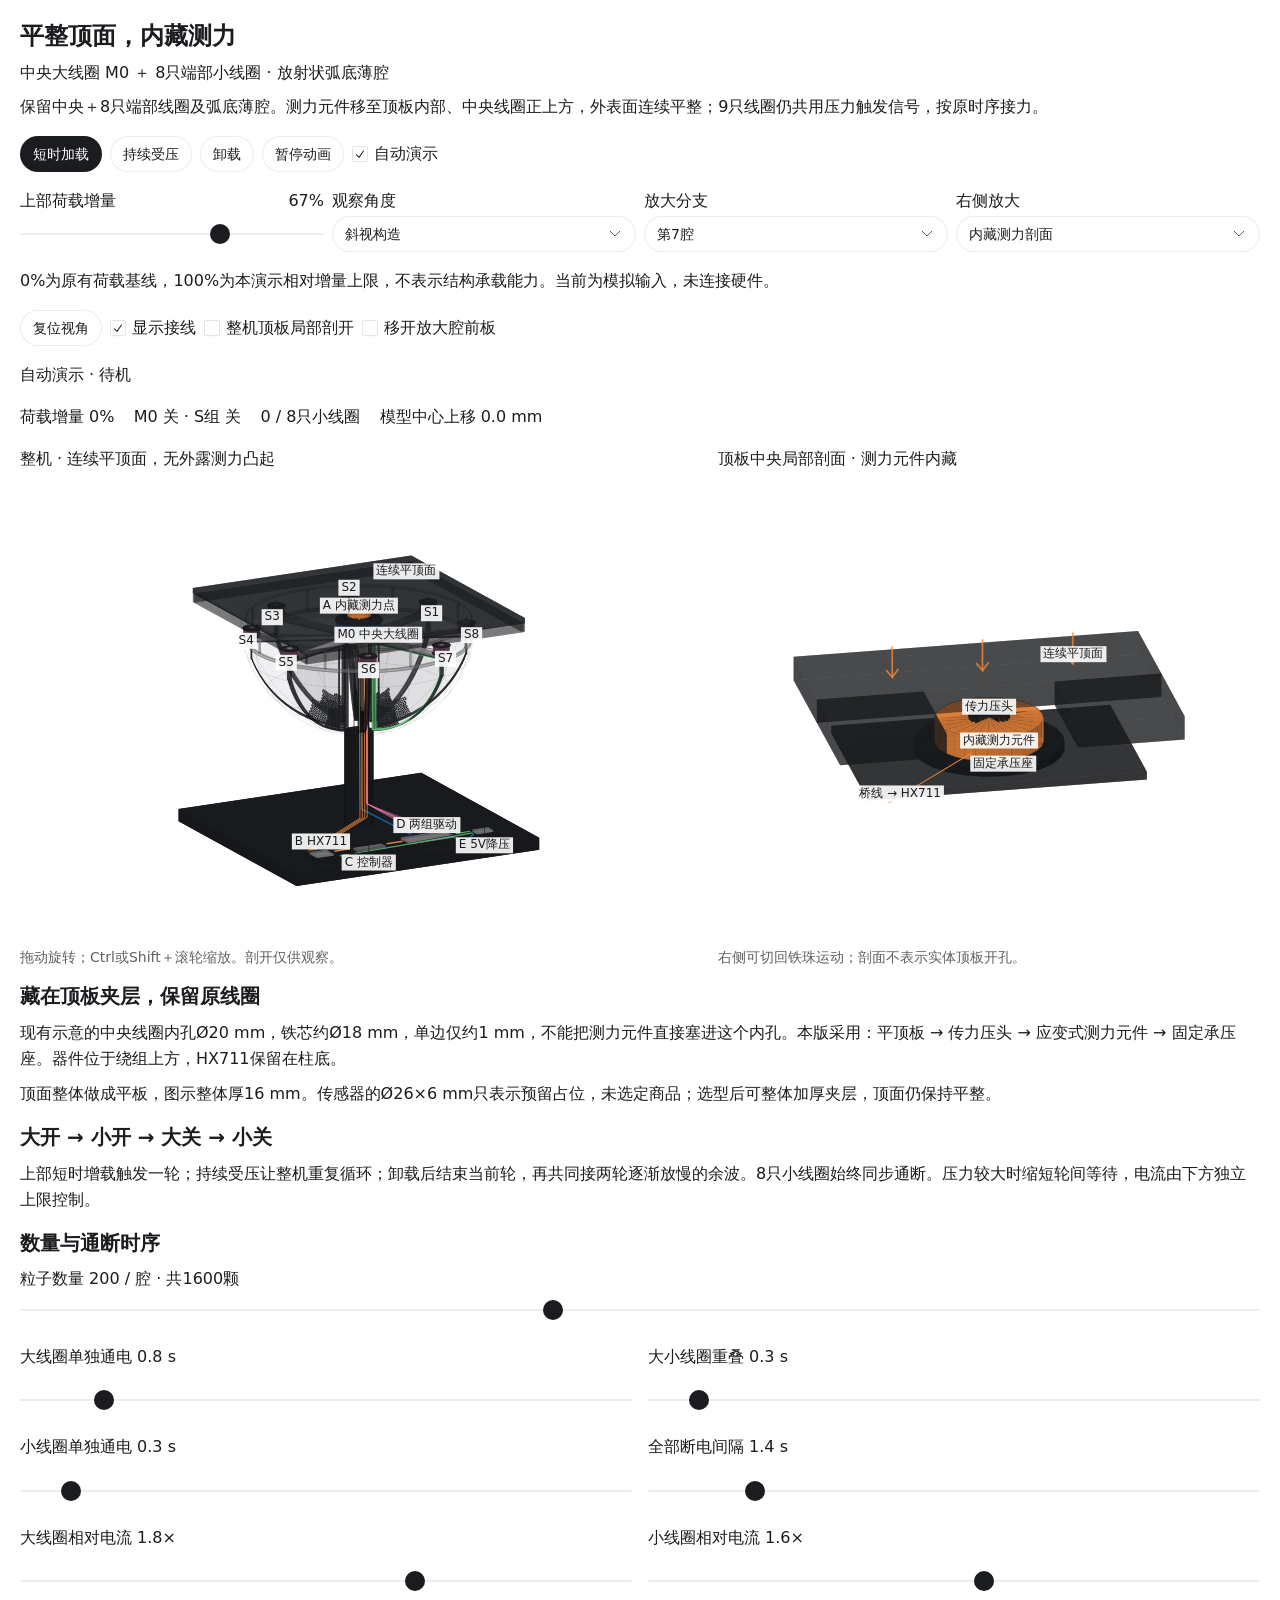
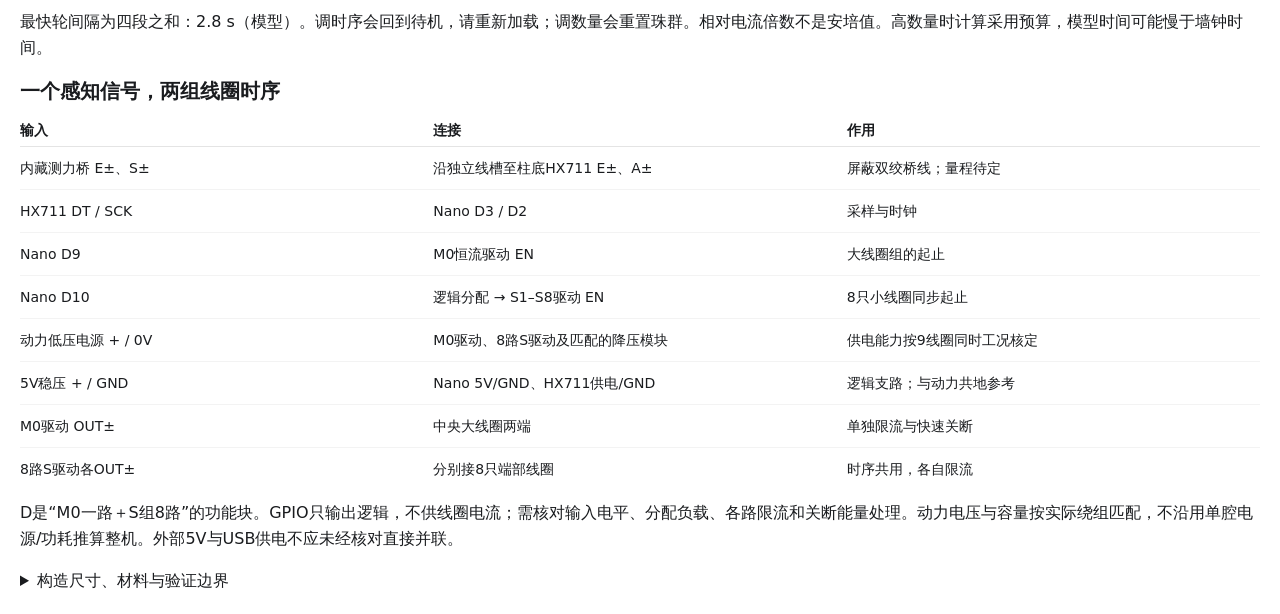
==== commit f46e5f18: "Conceal force sensor below a continuous flat capital top" ====
--- a/press-interaction.html
+++ b/press-interaction.html
@@ -3,7 +3,7 @@
 <head>
 <meta charset="utf-8">
 <meta name="viewport" content="width=device-width,initial-scale=1">
-<title>上部受压 · 中央与端部线圈接力</title>
+<title>平顶内置测力 · 中央与端部线圈接力</title>
 <style>
 
 :root {
@@ -1541,9 +1541,9 @@
 @media(max-width:500px){#press-prototype .press-sliders{grid-template-columns:minmax(0,1fr);}#press-prototype .press-heading{padding-right:0;}#press-prototype canvas{height:350px;}}
 </style>
 <header class="press-heading">
-<h1>上部受压，整个柱头一起响应</h1>
+<h1>平整顶面，内藏测力</h1>
 <p>中央大线圈 M0 ＋ 8只端部小线圈 · 放射状弧底薄腔</p>
-<p>按参考图保留原构型。9只线圈的绕组平面均水平，轴线均沿Z；小线圈位于分支端部R118。压力统一触发整机，8个分支共用同一时序。</p>
+<p>保留中央＋8只端部线圈及弧底薄腔。测力元件移至顶板内部、中央线圈正上方，外表面连续平整；9只线圈仍共用压力触发信号，按原时序接力。</p>
 </header>
 <div class="viz-controls" aria-label="上部加载演示">
 <button type="button" class="btn btn-primary" id="press-tap">短时加载</button><button type="button" class="btn" id="press-hold" aria-pressed="false">持续受压</button><button type="button" class="btn" id="press-release">卸载</button><button type="button" class="btn" id="press-play">暂停动画</button>
@@ -1553,15 +1553,17 @@
 <label class="form-label" for="press-force">上部荷载增量 <output id="press-force-value" class="tabular-nums">67%</output><input type="range" class="form-range" id="press-force" min="0" max="100" step="1" value="67" aria-describedby="press-baseline"></label>
 <label class="form-label" for="press-view">观察角度<select class="form-select" id="press-view"><option value="perspective">斜视构造</option><option value="front">正视</option><option value="top">俯视线圈</option></select></label>
 <label class="form-label" for="press-selected">放大分支<select class="form-select" id="press-selected"><option value="0">第1腔</option><option value="1">第2腔</option><option value="2">第3腔</option><option value="3">第4腔</option><option value="4">第5腔</option><option value="5">第6腔</option><option value="6" selected>第7腔</option><option value="7">第8腔</option></select></label>
+<label class="form-label" for="press-detail-mode">右侧放大<select class="form-select" id="press-detail-mode"><option value="sensor">内藏测力剖面</option><option value="chamber">铁珠分支运动</option></select></label>
 </div>
 <p id="press-baseline">0%为原有荷载基线，100%为本演示相对增量上限，不表示结构承载能力。当前为模拟输入，未连接硬件。</p>
-<div class="viz-controls"><button type="button" class="btn" id="press-fit">复位视角</button><label class="form-check"><input type="checkbox" class="form-check-input" id="press-wires" checked><span class="form-check-label">显示接线</span></label><label class="form-check"><input type="checkbox" class="form-check-input" id="press-open"><span class="form-check-label">移开放大腔前板</span></label></div>
+<div class="viz-controls"><button type="button" class="btn" id="press-fit">复位视角</button><label class="form-check"><input type="checkbox" class="form-check-input" id="press-wires" checked><span class="form-check-label">显示接线</span></label><label class="form-check"><input type="checkbox" class="form-check-input" id="press-topcut"><span class="form-check-label">整机顶板局部剖开</span></label><label class="form-check"><input type="checkbox" class="form-check-input" id="press-open"><span class="form-check-label">移开放大腔前板</span></label></div>
 <p id="press-status" class="press-status" aria-live="polite">正在准备三维示意…</p>
 <div class="press-readout tabular-nums"><span>荷载增量 <output id="press-pressure">0%</output></span><span id="press-current">M0 关 · S组 关</span><span id="press-active">0 / 8只小线圈</span><span>模型中心上移 <output id="press-rise">0.0 mm</output></span></div>
 <div class="press-views">
-<figure><figcaption>整机 · 原半球构型与上部测力点</figcaption><canvas id="press-whole" role="img" aria-label="中央一只大线圈，8只水平小线圈位于放射分支端部，8个透明薄腔的下缘跟随半球圆弧。上部荷载触发中央与端部线圈顺序接力，所有分支共同响应。">中央M0、端部S1至S8、上部测力点、采样器、控制器和两组驱动的位置及连线。</canvas><p class="text-small text-muted">拖动旋转；Ctrl或Shift＋滚轮缩放。手机可上下滚动页面。</p></figure>
-<figure><figcaption id="press-detail-caption">第7腔 · 200颗 · 与整机统一触发</figcaption><canvas id="press-detail" role="img" aria-label="所选弧底透明薄腔放大，端部竖轴线圈先接力增强吸附，全部断电后铁珠在重力下落回；所有8支路共用时序。">弧底R126，薄腔径向净宽96毫米、净隙2.8毫米、铁珠直径2毫米；端部小线圈轴线与中央大线圈平行。</canvas><p class="text-small text-muted">铁珠通电上移、向端部聚集；全部断电后回落。</p></figure>
+<figure><figcaption>整机 · 连续平顶面，无外露测力凸起</figcaption><canvas id="press-whole" role="img" aria-label="平顶板内部隐藏测力元件，中央一只大线圈与8只端部小线圈保持原位；8个放射状弧底薄腔共同响应上部荷载。">测力元件在顶板夹层内，HX711与控制器仍在底部，顶面无凸起。</canvas><p class="text-small text-muted">拖动旋转；Ctrl或Shift＋滚轮缩放。剖开仅供观察。</p></figure>
+<figure><figcaption id="press-detail-caption">顶板中央局部剖面 · 测力元件内藏</figcaption><canvas id="press-detail" role="img" aria-label="平顶板下方的传力压头、内藏测力元件和固定承压座的局部三维剖面；上表面连续平整。">在右侧放大中可切换内藏测力剖面和铁珠分支运动。</canvas><p class="text-small text-muted">右侧可切回铁珠运动；剖面不表示实体顶板开孔。</p></figure>
 </div>
+<section class="press-section" aria-labelledby="press-flat-title"><h2 id="press-flat-title">藏在顶板夹层，保留原线圈</h2><p>现有示意的中央线圈内孔Ø20 mm，铁芯约Ø18 mm，单边仅约1 mm，不能把测力元件直接塞进这个内孔。本版采用：平顶板 → 传力压头 → 应变式测力元件 → 固定承压座。器件位于绕组上方，HX711保留在柱底。</p><p>顶面整体做成平板，图示整体厚16 mm。传感器的Ø26×6 mm只表示预留占位，未选定商品；选型后可整体加厚夹层，顶面仍保持平整。</p></section>
 <section class="press-section" aria-labelledby="press-sequence-title"><h2 id="press-sequence-title">大开 → 小开 → 大关 → 小关</h2><p>上部短时增载触发一轮；持续受压让整机重复循环；卸载后结束当前轮，再共同接两轮逐渐放慢的余波。8只小线圈始终同步通断。压力较大时缩短轮间等待，电流由下方独立上限控制。</p></section>
 <section class="press-section" aria-labelledby="press-settings-title"><h2 id="press-settings-title">数量与通断时序</h2>
 <label class="form-label" for="press-count">粒子数量 <output id="press-count-value" class="tabular-nums">200 / 腔 · 共1600颗</output><input type="range" class="form-range" id="press-count" min="50" max="400" step="25" value="200"></label>
@@ -1575,17 +1577,19 @@
 </div><p>最快轮间隔为四段之和：<output id="press-period">2.8 s</output>（模型）。调时序会回到待机，请重新加载；调数量会重置珠群。相对电流倍数不是安培值。高数量时计算采用预算，模型时间可能慢于墙钟时间。</p></section>
 <section class="press-section" aria-labelledby="press-wire-title"><h2 id="press-wire-title">一个感知信号，两组线圈时序</h2>
 <table class="table table-sm"><caption class="sr-only">功能接线示意，驱动器接口须按实际型号核对</caption><thead><tr><th scope="col">输入</th><th scope="col">连接</th><th scope="col">作用</th></tr></thead><tbody>
-<tr><td>上部测力桥 E±、S±</td><td>HX711 E±、A±</td><td>采集荷载变化；量程待定</td></tr><tr><td>HX711 DT / SCK</td><td>Nano D3 / D2</td><td>采样与时钟</td></tr>
+<tr><td>内藏测力桥 E±、S±</td><td>沿独立线槽至柱底HX711 E±、A±</td><td>屏蔽双绞桥线；量程待定</td></tr><tr><td>HX711 DT / SCK</td><td>Nano D3 / D2</td><td>采样与时钟</td></tr>
 <tr><td>Nano D9</td><td>M0恒流驱动 EN</td><td>大线圈组的起止</td></tr><tr><td>Nano D10</td><td>逻辑分配 → S1–S8驱动 EN</td><td>8只小线圈同步起止</td></tr>
 <tr><td>动力低压电源 + / 0V</td><td>M0驱动、8路S驱动及匹配的降压模块</td><td>供电能力按9线圈同时工况核定</td></tr><tr><td>5V稳压 + / GND</td><td>Nano 5V/GND、HX711供电/GND</td><td>逻辑支路；与动力共地参考</td></tr>
 <tr><td>M0驱动 OUT±</td><td>中央大线圈两端</td><td>单独限流与快速关断</td></tr><tr><td>8路S驱动各OUT±</td><td>分别接8只端部线圈</td><td>时序共用，各自限流</td></tr></tbody></table>
 <p>D是“M0一路＋S组8路”的功能块。GPIO只输出逻辑，不供线圈电流；需核对输入电平、分配负载、各路限流和关断能量处理。动力电压与容量按实际绕组匹配，不沿用单腔电源/功耗推算整机。外部5V与USB供电不应未经核对直接并联。</p></section>
 <details><summary>构造尺寸、材料与验证边界</summary>
 <table class="table table-sm"><thead><tr><th scope="col">部件</th><th scope="col">示意参数</th></tr></thead><tbody>
-<tr><td>总体与薄腔</td><td>8腔等分45°；壳体R130、弧底R126；底板300×280 mm；上板标高258 mm</td></tr><tr><td>单腔与铁珠</td><td>径向净宽96、净隙2.8 mm，透明板各1.5 mm；Ø2 mm珠，每腔50–400颗</td></tr>
+<tr><td>总体与薄腔</td><td>8腔等分45°；壳体R130、弧底R126；底板300×280 mm；平顶面标高266 mm，顶板整体厚16 mm（示意）</td></tr><tr><td>单腔与铁珠</td><td>径向净宽96、净隙2.8 mm，透明板各1.5 mm；Ø2 mm珠，每腔50–400颗</td></tr>
 <tr><td>中央线圈 M0</td><td>绕组示意外径48、内径20、高14 mm；匝数、电流与温升待定</td></tr><tr><td>端部线圈 S1–S8</td><td>中心R118，绕组外径18、内径8、高8 mm；9只线圈轴线均竖直</td></tr><tr><td>采样、控制与驱动</td><td>上部适配量程测力元件、HX711、经典5V Nano、M0一路与S组8路驱动、匹配的动力及5V电源</td></tr>
 </tbody></table>
-<p>图示保持参考构型，不把之前收口U形磁路小样的800匝、1.3 A或低功耗数字套到这里。上部测力点为功能占位，不是承重节点加工图；实际测量和承载连接需按荷载及结构设计确定。</p>
+<p>顶板正常受力时，载荷须经过压头和测力元件；导向及限位保留工作间隙，不能让固定外框把载荷旁路。图中0.2 mm外框间隙仅供看清关系，实际须按测力元件允许变形和公差确定。承压座需单独接到柱身固定受力构件，不以绕组或磁芯作为承压柱；图中尚未完成该节点的承载设计。</p>
+<p>内藏位置靠近磁场和热源，需测量“同一静载、线圈开/关”的零点差，分辨载荷与电磁/温度干扰；桥线用屏蔽双绞、避开动力线，放大采样板置于柱底。需要按实际工作温度校准，不能靠软件归零掩盖线圈引起的假信号。布线依据：<a href="https://cloud.hbkworld.com/en/knowledge/resource-center/articles/wiring-of-strain-gauges1">HBK应变测量布线</a>。应变式测力垫圈是可用技术类别，尺寸须查具体器件及传力垫片：<a href="https://www.hbm.com/fileadmin/mediapool/hbmdoc/technical/B05474.pdf">HBK示例数据表</a>；本图未按该商品选型。</p>
+<p>图示保留中央＋8端部线圈构型，不套用收口U形磁路小样的匝数、电流或功耗。隐藏位置和器件轮廓为功能占位，不是承重节点加工图；真实建筑中的测量与承载连接须按实际荷载设计。</p>
 <p>压力以稳定基线F₀上的增量ΔF触发，持续增载期间不自动归零。演示滤波80 ms，高于相对刻度8%约100 ms时触发，低于约3.3%约150 ms时释放；实体阈值需标定。</p>
 <p>粒子运动沿用原网页的磁吸代理、重力与接触计算；为减轻负荷，8腔复制一个腔的定性轨迹，展示统一指令。没有求解真实磁场、磁路耦合、摩擦、剩磁和温升，不能用动画证明1600颗实体可按2.8 s循环或产生涌现。先验证单腔吸起与可靠释放，再逐步扩展。</p>
 </details>
@@ -1784,13 +1788,39 @@
      if(state.explode)for(const x of [0,W])for(const z of [E.floor(x),H])addLine([[x,-1.4,z],[x,front+1.5,z]].map(tr),palette.muted,.7,.4,true);
     }
    }
+
+   function flatTop(cut,local){
+    const tag=(start,name,z0,z1)=>{for(let j=start;j<commands.length;j++){commands[j].mechanical=name;commands[j].zRange=[z0,z1];}};
+    let start=commands.length;
+    if(local){box(-34,-22,248,34,22,250,neutral,.65);tag(start,'bearing-support',248,250);start=commands.length;}
+    ring(18,0,250,252,neutral,[0,0,0],{segments:24,alpha:.85});tag(start,'bearing-seat',250,252);start=commands.length;
+    // Functional envelope only, not a selected commercial sensor or rated bearing node.
+    ring(13,0,252,258,palette.particle,[0,0,0],{segments:28,alpha:.85});tag(start,'embedded-force-sensor',252,258);start=commands.length;
+    ring(5,0,258,260,neutral,[0,0,0],{segments:20,alpha:.95});tag(start,'load-button',258,260);start=commands.length;
+    const r=local?42:135,front=local?-28:-135,back=local?28:135;
+    if(cut){
+      box(-r,0,260,r,back,266,neutral,.54);
+      box(-r,front,260,-16,0,266,neutral,.54);box(16,front,260,r,0,266,neutral,.54);
+    }else box(-r,front,260,r,back,266,neutral,.66);
+    tag(start,'flat-cover',260,266);
+    if(!local){start=commands.length;
+      box(-135,-135,250,135,-132,259.8,neutral,.35);box(-135,132,250,135,135,259.8,neutral,.35);
+      box(-135,-132,250,-132,132,259.8,neutral,.35);box(132,-132,250,135,132,259.8,neutral,.35);
+      tag(start,'cover-frame',250,259.8);
+    }
+    if(local){
+      addLine([[-7,-14,255],[-30,-27,249]],palette.particle,1.1,.9);
+      for(const x of [-22,0,22]){addLine([[x,8,275],[x,8,267],[x-1.5,8,269]],palette.particle,1.7,.8);addLine([[x,8,267],[x+1.5,8,269]],palette.particle,1.7,.8);}
+    }
+   }
+   if(index===2){flatTop(true,true);commands.sort((a,b)=>a.depth-b.depth);return{commands,drive};}
    if(index===0){
     if(state.view!=='top'){
      box(-150,-140,0,150,140,14,neutral);ring(16,0,14,120,neutral,[0,0,0],{segments:24});
      for(const x of [-6,6])addLine([[x,0,20],[x,0,121],[x,0,239]],drive.big>.05?palette.coil:palette.muted,1,.7);
 
     }
-    box(-135,-135,250,135,135,258,neutral,state.open?.045:.42);
+    flatTop(state.cutTop,false);
     for(let j=0;j<16;j++){const a=j*Math.PI/8,pts=[];for(let k=0;k<=24;k++){const t=k*Math.PI/48;pts.push([130*Math.sin(t)*Math.cos(a),130*Math.sin(t)*Math.sin(a),250-130*Math.cos(t)]);}addLine(pts,palette.muted,.8,state.open?.12:.48);}
     for(const z of [168,205,250]){const r=Math.sqrt(130**2-(250-z)**2),pts=[];for(let k=0;k<=64;k++){const t=k*Math.PI/32;pts.push([r*Math.cos(t),r*Math.sin(t),z]);}addLine(pts,palette.muted,.7,state.open?.14:.34);}
     // A single central winding with shared upper pole arms: conceptual magnetic circuit.
@@ -1808,13 +1838,12 @@
      branchCoil(l);
     }
 
-    // A shallow upper load-sensing placeholder, retaining the reference capital outline.
-    ring(13,0,258,264,palette.particle,[0,0,0],{segments:20,alpha:.6});
+    // The force sensor is enclosed below the continuous plane z=266.
     if(load>0)for(const x of [-65,0,65]){addLine([[x,0,293],[x,0,269],[x-3,0,274]],palette.particle,2,.9);addLine([[x,0,269],[x+3,0,274]],palette.particle,2,.9);}
     const boards=[[-115,-116,-84,-90],[-65,-116,-20,-98],[0,-116,65,-86],[83,-116,113,-96]];
     for(const b of boards){box(b[0],b[1],14,b[2],b[3],19,palette.surface);box(b[0]+5,b[1]+4,19,b[2]-5,b[3]-4,21,steel,.65);}
     if(wires){
-      for(let k=0;k<4;k++)addLine([[-7+k*3,0,264],[-7+k*3,0,25],[-110+k*3,-90,21]],palette.particle,.9,.8);
+      for(let k=0;k<4;k++)addLine([[-7+k*3,-14,255],[-7+k*3,-16,25],[-110+k*3,-90,21]],palette.particle,.9,.8);
       addLine([[-84,-103,21],[-65,-103,21]],palette.particle,1.5,.9);
       addLine([[-20,-104,21],[0,-104,21]],palette.particle,1.5,.9);
       addLine([[65,-105,21],[83,-105,21]],palette.spacer,1.4,.85);
@@ -1838,7 +1867,7 @@
  const root=document.getElementById('press-prototype'),by=id=>root.querySelector('#press-'+id),clamp=(x,a,b)=>Math.max(a,Math.min(b,x));
  const E=window.VerticalGranular,reduced=matchMedia('(prefers-reduced-motion: reduce)');
  const defaults={lead:.8,overlap:.3,hold:.3,allOff:1.4};
- const state={playing:!reduced.matches,auto:true,force:10,selected:6,beadCount:200,wires:true,open:false,view:'perspective',durations:{...defaults},currents:{big:1.8,small:1.6},cameras:[{yaw:-.48,elev:.29,zoom:1},{yaw:-.20,elev:.10,zoom:1}]};
+ const state={playing:!reduced.matches,auto:true,force:10,selected:6,beadCount:200,wires:true,open:false,cutTop:false,detailMode:'sensor',view:'perspective',durations:{...defaults},currents:{big:1.8,small:1.6},cameras:[{yaw:-.48,elev:.29,zoom:1},{yaw:-.20,elev:.10,zoom:1}]};
  let controller,particles,initialMean,last=0,lastDraw=0,accumulator=0,autoWas=-1,palette,scenePalette,disposed=false;
  const canvases=[by('whole'),by('detail')],contexts=canvases.map(c=>c.getContext('2d')),sizes=[{},{}],labelBounds=[[],[]],drag=[null,null];
    function rgbToken(name) {
@@ -1877,10 +1906,10 @@
   if(Number.isInteger(s.beadCount)&&s.beadCount>=50&&s.beadCount<=400)state.beadCount=s.beadCount;
   if(validDurations(s.durations))state.durations={...s.durations};
   if(s.currents&&['big','small'].every(k=>Number.isFinite(s.currents[k])&&s.currents[k]>=.5&&s.currents[k]<=2.5))state.currents={...s.currents};
-  for(const k of ['wires','open'])if(typeof s[k]==='boolean')state[k]=s[k];if(['perspective','front','top'].includes(s.view))setView(s.view);
+  for(const k of ['wires','open','cutTop'])if(typeof s[k]==='boolean')state[k]=s[k];if(['sensor','chamber'].includes(s.detailMode))state.detailMode=s.detailMode;if(['perspective','front','top'].includes(s.view))setView(s.view);
  }
  try{applySaved(window.openai?.widgetState||JSON.parse(localStorage.getItem('capital-central-relay-v1')||'null'));}catch(_){}
- function save(){const s={kind:'capital-central-relay-v1',force:state.force,selected:state.selected,beadCount:state.beadCount,durations:{...state.durations},currents:{...state.currents},wires:state.wires,open:state.open,view:state.view};try{window.openai?.setWidgetState({modelContent:{structure:'central coil + 8 outer-end coils, all axes Z',pressureIncrement_percent:state.force/15*100,beads:state.beadCount*8,timing:state.durations},privateContent:s})?.catch(()=>{});localStorage.setItem(s.kind,JSON.stringify({privateContent:s}));}catch(_){} }
+ function save(){const s={kind:'capital-central-relay-v1',force:state.force,selected:state.selected,beadCount:state.beadCount,durations:{...state.durations},currents:{...state.currents},wires:state.wires,open:state.open,cutTop:state.cutTop,detailMode:state.detailMode,view:state.view};try{window.openai?.setWidgetState({modelContent:{structure:'flat top with concealed sensor; central + 8 end coils, all axes Z',pressureIncrement_percent:state.force/15*100,beads:state.beadCount*8,timing:state.durations},privateContent:s})?.catch(()=>{});localStorage.setItem(s.kind,JSON.stringify({privateContent:s}));}catch(_){} }
  const proxy={scenario:'normal',get layers(){return Array(8).fill(particles.layers[0]);},drive:()=>controller.drive(),stats:()=>particles.stats(0)};
  function resetParticles(){particles=E.createWorld({layerCount:1,beadCount:state.beadCount,currents:state.currents});particles.drive=()=>controller.drive();initialMean=particles.stats(0).meanHeight;}
  function reset(){controller=LoadRelay.create(()=>state.durations);resetParticles();autoWas=-1;accumulator=0;}
@@ -1889,16 +1918,17 @@
  function sync(){by('force').value=Math.round(state.force/15*100);by('force-value').textContent=Math.round(state.force/15*100)+'%';by('selected').value=state.selected;by('count').value=state.beadCount;by('count-value').textContent=state.beadCount+' / 腔 · 共'+state.beadCount*8+'颗';
   for(const k of Object.keys(limits)){by(k).value=state.durations[k];by(k+'-value').textContent=Number(state.durations[k].toFixed(1))+' s';}
   for(const k of ['big','small']){by('current-'+k).value=state.currents[k];by('current-'+k+'-value').textContent=state.currents[k].toFixed(1)+'×';}
-  by('wires').checked=state.wires;by('open').checked=state.open;by('view').value=state.view;by('auto').checked=state.auto;by('play').textContent=state.playing?'暂停动画':'播放动画';by('hold').setAttribute('aria-pressed',String(!state.auto&&controller.state.raw>0&&controller.state.tapUntil<0));by('period').textContent=base().toFixed(1)+' s';by('detail-caption').textContent='第'+(state.selected+1)+'腔 · '+state.beadCount+'颗 · 与整机统一触发';}
- function projection(i){const {w,h}=sizes[i],c=state.cameras[i],bounds=i===0?[[-150,150],[-140,140],[0,301]]:[[-50,62],[state.open?-16:-12,12],[0,128]],ca=Math.cos(c.yaw),sa=Math.sin(c.yaw),ce=Math.cos(c.elev),se=Math.sin(c.elev);
+  by('wires').checked=state.wires;by('open').checked=state.open;by('open').disabled=state.detailMode==='sensor';by('topcut').checked=state.cutTop;by('detail-mode').value=state.detailMode;by('view').value=state.view;by('auto').checked=state.auto;by('play').textContent=state.playing?'暂停动画':'播放动画';by('hold').setAttribute('aria-pressed',String(!state.auto&&controller.state.raw>0&&controller.state.tapUntil<0));by('period').textContent=base().toFixed(1)+' s';by('detail-caption').textContent=state.detailMode==='sensor'?'顶板中央局部剖面 · 测力元件内藏':'第'+(state.selected+1)+'腔 · '+state.beadCount+'颗 · 与整机统一触发';by('detail').setAttribute('aria-label',state.detailMode==='sensor'?'平整顶板下方依次为传力压头、内藏应变式测力元件和固定承压座；剖开仅供观察。':'所选弧底透明薄腔，端部线圈随统一信号接力吸附，全部断电后铁珠落回。');}
+ function projection(i){const {w,h}=sizes[i],original=state.cameras[i],sensor=i===1&&state.detailMode==='sensor',c=sensor?{...original,elev:.38}:original,bounds=i===0?[[-150,150],[-140,140],[0,301]]:sensor?[[-48,48],[-34,34],[246,277]]:[[-50,62],[state.open?-16:-12,12],[0,128]],ca=Math.cos(c.yaw),sa=Math.sin(c.yaw),ce=Math.cos(c.elev),se=Math.sin(c.elev);
   function rotate(p){return{x:p[0]*ca+p[1]*sa,y:-p[0]*sa*se+p[1]*ca*se+p[2]*ce,d:p[0]*sa*ce-p[1]*ca*ce+p[2]*se};}
   const pts=[];for(const x of bounds[0])for(const y of bounds[1])for(const z of bounds[2])pts.push(rotate([x,y,z]));const xs=pts.map(p=>p.x),ys=pts.map(p=>p.y),lx=Math.min(...xs),hx=Math.max(...xs),ly=Math.min(...ys),hy=Math.max(...ys),scale=Math.min((w-2*Math.min(w*.12,46))/(hx-lx),(h-2*Math.min(h*.13,48))/(hy-ly))*c.zoom;
   return{scale,project(p){const v=rotate(p);return{x:w/2+(v.x-(lx+hx)/2)*scale,y:h/2-6-(v.y-(ly+hy)/2)*scale,d:v.d};}};
  }
  const meshes=[[],[]];
- function scene(detail){const i=detail?1:0,P=projection(i),sceneState={selected:state.selected,beadCount:state.beadCount,open:true,explode:state.open,view:state.view};return window.RelayReferenceScene(i,P,sceneState,proxy,scenePalette,controller.state.raw,state.wires);}
- function labels(i){if(i===1)return[{p:[-19,-5,77],text:'弧底 R126'},{p:[E.SMALL_RADIUS-E.RIN-E.W/2,0,124],text:'端部小线圈 S'+(state.selected+1)},{p:[0,-6,12],text:'净宽96 · 净隙2.8 mm'}];
-  const a=[{p:[0,0,270],text:'A 上部测力点'},{p:[24,0,239],text:'M0 中央大线圈'},{p:[-100,-102,26],text:'B HX711'},{p:[-43,-106,26],text:'C 控制器'},{p:[32,-100,26],text:'D 两组驱动'},{p:[100,-106,26],text:'E 5V降压'}];
+ function scene(detail){const i=detail?1:0,P=projection(i),sceneState={selected:state.selected,beadCount:state.beadCount,open:true,explode:state.open,cutTop:state.cutTop,view:state.view};return window.RelayReferenceScene(detail&&state.detailMode==='sensor'?2:i,P,sceneState,proxy,scenePalette,controller.state.raw,state.wires);}
+ function labels(i){if(i===1&&state.detailMode==='sensor')return[{p:[23,12,266],text:'连续平顶面'},{p:[0,0,259],text:'传力压头'},{p:[0,-12,255],text:'内藏测力元件'},{p:[0,-17,251],text:'固定承压座'},{p:[-27,-26,249],text:'桥线 → HX711'}];
+  if(i===1)return[{p:[-19,-5,77],text:'弧底 R126'},{p:[E.SMALL_RADIUS-E.RIN-E.W/2,0,124],text:'端部小线圈 S'+(state.selected+1)},{p:[0,-6,12],text:'净宽96 · 净隙2.8 mm'}];
+  const a=[{p:[0,0,255],text:'A 内藏测力点'},{p:[90,60,266],text:'连续平顶面'},{p:[24,0,239],text:'M0 中央大线圈'},{p:[-100,-102,26],text:'B HX711'},{p:[-43,-106,26],text:'C 控制器'},{p:[32,-100,26],text:'D 两组驱动'},{p:[100,-106,26],text:'E 5V降压'}];
   for(let l=0;l<8;l++){const t=(l+.5)*Math.PI/4;a.push({p:[124*Math.cos(t),124*Math.sin(t),218],text:'S'+(l+1)});}return a;
  }
  function paint(i){const ctx=contexts[i],{w,h}=sizes[i];ctx.clearRect(0,0,w,h);const built=scene(i===1);meshes[i]=built.commands;
@@ -1916,7 +1946,8 @@
  function manual(){state.auto=false;autoWas=-1;by('auto').checked=false;}
  by('tap').addEventListener('click',()=>{manual();controller.tap();sync();render();});by('hold').addEventListener('click',()=>{manual();if(!state.force)state.force=10;controller.hold(state.force);sync();render();});by('release').addEventListener('click',()=>{manual();controller.release();sync();render();});
  by('force').addEventListener('input',()=>{manual();state.force=Number(by('force').value)*.15;controller.hold(state.force);sync();save();render();});
- by('selected').addEventListener('change',()=>{state.selected=Number(by('selected').value);sync();save();render();});
+ by('selected').addEventListener('change',()=>{state.selected=Number(by('selected').value);state.detailMode='chamber';sync();save();render();});
+ by('detail-mode').addEventListener('change',()=>{state.detailMode=by('detail-mode').value;sync();save();render();});by('topcut').addEventListener('change',()=>{state.cutTop=by('topcut').checked;save();render();});
  by('count').addEventListener('input',()=>{const n=Number(by('count').value);if(!Number.isInteger(n)||n<50||n>400)return;state.beadCount=n;resetParticles();sync();save();render();});
  for(const k of Object.keys(limits))by(k).addEventListener('input',()=>{const n=Number(by(k).value);if(n<limits[k][0]||n>limits[k][1])return;state.durations[k]=n;reset();sync();save();render();});
  for(const k of ['big','small'])by('current-'+k).addEventListener('input',()=>{state.currents[k]=Number(by('current-'+k).value);particles.currents={...state.currents};sync();save();render();});
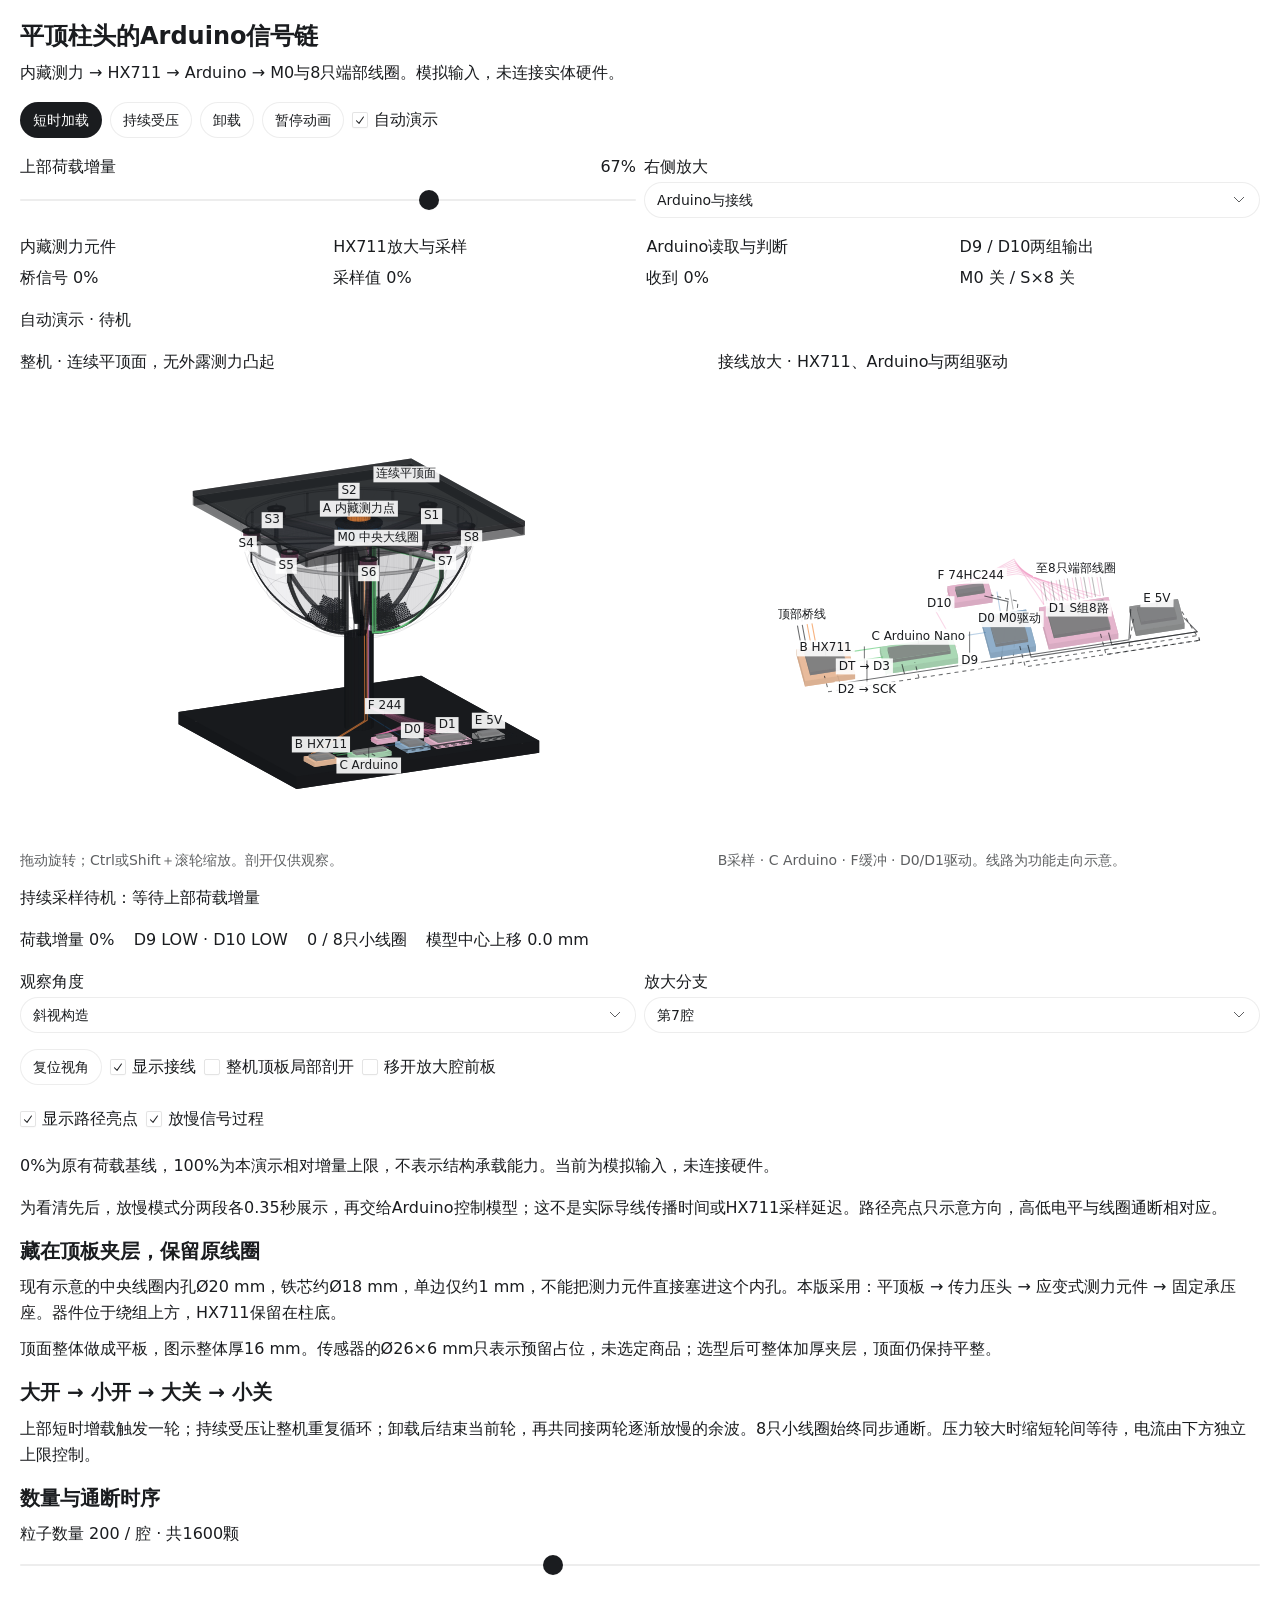
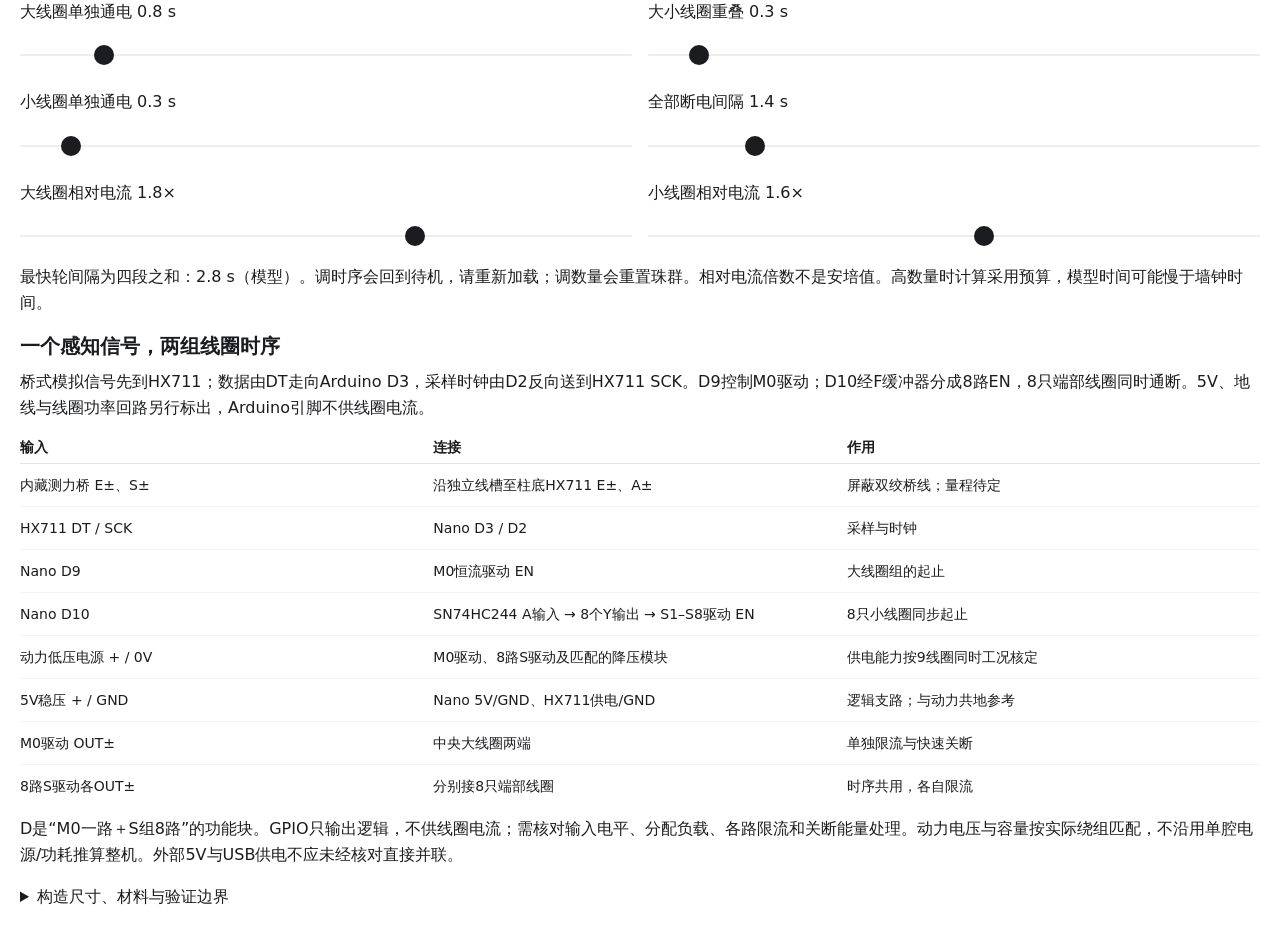
==== commit 90a8133c: "Animate sensor to HX711 to Arduino and coil driver signal flow" ====
--- a/press-interaction.html
+++ b/press-interaction.html
@@ -3,7 +3,7 @@
 <head>
 <meta charset="utf-8">
 <meta name="viewport" content="width=device-width,initial-scale=1">
-<title>平顶内置测力 · 中央与端部线圈接力</title>
+<title>平顶受压 · Arduino信号与线圈接力</title>
 <style>
 
 :root {
@@ -1537,13 +1537,17 @@
 #press-prototype th,#press-prototype td{overflow-wrap:anywhere;}
 #press-prototype details>*+*{margin-top:calc(var(--font-size-base)*.75);}
 #press-prototype .press-status{min-height:1.5em;}
+#press-prototype .signal-chain{display:grid;grid-template-columns:repeat(4,minmax(0,1fr));gap:calc(var(--font-size-base)*.8);list-style:none;margin:0;padding:0;}
+#press-prototype .signal-chain li{display:grid;gap:calc(var(--font-size-base)*.3);min-width:0;}
+#press-prototype .signal-chain li[aria-current="step"]>span{font-weight:500;text-decoration:underline;text-underline-offset:.25em;}
+#press-prototype .signal-chain output{font-variant-numeric:tabular-nums;}
+@media(max-width:600px){#press-prototype .signal-chain{grid-template-columns:repeat(2,minmax(0,1fr));}}
 @media(max-width:780px){#press-prototype .press-views{grid-template-columns:minmax(0,1fr);}#press-prototype canvas{height:390px;}}
 @media(max-width:500px){#press-prototype .press-sliders{grid-template-columns:minmax(0,1fr);}#press-prototype .press-heading{padding-right:0;}#press-prototype canvas{height:350px;}}
 </style>
 <header class="press-heading">
-<h1>平整顶面，内藏测力</h1>
-<p>中央大线圈 M0 ＋ 8只端部小线圈 · 放射状弧底薄腔</p>
-<p>保留中央＋8只端部线圈及弧底薄腔。测力元件移至顶板内部、中央线圈正上方，外表面连续平整；9只线圈仍共用压力触发信号，按原时序接力。</p>
+<h1>平顶柱头的Arduino信号链</h1>
+<p>内藏测力 → HX711 → Arduino → M0与8只端部线圈。模拟输入，未连接实体硬件。</p>
 </header>
 <div class="viz-controls" aria-label="上部加载演示">
 <button type="button" class="btn btn-primary" id="press-tap">短时加载</button><button type="button" class="btn" id="press-hold" aria-pressed="false">持续受压</button><button type="button" class="btn" id="press-release">卸载</button><button type="button" class="btn" id="press-play">暂停动画</button>
@@ -1551,18 +1555,21 @@
 </div>
 <div class="viz-controls">
 <label class="form-label" for="press-force">上部荷载增量 <output id="press-force-value" class="tabular-nums">67%</output><input type="range" class="form-range" id="press-force" min="0" max="100" step="1" value="67" aria-describedby="press-baseline"></label>
-<label class="form-label" for="press-view">观察角度<select class="form-select" id="press-view"><option value="perspective">斜视构造</option><option value="front">正视</option><option value="top">俯视线圈</option></select></label>
-<label class="form-label" for="press-selected">放大分支<select class="form-select" id="press-selected"><option value="0">第1腔</option><option value="1">第2腔</option><option value="2">第3腔</option><option value="3">第4腔</option><option value="4">第5腔</option><option value="5">第6腔</option><option value="6" selected>第7腔</option><option value="7">第8腔</option></select></label>
-<label class="form-label" for="press-detail-mode">右侧放大<select class="form-select" id="press-detail-mode"><option value="sensor">内藏测力剖面</option><option value="chamber">铁珠分支运动</option></select></label>
+<label class="form-label" for="press-detail-mode">右侧放大<select class="form-select" id="press-detail-mode"><option value="electronics">Arduino与接线</option><option value="sensor">内藏测力剖面</option><option value="chamber">铁珠分支运动</option></select></label>
 </div>
-<p id="press-baseline">0%为原有荷载基线，100%为本演示相对增量上限，不表示结构承载能力。当前为模拟输入，未连接硬件。</p>
-<div class="viz-controls"><button type="button" class="btn" id="press-fit">复位视角</button><label class="form-check"><input type="checkbox" class="form-check-input" id="press-wires" checked><span class="form-check-label">显示接线</span></label><label class="form-check"><input type="checkbox" class="form-check-input" id="press-topcut"><span class="form-check-label">整机顶板局部剖开</span></label><label class="form-check"><input type="checkbox" class="form-check-input" id="press-open"><span class="form-check-label">移开放大腔前板</span></label></div>
+<ol class="signal-chain" aria-label="受压信号传递过程"><li id="press-signal-sensor"><span>内藏测力元件</span><output id="press-signal-sensor-value">桥信号0%</output></li><li id="press-signal-hx"><span>HX711放大与采样</span><output id="press-signal-hx-value">采样值0%</output></li><li id="press-signal-arduino"><span>Arduino读取与判断</span><output id="press-signal-arduino-value">收到0%</output></li><li id="press-signal-driver"><span>D9 / D10两组输出</span><output id="press-signal-driver-value">M0关 / S×8关</output></li></ol>
 <p id="press-status" class="press-status" aria-live="polite">正在准备三维示意…</p>
-<div class="press-readout tabular-nums"><span>荷载增量 <output id="press-pressure">0%</output></span><span id="press-current">M0 关 · S组 关</span><span id="press-active">0 / 8只小线圈</span><span>模型中心上移 <output id="press-rise">0.0 mm</output></span></div>
 <div class="press-views">
 <figure><figcaption>整机 · 连续平顶面，无外露测力凸起</figcaption><canvas id="press-whole" role="img" aria-label="平顶板内部隐藏测力元件，中央一只大线圈与8只端部小线圈保持原位；8个放射状弧底薄腔共同响应上部荷载。">测力元件在顶板夹层内，HX711与控制器仍在底部，顶面无凸起。</canvas><p class="text-small text-muted">拖动旋转；Ctrl或Shift＋滚轮缩放。剖开仅供观察。</p></figure>
-<figure><figcaption id="press-detail-caption">顶板中央局部剖面 · 测力元件内藏</figcaption><canvas id="press-detail" role="img" aria-label="平顶板下方的传力压头、内藏测力元件和固定承压座的局部三维剖面；上表面连续平整。">在右侧放大中可切换内藏测力剖面和铁珠分支运动。</canvas><p class="text-small text-muted">右侧可切回铁珠运动；剖面不表示实体顶板开孔。</p></figure>
+<figure><figcaption id="press-detail-caption">接线放大 · HX711、Arduino与两组驱动</figcaption><canvas id="press-detail" role="img" aria-label="底部电子仓三维接线放大，包括HX711、Arduino Nano、74HC244缓冲器、中央线圈驱动、8路端部驱动和5V降压模块。">右侧可选择Arduino接线、内藏测力剖面或铁珠分支。</canvas><p class="text-small text-muted">B采样 · C Arduino · F缓冲 · D0/D1驱动。线路为功能走向示意。</p></figure>
 </div>
+<p id="press-signal-description">持续采样待机：等待上部荷载增量</p>
+<div class="press-readout tabular-nums"><span>荷载增量 <output id="press-pressure">0%</output></span><span id="press-current">M0 关 · S组 关</span><span id="press-active">0 / 8只小线圈</span><span>模型中心上移 <output id="press-rise">0.0 mm</output></span></div>
+<div class="viz-controls"><label class="form-label" for="press-view">观察角度<select class="form-select" id="press-view"><option value="perspective">斜视构造</option><option value="front">正视</option><option value="top">俯视线圈</option></select></label><label class="form-label" for="press-selected">放大分支<select class="form-select" id="press-selected"><option value="0">第1腔</option><option value="1">第2腔</option><option value="2">第3腔</option><option value="3">第4腔</option><option value="4">第5腔</option><option value="5">第6腔</option><option value="6" selected>第7腔</option><option value="7">第8腔</option></select></label></div>
+<div class="viz-controls"><button type="button" class="btn" id="press-fit">复位视角</button><label class="form-check"><input type="checkbox" class="form-check-input" id="press-wires" checked><span class="form-check-label">显示接线</span></label><label class="form-check"><input type="checkbox" class="form-check-input" id="press-topcut"><span class="form-check-label">整机顶板局部剖开</span></label><label class="form-check"><input type="checkbox" class="form-check-input" id="press-open"><span class="form-check-label">移开放大腔前板</span></label></div>
+<div class="viz-controls"><label class="form-check"><input type="checkbox" class="form-check-input" id="press-show-flow" checked><span class="form-check-label">显示路径亮点</span></label><label class="form-check"><input type="checkbox" class="form-check-input" id="press-slow-signal" checked><span class="form-check-label">放慢信号过程</span></label></div>
+<p id="press-baseline">0%为原有荷载基线，100%为本演示相对增量上限，不表示结构承载能力。当前为模拟输入，未连接硬件。</p>
+<p>为看清先后，放慢模式分两段各0.35秒展示，再交给Arduino控制模型；这不是实际导线传播时间或HX711采样延迟。路径亮点只示意方向，高低电平与线圈通断相对应。</p>
 <section class="press-section" aria-labelledby="press-flat-title"><h2 id="press-flat-title">藏在顶板夹层，保留原线圈</h2><p>现有示意的中央线圈内孔Ø20 mm，铁芯约Ø18 mm，单边仅约1 mm，不能把测力元件直接塞进这个内孔。本版采用：平顶板 → 传力压头 → 应变式测力元件 → 固定承压座。器件位于绕组上方，HX711保留在柱底。</p><p>顶面整体做成平板，图示整体厚16 mm。传感器的Ø26×6 mm只表示预留占位，未选定商品；选型后可整体加厚夹层，顶面仍保持平整。</p></section>
 <section class="press-section" aria-labelledby="press-sequence-title"><h2 id="press-sequence-title">大开 → 小开 → 大关 → 小关</h2><p>上部短时增载触发一轮；持续受压让整机重复循环；卸载后结束当前轮，再共同接两轮逐渐放慢的余波。8只小线圈始终同步通断。压力较大时缩短轮间等待，电流由下方独立上限控制。</p></section>
 <section class="press-section" aria-labelledby="press-settings-title"><h2 id="press-settings-title">数量与通断时序</h2>
@@ -1576,9 +1583,10 @@
 <div class="press-field"><label class="form-label" for="press-current-small">小线圈相对电流 <output id="press-current-small-value">1.6×</output></label><input class="form-range" type="range" id="press-current-small" min="0.5" max="2.5" step="0.1" value="1.6"></div>
 </div><p>最快轮间隔为四段之和：<output id="press-period">2.8 s</output>（模型）。调时序会回到待机，请重新加载；调数量会重置珠群。相对电流倍数不是安培值。高数量时计算采用预算，模型时间可能慢于墙钟时间。</p></section>
 <section class="press-section" aria-labelledby="press-wire-title"><h2 id="press-wire-title">一个感知信号，两组线圈时序</h2>
+<p>桥式模拟信号先到HX711；数据由DT走向Arduino D3，采样时钟由D2反向送到HX711 SCK。D9控制M0驱动；D10经F缓冲器分成8路EN，8只端部线圈同时通断。5V、地线与线圈功率回路另行标出，Arduino引脚不供线圈电流。</p>
 <table class="table table-sm"><caption class="sr-only">功能接线示意，驱动器接口须按实际型号核对</caption><thead><tr><th scope="col">输入</th><th scope="col">连接</th><th scope="col">作用</th></tr></thead><tbody>
 <tr><td>内藏测力桥 E±、S±</td><td>沿独立线槽至柱底HX711 E±、A±</td><td>屏蔽双绞桥线；量程待定</td></tr><tr><td>HX711 DT / SCK</td><td>Nano D3 / D2</td><td>采样与时钟</td></tr>
-<tr><td>Nano D9</td><td>M0恒流驱动 EN</td><td>大线圈组的起止</td></tr><tr><td>Nano D10</td><td>逻辑分配 → S1–S8驱动 EN</td><td>8只小线圈同步起止</td></tr>
+<tr><td>Nano D9</td><td>M0恒流驱动 EN</td><td>大线圈组的起止</td></tr><tr><td>Nano D10</td><td>SN74HC244 A输入 → 8个Y输出 → S1–S8驱动 EN</td><td>8只小线圈同步起止</td></tr>
 <tr><td>动力低压电源 + / 0V</td><td>M0驱动、8路S驱动及匹配的降压模块</td><td>供电能力按9线圈同时工况核定</td></tr><tr><td>5V稳压 + / GND</td><td>Nano 5V/GND、HX711供电/GND</td><td>逻辑支路；与动力共地参考</td></tr>
 <tr><td>M0驱动 OUT±</td><td>中央大线圈两端</td><td>单独限流与快速关断</td></tr><tr><td>8路S驱动各OUT±</td><td>分别接8只端部线圈</td><td>时序共用，各自限流</td></tr></tbody></table>
 <p>D是“M0一路＋S组8路”的功能块。GPIO只输出逻辑，不供线圈电流；需核对输入电平、分配负载、各路限流和关断能量处理。动力电压与容量按实际绕组匹配，不沿用单腔电源/功耗推算整机。外部5V与USB供电不应未经核对直接并联。</p></section>
@@ -1697,6 +1705,72 @@
  return{create,STEP};
 });
 
+(function(root,factory){const api=factory();if(typeof module==='object'&&module.exports)module.exports=api;else root.SignalPath=api;})(typeof window!=='undefined'?window:globalThis,function(){
+ 'use strict';
+ const clamp=v=>Math.max(0,Math.min(15,v));
+ function create(deliver){
+  const s={source:0,hx:0,nano:0,slow:true,queue:[],events:[],stage:'idle',stageAt:-100,commands:{big:{value:0,at:-100},small:{value:0,at:-100}}};
+  function event(type,force,time){s.stage=type;s.stageAt=time;s.events.push({type,force,time});if(s.events.length>32)s.events.shift();}
+  function input(force,now){if(!Number.isFinite(force))return;force=clamp(force);if(force===s.source)return;s.source=force;event('sensor',force,now);
+   if(!s.slow){s.hx=s.nano=force;deliver(force);event('arduino',force,now);return;}
+   s.queue.push({at:now+.35,type:'hx',force},{at:now+.7,type:'arduino',force});s.queue.sort((a,b)=>a.at-b.at);
+   // UI input is not a hardware sample stream; bound unusually fast slider floods.
+   if(s.queue.length>128)s.queue.splice(0,s.queue.length-128);
+  }
+  function tick(now){while(s.queue.length&&s.queue[0].at<=now+1e-9){const e=s.queue.shift();if(e.type==='hx')s.hx=e.force;else{s.nano=e.force;deliver(e.force);}event(e.type,e.force,e.at);}s.events=s.events.filter(e=>now-e.time<2);}
+  function setSlow(value,now){s.slow=!!value;s.queue=[];s.hx=s.nano=s.source;deliver(s.source);event('arduino',s.source,now);}
+  function outputs(d,now){for(const k of ['big','small'])if(s.commands[k].value!==d[k]){s.commands[k]={value:d[k],at:now};event('driver',s.nano,now);}}
+  function snapshot(now,d){const stage=now-s.stageAt<1.1?s.stage:d.level?'driver':s.source>0?'arduino':'idle';return{source:s.source,hx:s.hx,nano:s.nano,stage,slow:s.slow,pending:s.queue.length,big:d.big,small:d.small};}
+  return{state:s,input,tick,setSlow,outputs,snapshot};
+ }
+ return{create};
+});
+
+(function(root,factory){const api=factory();if(typeof module==='object'&&module.exports)module.exports=api;else root.CapitalWiring=api;})(typeof window!=='undefined'?window:globalThis,function(){
+ 'use strict';
+ const boards=[
+  {id:'hx',label:'HX711',bounds:[-115,-116,14,-84,-90,19],color:'particle'},
+  {id:'nano',label:'Arduino Nano',bounds:[-65,-116,14,-20,-98,19],color:'spacer'},
+  {id:'buffer',label:'74HC244',bounds:[-15,-72,14,10,-58,19],color:'small'},
+  {id:'m0driver',label:'M0驱动',bounds:[0,-116,14,28,-86,19],color:'coil'},
+  {id:'sdriver',label:'S组8路驱动',bounds:[36,-116,14,79,-86,19],color:'small'},
+  {id:'supply',label:'5V降压',bounds:[90,-116,14,120,-96,19],color:'surface'}
+ ];
+ const nets=[];
+ function net(id,kind,from,to,points,color,localPoints){nets.push({id,kind,from,to,points,color,localPoints});}
+ for(let k=0;k<4;k++){
+  const excitation=k<2,x=-7+k*3,hx=-112+k*3,sensor=[x,-14,255],base=[x,-16,25],port=[hx,-90,21],stub=[hx,-78,27];
+  net(['E+','E-','A+','A-'][k],excitation?'excitation':'analog',excitation?'HX711 E':'传感器 S',excitation?'传感器 E':'HX711 A',excitation?[port,base,sensor]:[sensor,base,port],excitation?'muted':'particle',excitation?[port,stub]:[stub,port]);
+ }
+ net('DT','data','HX711 DT','Nano D3',[[-84,-100,21],[-65,-100,21]],'spacer');
+ net('SCK','clock','Nano D2','HX711 SCK',[[-65,-108,21],[-84,-108,21]],'spacer');
+ net('D9','cmdBig','Nano D9','M0驱动 EN',[[-20,-101,21],[0,-101,21]],'coil');
+ net('D10','cmdSmall','Nano D10','74HC244 A输入',[[-20,-109,21],[-27,-80,24],[-15,-65,21]],'small');
+ for(let i=0;i<8;i++)net('EN-S'+(i+1),'fanout','74HC244 Y'+(i+1),'S'+(i+1)+'驱动 EN',[[3-i*2,-58,21],[28,-49-i*1.7,24],[39+i*5,-86,21]],'small');
+ net('M0+','powerBig','M0驱动 OUT+','M0绕组',[[12,-86,21],[3,-18,30],[3,-18,228],[0,-24,234]],'coil',[[12,-86,21],[12,-76,28]]);
+ net('M0-','returnBig','M0绕组','M0驱动 OUT-',[[0,-24,243],[8,-18,228],[8,-18,30],[20,-86,21]],'muted',[[20,-76,28],[20,-86,21]]);
+ for(let i=0;i<8;i++){
+  const a=(i+.5)*Math.PI/4,p=[118*Math.cos(a),118*Math.sin(a),234];
+  net('S'+(i+1)+'+','powerSmall','S'+(i+1)+'驱动 OUT+','S'+(i+1)+'绕组',[[39+i*5,-86,21],[10+i*.3,0,35],[10+i*.3,0,226],p],'small',[[39+i*5,-86,21],[39+i*5,-74,28]]);
+  net('S'+(i+1)+'-','returnSmall','S'+(i+1)+'绕组','S'+(i+1)+'驱动 OUT-',[[p[0],p[1],236],[14+i*.3,0,226],[14+i*.3,0,35],[41+i*5,-86,21]],'muted',[[41+i*5,-74,28],[41+i*5,-86,21]]);
+ }
+ net('logic5V','supply','降压5V','Nano 5V / HX711 / 244',[[90,-100,21],[84,-124,21],[-95,-124,21],[-95,-116,21]],'muted');
+ net('nano5V','supply','5V总线','Nano 5V',[[-55,-124,21],[-55,-116,21]],'muted');
+ net('buffer5V','supply','5V总线','244 VCC',[[5,-124,21],[18,-80,22],[5,-72,21]],'muted');
+ net('logicGND','ground','降压GND','HX711 / Nano / 244 GND',[[90,-108,21],[83,-129,21],[-103,-129,21],[-103,-116,21]],'muted');
+ net('nanoGND','ground','GND总线','Nano GND',[[-47,-129,21],[-47,-116,21]],'muted');
+ net('bufferGND','ground','GND总线','244 GND',[[11,-129,21],[24,-81,22],[9,-72,21]],'muted');
+ net('starGND','ground','逻辑GND','动力0V公共参考',[[83,-129,21],[126,-129,21],[126,-133,21]],'muted');
+ net('buckIn','supply','外部动力+','降压输入+',[[126,-126,21],[120,-113,21]],'muted');
+ net('buckReturn','ground','降压输入-','动力0V',[[120,-108,21],[126,-133,21]],'muted');
+ for(const [id,x]of [['M0',23],['S',73]]){
+  net('bus'+id,'supply','外部动力+','驱动电源+',[[126,-126,21],[x,-126,21],[x,-116,21]],'muted');
+  net('gnd'+id,'ground','驱动GND','动力0V',[[x-5,-116,21],[x-5,-133,21],[126,-133,21]],'muted');
+ }
+ function pointAt(points,u){u=Math.max(0,Math.min(1,u));const lengths=[];let total=0;for(let i=1;i<points.length;i++){const d=Math.hypot(...points[i].map((v,k)=>v-points[i-1][k]));lengths.push(d);total+=d;}let target=u*total;for(let i=0;i<lengths.length;i++){if(target<=lengths[i]||i===lengths.length-1){const t=lengths[i]?target/lengths[i]:0;return points[i].map((v,k)=>v+(points[i+1][k]-v)*t);}target-=lengths[i];}return points[0];}
+ return{boards,nets,pointAt};
+});
+
 (function(){
  const E=window.VerticalGranular,{W,H,BASE,RIN}=E;
  const clamp=(v,a,b)=>Math.max(a,Math.min(b,v)),dot=(a,b)=>a.reduce((s,v,i)=>s+v*b[i],0),sub=(a,b)=>a.map((v,i)=>v-b[i]);
@@ -1814,6 +1888,24 @@
     }
    }
    if(index===2){flatTop(true,true);commands.sort((a,b)=>a.depth-b.depth);return{commands,drive};}
+
+   function electronics(local){
+    for(const b of window.CapitalWiring.boards){
+      const v=b.bounds,start=commands.length,col=palette[b.color]||palette.surface;
+      box(v[0],v[1],v[2],v[3],v[4],v[5],mix(col,palette.bg,.55),.9);
+      box(v[0]+4,v[1]+4,v[5],v[3]-4,v[4]-4,v[5]+3,steel,.82);
+      for(let j=start;j<commands.length;j++)commands[j].component=b.id;
+    }
+    if(!wires)return;
+    for(const net of window.CapitalWiring.nets){
+      const pts=local?(net.localPoints||net.points):net.points;
+      const high=/Big/.test(net.kind)?drive.big:/Small|fanout/.test(net.kind)?drive.small:null;
+      const start=commands.length;
+      addLine(pts,palette[net.color],high?1.9:1.05,high===null?.65:high?.94:.3,net.kind==='ground');
+      for(let j=start;j<commands.length;j++)commands[j].netID=net.id;
+    }
+   }
+   if(index===3){electronics(true);commands.sort((a,b)=>a.depth-b.depth);return{commands,drive};}
    if(index===0){
     if(state.view!=='top'){
      box(-150,-140,0,150,140,14,neutral);ring(16,0,14,120,neutral,[0,0,0],{segments:24});
@@ -1840,20 +1932,7 @@
 
     // The force sensor is enclosed below the continuous plane z=266.
     if(load>0)for(const x of [-65,0,65]){addLine([[x,0,293],[x,0,269],[x-3,0,274]],palette.particle,2,.9);addLine([[x,0,269],[x+3,0,274]],palette.particle,2,.9);}
-    const boards=[[-115,-116,-84,-90],[-65,-116,-20,-98],[0,-116,65,-86],[83,-116,113,-96]];
-    for(const b of boards){box(b[0],b[1],14,b[2],b[3],19,palette.surface);box(b[0]+5,b[1]+4,19,b[2]-5,b[3]-4,21,steel,.65);}
-    if(wires){
-      for(let k=0;k<4;k++)addLine([[-7+k*3,-14,255],[-7+k*3,-16,25],[-110+k*3,-90,21]],palette.particle,.9,.8);
-      addLine([[-84,-103,21],[-65,-103,21]],palette.particle,1.5,.9);
-      addLine([[-20,-104,21],[0,-104,21]],palette.particle,1.5,.9);
-      addLine([[65,-105,21],[83,-105,21]],palette.spacer,1.4,.85);
-      addLine([[83,-111,21],[-93,-123,21],[-93,-116,21]],palette.spacer,1.2,.8);
-      addLine([[83,-108,21],[-55,-120,21],[-55,-116,21]],palette.muted,1.2,.8);
-      addLine([[65,-112,21],[70,-126,21],[-100,-126,21],[-100,-116,21]],palette.muted,1.2,.8);
-      addLine([[83,-114,21],[70,-128,21],[57,-128,21],[57,-116,21]],palette.coil,1.5,.9);
-      for(const x of [3,8])addLine([[20+(x===3?0:4),-86,21],[x,0,30],[x,0,239]],x===3?palette.coil:palette.muted,1.4,.85);
-      for(let l=0;l<8;l++){const a=(l+.5)*Math.PI/4;for(const offset of [0,2])addLine([[30+l*3,-86,21],[10+offset,0,35],[10+offset,0,226],[118*Math.cos(a),118*Math.sin(a),232+offset]],offset?palette.muted:palette.small,1,.6);}
-    }
+    electronics(false);
    }else chamber(state.selected,true);
    commands.sort((a,b)=>a.depth-b.depth);return{commands,drive};
   }
@@ -1867,8 +1946,8 @@
  const root=document.getElementById('press-prototype'),by=id=>root.querySelector('#press-'+id),clamp=(x,a,b)=>Math.max(a,Math.min(b,x));
  const E=window.VerticalGranular,reduced=matchMedia('(prefers-reduced-motion: reduce)');
  const defaults={lead:.8,overlap:.3,hold:.3,allOff:1.4};
- const state={playing:!reduced.matches,auto:true,force:10,selected:6,beadCount:200,wires:true,open:false,cutTop:false,detailMode:'sensor',view:'perspective',durations:{...defaults},currents:{big:1.8,small:1.6},cameras:[{yaw:-.48,elev:.29,zoom:1},{yaw:-.20,elev:.10,zoom:1}]};
- let controller,particles,initialMean,last=0,lastDraw=0,accumulator=0,autoWas=-1,palette,scenePalette,disposed=false;
+ const state={playing:!reduced.matches,auto:true,force:10,selected:6,beadCount:200,wires:true,showFlow:true,slowSignal:true,open:false,cutTop:false,detailMode:'electronics',view:'perspective',durations:{...defaults},currents:{big:1.8,small:1.6},cameras:[{yaw:-.48,elev:.29,zoom:1},{yaw:-.20,elev:.10,zoom:1}]};
+ let controller,particles,signals,tapUntil=-1,initialMean,last=0,lastDraw=0,accumulator=0,autoWas=-1,palette,scenePalette,disposed=false,themeRevision=0,sceneBuilds=0;
  const canvases=[by('whole'),by('detail')],contexts=canvases.map(c=>c.getContext('2d')),sizes=[{},{}],labelBounds=[[],[]],drag=[null,null];
    function rgbToken(name) {
     const styles=getComputedStyle(root);
@@ -1897,57 +1976,89 @@
     return values;
   }
 
- function theme(){scenePalette={bg:rgbToken('--background'),fg:rgbToken('--foreground'),muted:rgbToken('--muted-foreground'),surface:rgbToken('--muted'),edge:rgbToken('--border'),coil:rgbToken('--viz-series-1'),particle:rgbToken('--viz-series-2'),spacer:rgbToken('--viz-series-3'),small:rgbToken('--viz-series-4')};palette=Object.fromEntries(Object.entries(scenePalette).map(([k,v])=>[k,'rgb('+v.join(',')+')']));}
+ function theme(){scenePalette={bg:rgbToken('--background'),fg:rgbToken('--foreground'),muted:rgbToken('--muted-foreground'),surface:rgbToken('--muted'),edge:rgbToken('--border'),coil:rgbToken('--viz-series-1'),particle:rgbToken('--viz-series-2'),spacer:rgbToken('--viz-series-3'),small:rgbToken('--viz-series-4')};palette=Object.fromEntries(Object.entries(scenePalette).map(([k,v])=>[k,'rgb('+v.join(',')+')']));themeRevision++;}
  const limits={lead:[.2,5],overlap:[.1,3],hold:[.1,3],allOff:[.5,6]},base=()=>Object.values(state.durations).reduce((s,x)=>s+x,0);
  function validDurations(v){return v&&Object.entries(limits).every(([k,[lo,hi]])=>Number.isFinite(v[k])&&v[k]>=lo&&v[k]<=hi);}
  function setView(v){state.view=v;state.cameras=[{yaw:-.48,elev:.29,zoom:1},{yaw:-.20,elev:.10,zoom:1}];if(v==='front')state.cameras[0]={yaw:0,elev:0,zoom:1};if(v==='top')state.cameras[0]={yaw:0,elev:1.49,zoom:1};}
- function applySaved(saved){const s=saved?.privateContent;if(s?.kind!=='capital-central-relay-v1')return;
+ function applySaved(saved){const s=saved?.privateContent,legacy=s?.kind==='capital-central-relay-v1';if(s?.kind!=='capital-arduino-signal-v1'&&!legacy)return false;
   if(Number.isFinite(s.force))state.force=clamp(s.force,0,15);if(Number.isInteger(s.selected))state.selected=clamp(s.selected,0,7);
   if(Number.isInteger(s.beadCount)&&s.beadCount>=50&&s.beadCount<=400)state.beadCount=s.beadCount;
   if(validDurations(s.durations))state.durations={...s.durations};
   if(s.currents&&['big','small'].every(k=>Number.isFinite(s.currents[k])&&s.currents[k]>=.5&&s.currents[k]<=2.5))state.currents={...s.currents};
-  for(const k of ['wires','open','cutTop'])if(typeof s[k]==='boolean')state[k]=s[k];if(['sensor','chamber'].includes(s.detailMode))state.detailMode=s.detailMode;if(['perspective','front','top'].includes(s.view))setView(s.view);
+  for(const k of ['wires','open','cutTop','showFlow','slowSignal'])if(typeof s[k]==='boolean')state[k]=s[k];if(!legacy&&['sensor','chamber','electronics'].includes(s.detailMode))state.detailMode=s.detailMode;if(['perspective','front','top'].includes(s.view))setView(s.view);return true;
  }
- try{applySaved(window.openai?.widgetState||JSON.parse(localStorage.getItem('capital-central-relay-v1')||'null'));}catch(_){}
- function save(){const s={kind:'capital-central-relay-v1',force:state.force,selected:state.selected,beadCount:state.beadCount,durations:{...state.durations},currents:{...state.currents},wires:state.wires,open:state.open,cutTop:state.cutTop,detailMode:state.detailMode,view:state.view};try{window.openai?.setWidgetState({modelContent:{structure:'flat top with concealed sensor; central + 8 end coils, all axes Z',pressureIncrement_percent:state.force/15*100,beads:state.beadCount*8,timing:state.durations},privateContent:s})?.catch(()=>{});localStorage.setItem(s.kind,JSON.stringify({privateContent:s}));}catch(_){} }
+ try{applySaved(window.openai?.widgetState||JSON.parse(localStorage.getItem('capital-arduino-signal-v1')||localStorage.getItem('capital-central-relay-v1')||'null'));}catch(_){}
+ function save(){const s={kind:'capital-arduino-signal-v1',force:state.force,selected:state.selected,beadCount:state.beadCount,durations:{...state.durations},currents:{...state.currents},wires:state.wires,open:state.open,cutTop:state.cutTop,showFlow:state.showFlow,slowSignal:state.slowSignal,detailMode:state.detailMode,view:state.view};try{window.openai?.setWidgetState({modelContent:{structure:'flat top sensor > HX711 > Arduino D3/D2 > D9 M0 and D10 buffered S1..S8',pressureIncrement_percent:state.force/15*100,beads:state.beadCount*8,timing:state.durations,signalSlowIllustration:state.slowSignal},privateContent:s})?.catch(()=>{});localStorage.setItem(s.kind,JSON.stringify({privateContent:s}));}catch(_){} }
  const proxy={scenario:'normal',get layers(){return Array(8).fill(particles.layers[0]);},drive:()=>controller.drive(),stats:()=>particles.stats(0)};
  function resetParticles(){particles=E.createWorld({layerCount:1,beadCount:state.beadCount,currents:state.currents});particles.drive=()=>controller.drive();initialMean=particles.stats(0).meanHeight;}
- function reset(){controller=LoadRelay.create(()=>state.durations);resetParticles();autoWas=-1;accumulator=0;}
+ function reset(){controller=LoadRelay.create(()=>state.durations);signals=SignalPath.create(v=>controller.hold(v));signals.state.slow=state.slowSignal;resetParticles();tapUntil=-1;autoWas=-1;accumulator=0;}
  reset();
  function stats(){return{...controller.stats(),meanHeight:particles.stats(0).meanHeight,rise:Math.max(0,particles.stats(0).meanHeight-initialMean)};}
  function sync(){by('force').value=Math.round(state.force/15*100);by('force-value').textContent=Math.round(state.force/15*100)+'%';by('selected').value=state.selected;by('count').value=state.beadCount;by('count-value').textContent=state.beadCount+' / 腔 · 共'+state.beadCount*8+'颗';
   for(const k of Object.keys(limits)){by(k).value=state.durations[k];by(k+'-value').textContent=Number(state.durations[k].toFixed(1))+' s';}
   for(const k of ['big','small']){by('current-'+k).value=state.currents[k];by('current-'+k+'-value').textContent=state.currents[k].toFixed(1)+'×';}
-  by('wires').checked=state.wires;by('open').checked=state.open;by('open').disabled=state.detailMode==='sensor';by('topcut').checked=state.cutTop;by('detail-mode').value=state.detailMode;by('view').value=state.view;by('auto').checked=state.auto;by('play').textContent=state.playing?'暂停动画':'播放动画';by('hold').setAttribute('aria-pressed',String(!state.auto&&controller.state.raw>0&&controller.state.tapUntil<0));by('period').textContent=base().toFixed(1)+' s';by('detail-caption').textContent=state.detailMode==='sensor'?'顶板中央局部剖面 · 测力元件内藏':'第'+(state.selected+1)+'腔 · '+state.beadCount+'颗 · 与整机统一触发';by('detail').setAttribute('aria-label',state.detailMode==='sensor'?'平整顶板下方依次为传力压头、内藏应变式测力元件和固定承压座；剖开仅供观察。':'所选弧底透明薄腔，端部线圈随统一信号接力吸附，全部断电后铁珠落回。');}
- function projection(i){const {w,h}=sizes[i],original=state.cameras[i],sensor=i===1&&state.detailMode==='sensor',c=sensor?{...original,elev:.38}:original,bounds=i===0?[[-150,150],[-140,140],[0,301]]:sensor?[[-48,48],[-34,34],[246,277]]:[[-50,62],[state.open?-16:-12,12],[0,128]],ca=Math.cos(c.yaw),sa=Math.sin(c.yaw),ce=Math.cos(c.elev),se=Math.sin(c.elev);
+  by('wires').checked=state.wires;by('show-flow').checked=state.showFlow;by('slow-signal').checked=state.slowSignal;by('open').checked=state.open;by('open').disabled=state.detailMode!=='chamber';by('topcut').checked=state.cutTop;by('detail-mode').value=state.detailMode;by('view').value=state.view;by('auto').checked=state.auto;by('play').textContent=state.playing?'暂停动画':'播放动画';by('hold').setAttribute('aria-pressed',String(!state.auto&&signals.state.source>0&&tapUntil<0));by('period').textContent=base().toFixed(1)+' s';by('detail-caption').textContent=state.detailMode==='electronics'?'接线放大 · HX711、Arduino与两组驱动':state.detailMode==='sensor'?'顶板中央局部剖面 · 测力元件内藏':'第'+(state.selected+1)+'腔 · '+state.beadCount+'颗 · 与整机统一触发';by('detail').setAttribute('aria-label',state.detailMode==='electronics'?'底部电子仓：HX711 DT到Arduino D3、D2回送采样时钟；D9到中央驱动，D10经74HC244到8路端部驱动，另有5V和公共地线。':state.detailMode==='sensor'?'平整顶板下方依次为传力压头、内藏应变式测力元件和固定承压座；剖开仅供观察。':'所选弧底透明薄腔，端部线圈随统一信号接力吸附，全部断电后铁珠落回。');}
+ function projection(i){const {w,h}=sizes[i],original=state.cameras[i],sensor=i===1&&state.detailMode==='sensor',electronics=i===1&&state.detailMode==='electronics',c={...original,elev:clamp(original.elev+(sensor?.28:electronics?.75:0),-.2,1.5)},bounds=i===0?[[-150,150],[-140,140],[0,301]]:electronics?[[-125,134],[-138,-40],[12,48]]:sensor?[[-48,48],[-34,34],[246,277]]:[[-50,62],[state.open?-16:-12,12],[0,128]],ca=Math.cos(c.yaw),sa=Math.sin(c.yaw),ce=Math.cos(c.elev),se=Math.sin(c.elev);
   function rotate(p){return{x:p[0]*ca+p[1]*sa,y:-p[0]*sa*se+p[1]*ca*se+p[2]*ce,d:p[0]*sa*ce-p[1]*ca*ce+p[2]*se};}
   const pts=[];for(const x of bounds[0])for(const y of bounds[1])for(const z of bounds[2])pts.push(rotate([x,y,z]));const xs=pts.map(p=>p.x),ys=pts.map(p=>p.y),lx=Math.min(...xs),hx=Math.max(...xs),ly=Math.min(...ys),hy=Math.max(...ys),scale=Math.min((w-2*Math.min(w*.12,46))/(hx-lx),(h-2*Math.min(h*.13,48))/(hy-ly))*c.zoom;
   return{scale,project(p){const v=rotate(p);return{x:w/2+(v.x-(lx+hx)/2)*scale,y:h/2-6-(v.y-(ly+hy)/2)*scale,d:v.d};}};
  }
  const meshes=[[],[]];
- function scene(detail){const i=detail?1:0,P=projection(i),sceneState={selected:state.selected,beadCount:state.beadCount,open:true,explode:state.open,cutTop:state.cutTop,view:state.view};return window.RelayReferenceScene(detail&&state.detailMode==='sensor'?2:i,P,sceneState,proxy,scenePalette,controller.state.raw,state.wires);}
+ const sceneCaches=[null,null];
+ function scene(detail){const i=detail?1:0,P=projection(i),sceneState={selected:state.selected,beadCount:state.beadCount,open:true,explode:state.open,cutTop:state.cutTop,view:state.view},drive=controller.drive();
+  const mode=detail?(state.detailMode==='sensor'?2:state.detailMode==='electronics'?3:1):0;
+  const key=JSON.stringify([mode,state.selected,state.beadCount,state.open,state.cutTop,state.view,state.wires,state.cameras[i],sizes[i],themeRevision,drive.big,drive.small,signals.state.source>0]);
+  if(sceneCaches[i]?.key!==key){sceneCaches[i]={key,built:window.RelayReferenceScene(mode,P,sceneState,proxy,scenePalette,signals.state.source,state.wires)};sceneBuilds++;}
+  const built=sceneCaches[i].built;
+  for(const c of built.commands)if(c.kind==='ball'){
+    const p=particles.layers[0][c.id%state.beadCount];let xyz;
+    if(mode===0){const t=(c.branch+.5)*Math.PI/4;xyz=[(E.RIN+p.x)*Math.cos(t),(E.RIN+p.x)*Math.sin(t),E.BASE+p.z];}else xyz=[p.x-E.W/2,0,p.z];
+    c.world=xyz;c.pts[0]=P.project(xyz);c.depth=c.pts[0].d;
+  }
+  built.commands.sort((a,b)=>a.depth-b.depth);return built;
+ }
+ function flowMarkers(detail){if(!state.wires||!state.showFlow||(detail&&state.detailMode!=='electronics'))return[];const now=controller.state.time,d=controller.drive(),s=signals.state,P=projection(detail?1:0),list=[];
+  for(const n of CapitalWiring.nets){let u=null,bit=null;
+   if(n.kind==='analog'){const e=[...s.events].reverse().find(e=>e.type==='sensor'&&now-e.time>=0&&now-e.time<(s.slow?.35:.2));if(e)u=(now-e.time)/(s.slow?.35:.2);else if(s.source>0)u=(now%1.1)/1.1;}
+   if(n.kind==='data'){const e=[...s.events].reverse().find(e=>e.type==='hx'&&now-e.time>=0&&now-e.time<.35);if(e)u=(now-e.time)/.35;else if(s.hx>0)u=(now%1.1)/1.1;}
+   if(n.kind==='clock'&&(s.hx>0||s.queue.length))u=(now%.8)/.8;
+   if(['cmdBig','cmdSmall','fanout'].includes(n.kind)){const e=s.commands[n.kind==='cmdBig'?'big':'small'];if(now-e.at>=0&&now-e.at<.22){u=(now-e.at)/.22;bit=e.value;}}
+   if((n.kind==='powerBig'||n.kind==='returnBig')&&d.big)u=(now%.85)/.85;
+   if((n.kind==='powerSmall'||n.kind==='returnSmall')&&d.small)u=(now%.85)/.85;
+   if(u!==null){const pts=detail?(n.localPoints||n.points):n.points,p=P.project(CapitalWiring.pointAt(pts,u));list.push({id:n.id,kind:n.kind,p,color:palette[n.color],bit});}
+  }return list;
+ }
  function labels(i){if(i===1&&state.detailMode==='sensor')return[{p:[23,12,266],text:'连续平顶面'},{p:[0,0,259],text:'传力压头'},{p:[0,-12,255],text:'内藏测力元件'},{p:[0,-17,251],text:'固定承压座'},{p:[-27,-26,249],text:'桥线 → HX711'}];
+  if(i===1&&state.detailMode==='electronics')return[{p:[-100,-105,27],text:'B HX711'},{p:[-43,-107,27],text:'C Arduino Nano'},{p:[-2,-65,27],text:'F 74HC244'},{p:[14,-104,27],text:'D0 M0驱动'},{p:[57,-104,27],text:'D1 S组8路'},{p:[105,-106,27],text:'E 5V'},{p:[-75,-100,24],text:'DT → D3'},{p:[-75,-108,20],text:'D2 → SCK'},{p:[-10,-101,24],text:'D9'},{p:[-25,-82,25],text:'D10'},{p:[-109,-77,29],text:'顶部桥线'},{p:[61,-75,30],text:'至8只端部线圈'}];
   if(i===1)return[{p:[-19,-5,77],text:'弧底 R126'},{p:[E.SMALL_RADIUS-E.RIN-E.W/2,0,124],text:'端部小线圈 S'+(state.selected+1)},{p:[0,-6,12],text:'净宽96 · 净隙2.8 mm'}];
-  const a=[{p:[0,0,255],text:'A 内藏测力点'},{p:[90,60,266],text:'连续平顶面'},{p:[24,0,239],text:'M0 中央大线圈'},{p:[-100,-102,26],text:'B HX711'},{p:[-43,-106,26],text:'C 控制器'},{p:[32,-100,26],text:'D 两组驱动'},{p:[100,-106,26],text:'E 5V降压'}];
+  const a=[{p:[0,0,255],text:'A 内藏测力点'},{p:[90,60,266],text:'连续平顶面'},{p:[24,0,239],text:'M0 中央大线圈'},{p:[-100,-102,26],text:'B HX711'},{p:[-43,-106,26],text:'C Arduino'},{p:[14,-100,26],text:'D0'},{p:[57,-100,26],text:'D1'},{p:[-2,-65,26],text:'F 244'},{p:[105,-106,26],text:'E 5V'}];
   for(let l=0;l<8;l++){const t=(l+.5)*Math.PI/4;a.push({p:[124*Math.cos(t),124*Math.sin(t),218],text:'S'+(l+1)});}return a;
  }
  function paint(i){const ctx=contexts[i],{w,h}=sizes[i];ctx.clearRect(0,0,w,h);const built=scene(i===1);meshes[i]=built.commands;
   for(const c of built.commands){ctx.globalAlpha=c.alpha;if(c.kind==='ball'){const p=c.pts[0],r=Math.max(i===0?.8:1.6,c.radius);ctx.fillStyle=palette.fg;ctx.beginPath();ctx.arc(p.x,p.y,r,0,Math.PI*2);ctx.fill();continue;}ctx.beginPath();c.pts.forEach((p,k)=>k?ctx.lineTo(p.x,p.y):ctx.moveTo(p.x,p.y));if(c.kind==='face'){ctx.closePath();ctx.fillStyle=c.col;ctx.fill();}else{ctx.strokeStyle=c.col;ctx.lineWidth=c.width;ctx.setLineDash(c.dashed?[4,4]:[]);ctx.stroke();}}
-  ctx.globalAlpha=1;ctx.setLineDash([]);ctx.font='12px '+getComputedStyle(root).fontFamily;ctx.textBaseline='middle';labelBounds[i]=[];const P=projection(i);
+  ctx.globalAlpha=1;ctx.setLineDash([]);
+  for(const m of flowMarkers(i===1)){ctx.beginPath();ctx.arc(m.p.x,m.p.y,i===0?2.7:3.6,0,Math.PI*2);ctx.fillStyle=m.bit===0?palette.bg:m.color;ctx.fill();ctx.strokeStyle=m.color;ctx.lineWidth=1.2;ctx.stroke();}
+  ctx.font='12px '+getComputedStyle(root).fontFamily;ctx.textBaseline='middle';labelBounds[i]=[];const P=projection(i);
   for(const l of labels(i)){const p=P.project(l.p),tw=ctx.measureText(l.text).width+6;let x=clamp(p.x-tw/2,2,w-tw-2),y=clamp(p.y-7,10,h-12);for(let k=0;k<25;k++){if(!labelBounds[i].some(b=>x<b.x+b.w&&x+tw>b.x&&Math.abs(y-b.y)<17))break;y=clamp(y+(k%2?-(k+2)*9:(k+2)*9),10,h-12);}
    ctx.strokeStyle=palette.muted;ctx.lineWidth=.6;ctx.beginPath();ctx.moveTo(p.x,p.y);ctx.lineTo(x+tw/2,y);ctx.stroke();ctx.fillStyle=palette.bg;ctx.globalAlpha=.9;ctx.fillRect(x,y-8,tw,16);ctx.globalAlpha=1;ctx.fillStyle=palette.fg;ctx.fillText(l.text,x+3,y);labelBounds[i].push({x,y,w:tw,text:l.text});}
  }
  let previousStatus='';
- function render(){if(!palette||!sizes[0].w)return;paint(0);paint(1);const s=stats(),d=controller.drive();by('pressure').textContent=Math.round(s.filtered/15*100)+'%';by('active').textContent=(d.small?8:0)+' / 8只小线圈';by('current').textContent='M0 '+(d.big?'开':'关')+' · S组 '+(d.small?'开':'关');by('rise').textContent=s.rise.toFixed(1)+' mm';const text=(state.playing?'':'已暂停 · ')+(state.auto?'自动演示 · ':'手动加载 · ')+d.phase+(s.tails?' · 待续余波'+s.tails+'轮':'');if(text!==previousStatus){by('status').textContent=text;previousStatus=text;}}
+ function render(){if(!palette||!sizes[0].w)return;paint(0);paint(1);const s=stats(),d=controller.drive(),p=signals.snapshot(controller.state.time,d),fmt=v=>Math.round(v/15*100)+'%';by('pressure').textContent=fmt(s.filtered);by('active').textContent=(d.small?8:0)+' / 8只小线圈';by('current').textContent='D9 '+(d.big?'HIGH':'LOW')+' · D10 '+(d.small?'HIGH':'LOW');by('rise').textContent=s.rise.toFixed(1)+' mm';
+  by('signal-sensor-value').textContent='桥信号 '+fmt(p.source);by('signal-hx-value').textContent='采样值 '+fmt(p.hx);by('signal-arduino-value').textContent='收到 '+fmt(p.nano);by('signal-driver-value').textContent='M0 '+(d.big?'开':'关')+' / S×8 '+(d.small?'开':'关');
+  for(const k of ['sensor','hx','arduino','driver']){const n=by('signal-'+k);if(k===p.stage)n.setAttribute('aria-current','step');else n.removeAttribute('aria-current');}
+  const messages={sensor:'受压：桥式模拟信号沿线传向HX711',hx:'HX711已更新：数字数据传向Arduino D3，D2提供时钟',arduino:'Arduino收到数据：滤波、判阈值并生成两组时序',driver:'Arduino输出：D9控制M0，D10经缓冲控制8只端部线圈',idle:'持续采样待机：等待上部荷载增量'};by('signal-description').textContent=messages[p.stage];
+  const text=(state.playing?'':'已暂停 · ')+(state.auto?'自动演示 · ':'手动加载 · ')+(p.pending&&!d.level?messages[p.stage]:d.phase)+(s.tails?' · 待续余波'+s.tails+'轮':'');if(text!==previousStatus){by('status').textContent=text;previousStatus=text;}}
  function resize(){canvases.forEach((c,i)=>{const r=c.getBoundingClientRect(),dpr=Math.min(window.devicePixelRatio||1,2);sizes[i]={w:Math.max(100,r.width),h:Math.max(100,r.height)};c.width=Math.round(sizes[i].w*dpr);c.height=Math.round(sizes[i].h*dpr);contexts[i].setTransform(dpr,0,0,dpr,0,0);});render();}
- function automatic(){if(!state.auto)return;const t=controller.state.time%24,v=t>=.7&&t<1.1?4:t>=5.5&&t<13?10:0;if(v!==autoWas){controller.hold(v);autoWas=v;}}
- function step(){automatic();controller.step(E.STEP);particles.step();}
+ function sourceInput(value){tapUntil=-1;signals.input(value,controller.state.time);}
+ function automatic(){if(!state.auto)return;const t=controller.state.time%24,v=t>=.7&&t<1.1?4:t>=5.5&&t<13?10:0;if(v!==autoWas){sourceInput(v);autoWas=v;}}
+ function step(){automatic();const now=controller.state.time;if(tapUntil>=0&&now>=tapUntil){tapUntil=-1;signals.input(0,now);}signals.tick(now);controller.step(E.STEP);signals.outputs(controller.drive(),controller.state.time);particles.step();}
  function advance(t){if(!Number.isFinite(t)||t<0)return;for(let remaining=t;remaining>=E.STEP-1e-9;remaining-=E.STEP)step();render();}
  function manual(){state.auto=false;autoWas=-1;by('auto').checked=false;}
- by('tap').addEventListener('click',()=>{manual();controller.tap();sync();render();});by('hold').addEventListener('click',()=>{manual();if(!state.force)state.force=10;controller.hold(state.force);sync();render();});by('release').addEventListener('click',()=>{manual();controller.release();sync();render();});
- by('force').addEventListener('input',()=>{manual();state.force=Number(by('force').value)*.15;controller.hold(state.force);sync();save();render();});
+ by('tap').addEventListener('click',()=>{manual();signals.input(4,controller.state.time);tapUntil=controller.state.time+.35;sync();render();});by('hold').addEventListener('click',()=>{manual();if(!state.force)state.force=10;sourceInput(state.force);sync();render();});by('release').addEventListener('click',()=>{manual();sourceInput(0);sync();render();});
+ by('force').addEventListener('input',()=>{manual();state.force=Number(by('force').value)*.15;sourceInput(state.force);sync();save();render();});
  by('selected').addEventListener('change',()=>{state.selected=Number(by('selected').value);state.detailMode='chamber';sync();save();render();});
  by('detail-mode').addEventListener('change',()=>{state.detailMode=by('detail-mode').value;sync();save();render();});by('topcut').addEventListener('change',()=>{state.cutTop=by('topcut').checked;save();render();});
+ by('show-flow').addEventListener('change',()=>{state.showFlow=by('show-flow').checked;save();render();});by('slow-signal').addEventListener('change',()=>{state.slowSignal=by('slow-signal').checked;signals.setSlow(state.slowSignal,controller.state.time);save();render();});
  by('count').addEventListener('input',()=>{const n=Number(by('count').value);if(!Number.isInteger(n)||n<50||n>400)return;state.beadCount=n;resetParticles();sync();save();render();});
  for(const k of Object.keys(limits))by(k).addEventListener('input',()=>{const n=Number(by(k).value);if(n<limits[k][0]||n>limits[k][1])return;state.durations[k]=n;reset();sync();save();render();});
  for(const k of ['big','small'])by('current-'+k).addEventListener('input',()=>{state.currents[k]=Number(by('current-'+k).value);particles.currents={...state.currents};sync();save();render();});
@@ -1956,14 +2067,14 @@
  canvases.forEach((c,i)=>{c.addEventListener('pointerdown',e=>{if(e.button!==0&&e.button!==undefined)return;drag[i]={id:e.pointerId,x:e.clientX,y:e.clientY};try{c.setPointerCapture(e.pointerId);}catch(_){}});c.addEventListener('pointermove',e=>{const d=drag[i];if(!d||d.id!==e.pointerId)return;state.cameras[i].yaw+=(e.clientX-d.x)*.008;if(e.pointerType!=='touch')state.cameras[i].elev=clamp(state.cameras[i].elev+(e.clientY-d.y)*.005,-.2,1.5);d.x=e.clientX;d.y=e.clientY;render();});for(const ev of ['pointerup','pointercancel','lostpointercapture'])c.addEventListener(ev,()=>{drag[i]=null;});c.addEventListener('wheel',e=>{if(!e.ctrlKey&&!e.shiftKey)return;e.preventDefault();state.cameras[i].zoom=clamp(state.cameras[i].zoom*Math.exp(-e.deltaY*.001),.65,1.35);render();},{passive:false});});window.addEventListener('blur',()=>drag.fill(null));
  reduced.addEventListener?.('change',e=>{if(e.matches){state.playing=false;sync();render();}});matchMedia('(prefers-color-scheme: dark)').addEventListener?.('change',()=>{theme();render();});
  const observer=new ResizeObserver(resize);canvases.forEach(c=>observer.observe(c));const themes=new MutationObserver(()=>{theme();render();});themes.observe(document.documentElement,{attributes:true,attributeFilter:['class','style','data-theme']});window.addEventListener('pagehide',()=>{disposed=true;observer.disconnect();themes.disconnect();});
- window.addEventListener('openai:set_globals',e=>{applySaved(e.detail?.globals?.widgetState);reset();sync();render();});
+ window.addEventListener('openai:set_globals',e=>{if(applySaved(e.detail?.globals?.widgetState)){reset();sync();render();}});
  function frame(now){if(disposed)return;if(state.playing&&last){accumulator=Math.min(.16,accumulator+Math.min(.08,(now-last)/1000));const start=performance.now();let count=0;while(accumulator>=E.STEP&&count<4){step();accumulator-=E.STEP;count++;if(performance.now()-start>=8)break;}}last=now;if(now-lastDraw>=50){render();lastDraw=now;}requestAnimationFrame(frame);}
  theme();sync();resize();
  // Keep a useful static scene available while the document finishes loading.
  // Starting the simulation after load prevents animation work from competing with navigation.
  if(document.readyState==='complete')requestAnimationFrame(frame);
  else window.addEventListener('load',()=>requestAnimationFrame(frame),{once:true});
- window.__pressPrototype={state,get controller(){return controller;},get particles(){return particles;},stats,advance,render,scene,sizes,labelBounds,drag,reset:()=>{reset();sync();render();},setView,geometry:()=>meshes,branchSignals:()=>Array.from({length:8},(_,id)=>({id,...controller.drive()}))};
+ window.__pressPrototype={state,get controller(){return controller;},get particles(){return particles;},get signals(){return signals;},get sceneBuilds(){return sceneBuilds;},stats,advance,render,scene,sizes,labelBounds,drag,flowMarkers,reset:()=>{reset();sync();render();},setView,geometry:()=>meshes,branchSignals:()=>Array.from({length:8},(_,id)=>({id,...controller.drive()}))};
 })();
 
 </script>
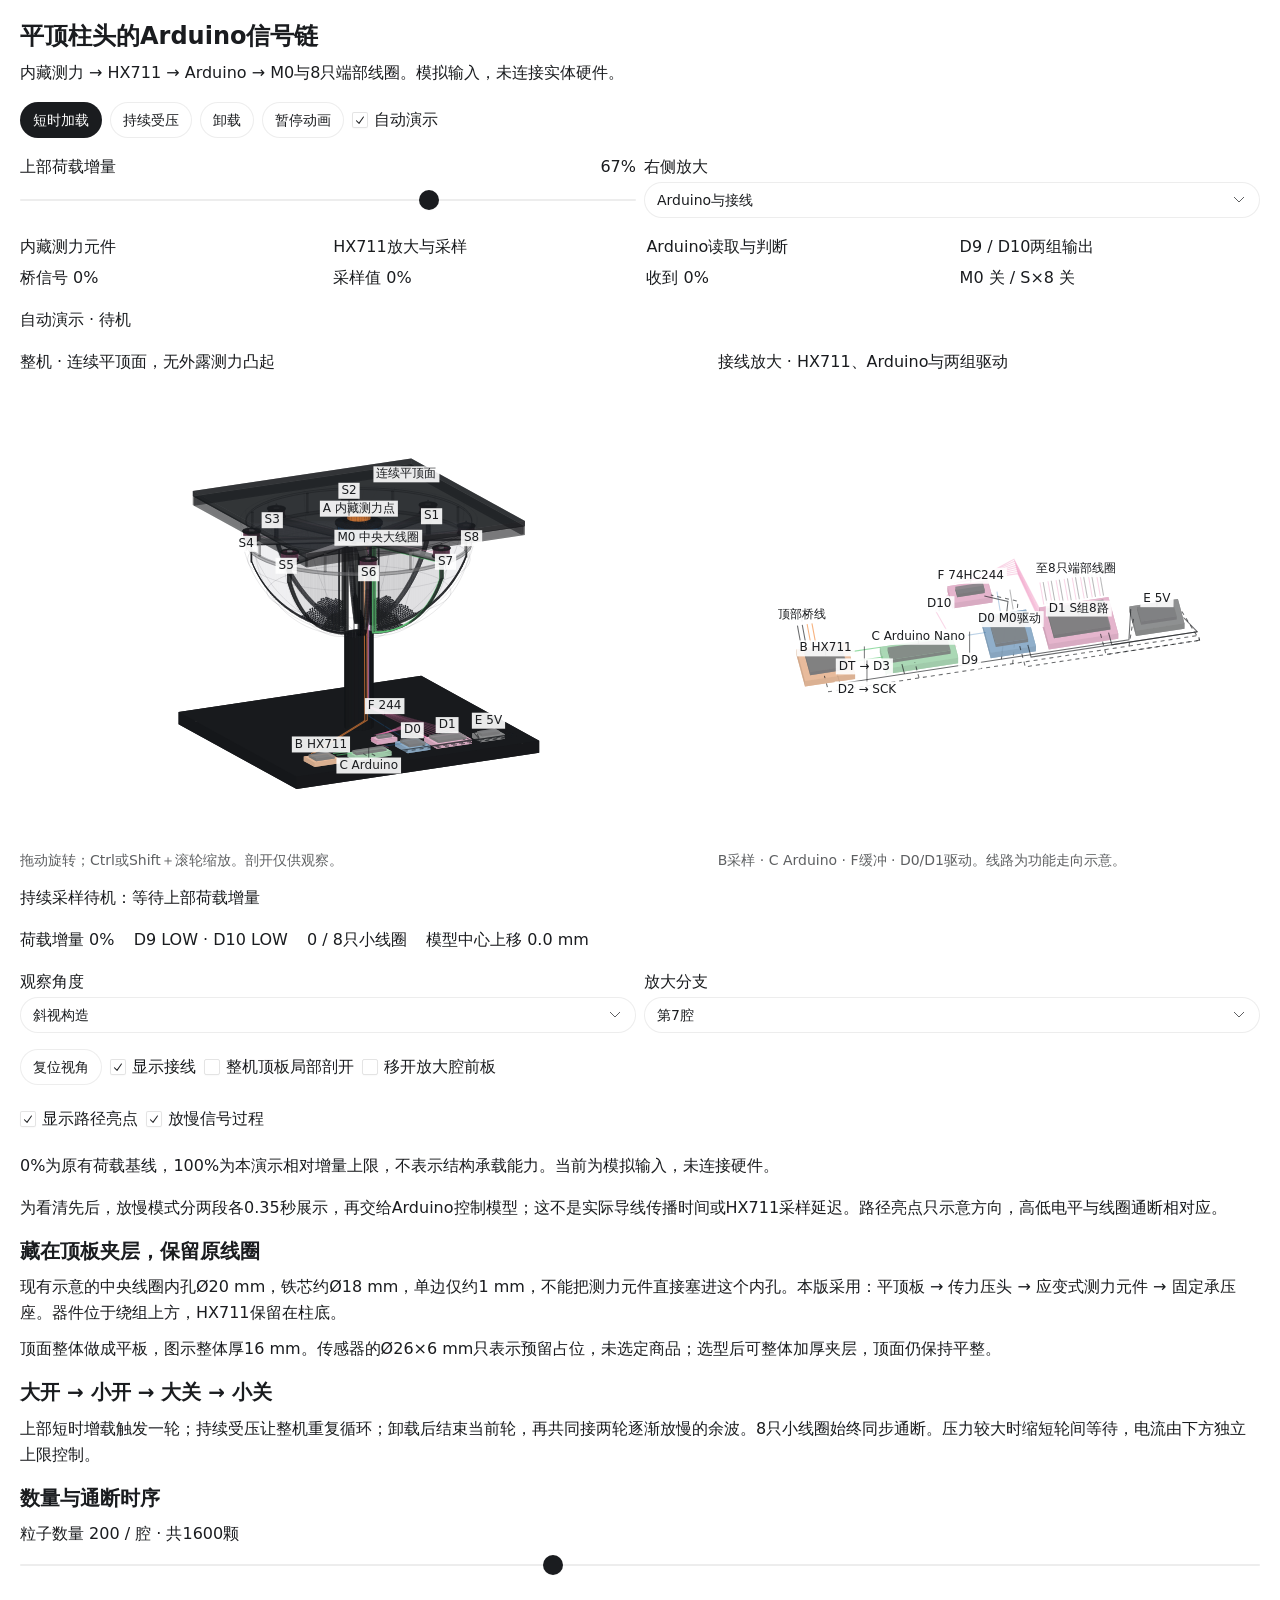
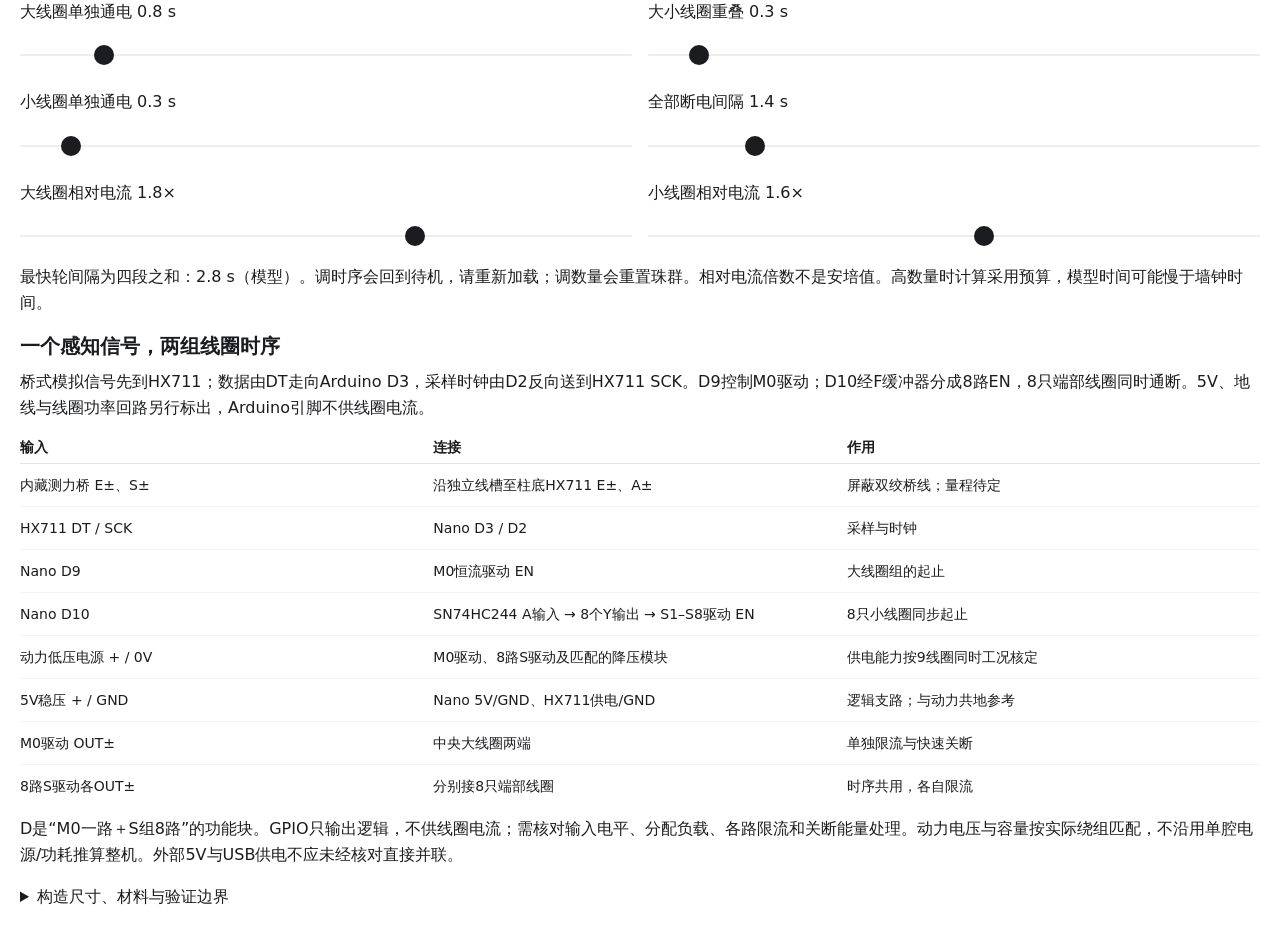
==== commit 95302350: "Separate branch enable terminals from coil power terminals" ====
--- a/press-interaction.html
+++ b/press-interaction.html
@@ -1746,7 +1746,7 @@
  net('SCK','clock','Nano D2','HX711 SCK',[[-65,-108,21],[-84,-108,21]],'spacer');
  net('D9','cmdBig','Nano D9','M0驱动 EN',[[-20,-101,21],[0,-101,21]],'coil');
  net('D10','cmdSmall','Nano D10','74HC244 A输入',[[-20,-109,21],[-27,-80,24],[-15,-65,21]],'small');
- for(let i=0;i<8;i++)net('EN-S'+(i+1),'fanout','74HC244 Y'+(i+1),'S'+(i+1)+'驱动 EN',[[3-i*2,-58,21],[28,-49-i*1.7,24],[39+i*5,-86,21]],'small');
+ for(let i=0;i<8;i++)net('EN-S'+(i+1),'fanout','74HC244 Y'+(i+1),'S'+(i+1)+'驱动 EN',[[3-i*2,-58,21],[28,-49-i*1.7,24],[36,-90-i*3.2,21]],'small');
  net('M0+','powerBig','M0驱动 OUT+','M0绕组',[[12,-86,21],[3,-18,30],[3,-18,228],[0,-24,234]],'coil',[[12,-86,21],[12,-76,28]]);
  net('M0-','returnBig','M0绕组','M0驱动 OUT-',[[0,-24,243],[8,-18,228],[8,-18,30],[20,-86,21]],'muted',[[20,-76,28],[20,-86,21]]);
  for(let i=0;i<8;i++){
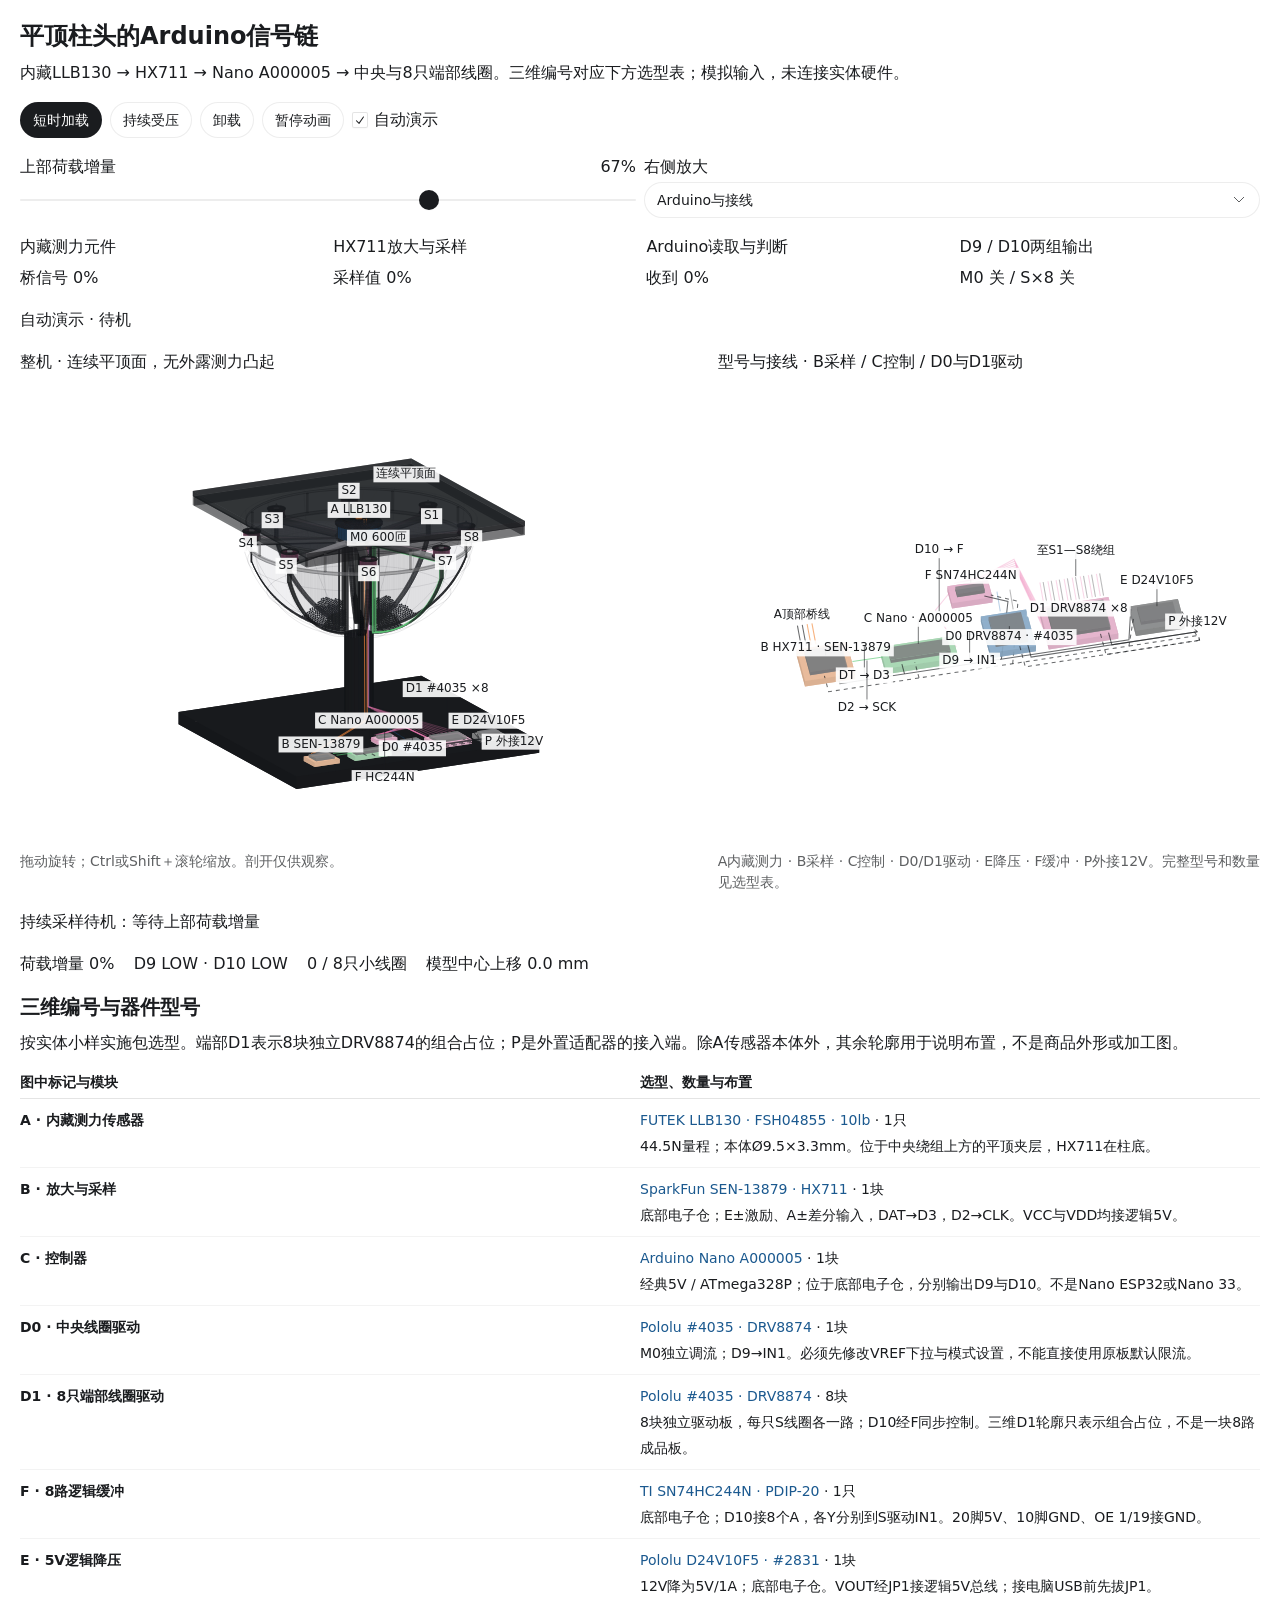
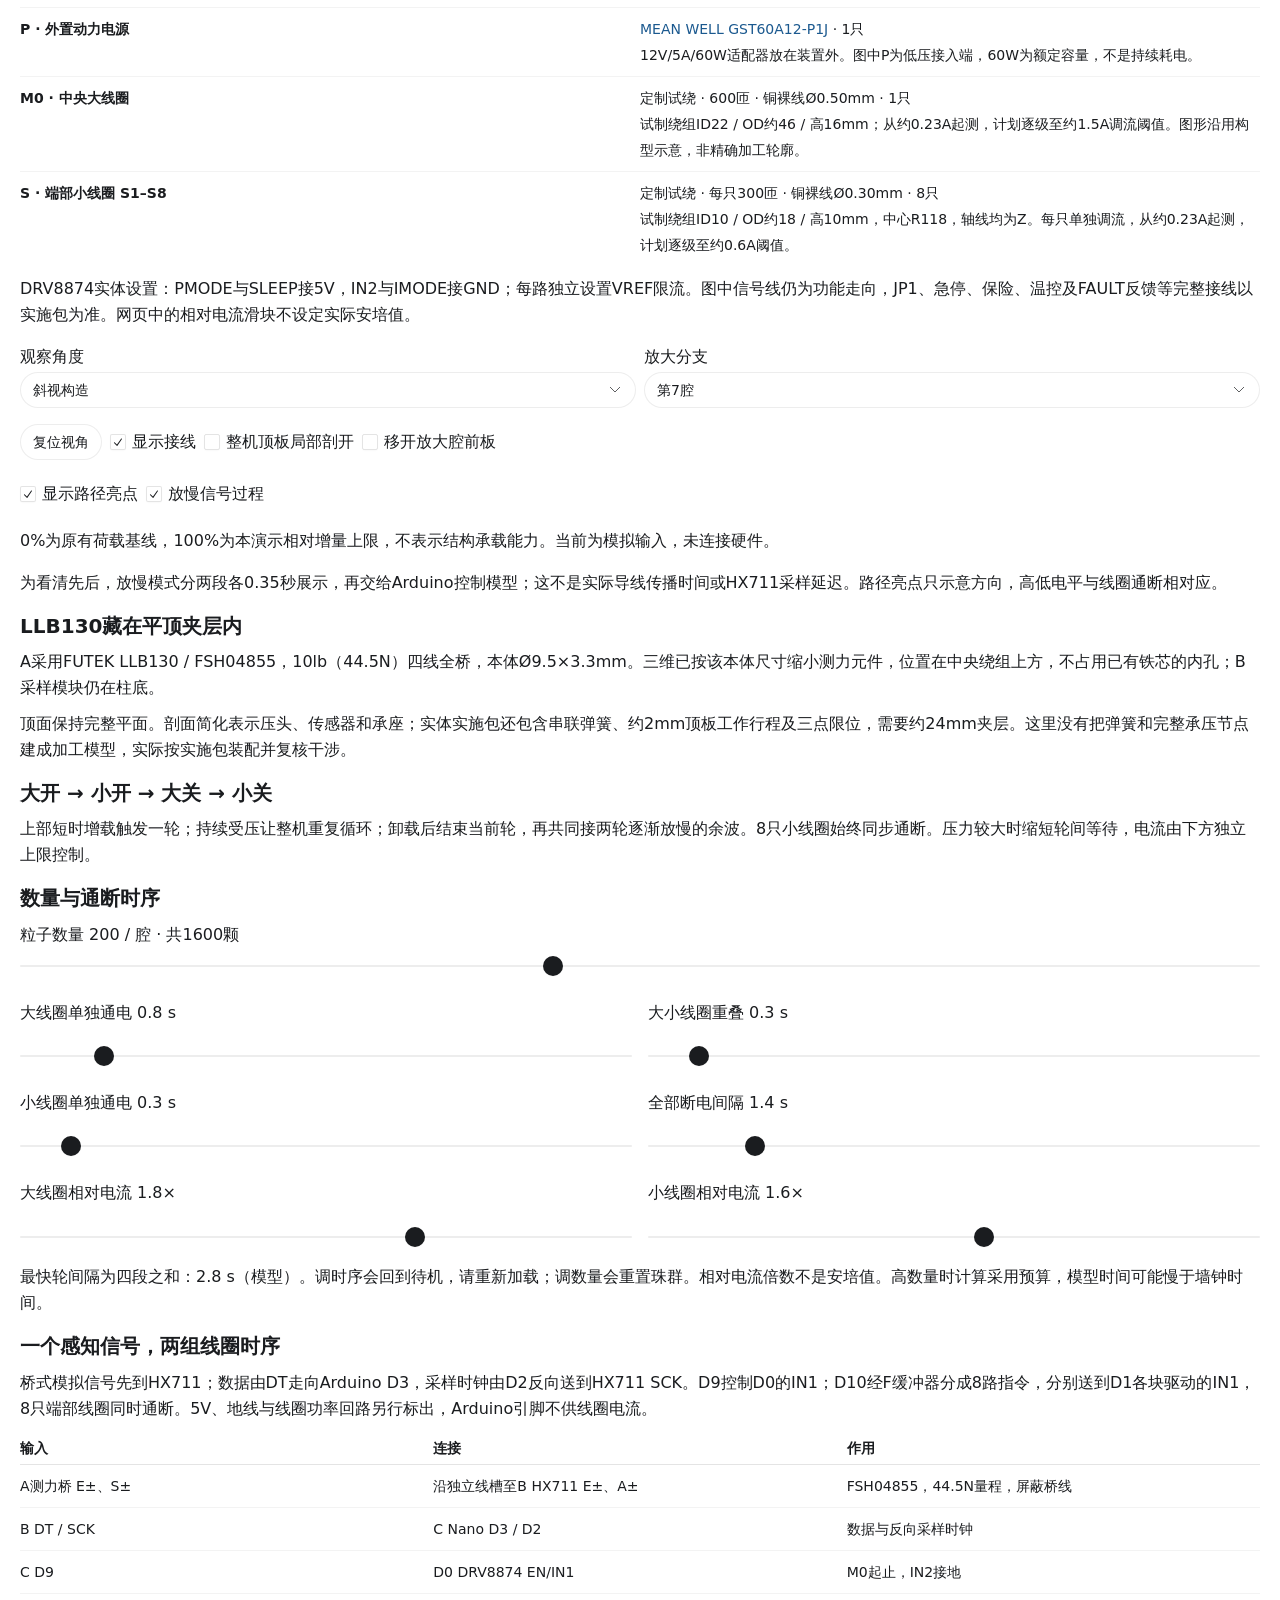
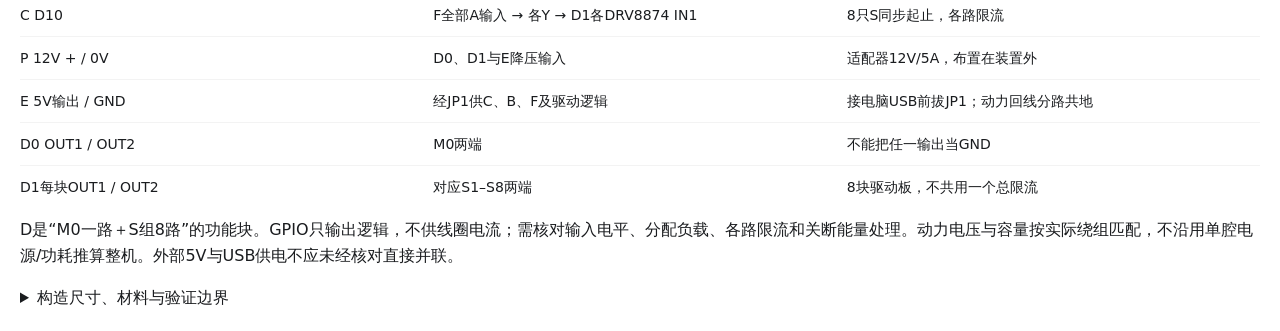
==== commit b035d8b1: "Label 3D modules with selected prototype part numbers" ====
--- a/press-interaction.html
+++ b/press-interaction.html
@@ -3,7 +3,7 @@
 <head>
 <meta charset="utf-8">
 <meta name="viewport" content="width=device-width,initial-scale=1">
-<title>平顶受压 · Arduino信号与线圈接力</title>
+<title>平顶受压 · 器件选型与Arduino信号链</title>
 <style>
 
 :root {
@@ -1528,6 +1528,7 @@
 #press-prototype .press-heading{display:grid;gap:calc(var(--font-size-base)*.5);padding-right:90px;}
 #press-prototype .press-views{display:grid;grid-template-columns:minmax(0,1.25fr) minmax(0,1fr);gap:calc(var(--font-size-base)*1.25);}
 #press-prototype figure{margin:0;min-width:0;display:grid;gap:calc(var(--font-size-base)*.5);align-content:start;}
+#press-prototype figure p{line-height:1.5;}
 #press-prototype canvas{width:100%;height:460px;display:block;touch-action:pan-y;}
 #press-prototype .press-readout{display:flex;flex-wrap:wrap;gap:calc(var(--font-size-base)*1.2);}
 #press-prototype .press-section{display:grid;gap:calc(var(--font-size-base)*.6);min-width:0;}
@@ -1547,7 +1548,7 @@
 </style>
 <header class="press-heading">
 <h1>平顶柱头的Arduino信号链</h1>
-<p>内藏测力 → HX711 → Arduino → M0与8只端部线圈。模拟输入，未连接实体硬件。</p>
+<p>内藏LLB130 → HX711 → Nano A000005 → 中央与8只端部线圈。三维编号对应下方选型表；模拟输入，未连接实体硬件。</p>
 </header>
 <div class="viz-controls" aria-label="上部加载演示">
 <button type="button" class="btn btn-primary" id="press-tap">短时加载</button><button type="button" class="btn" id="press-hold" aria-pressed="false">持续受压</button><button type="button" class="btn" id="press-release">卸载</button><button type="button" class="btn" id="press-play">暂停动画</button>
@@ -1561,16 +1562,19 @@
 <p id="press-status" class="press-status" aria-live="polite">正在准备三维示意…</p>
 <div class="press-views">
 <figure><figcaption>整机 · 连续平顶面，无外露测力凸起</figcaption><canvas id="press-whole" role="img" aria-label="平顶板内部隐藏测力元件，中央一只大线圈与8只端部小线圈保持原位；8个放射状弧底薄腔共同响应上部荷载。">测力元件在顶板夹层内，HX711与控制器仍在底部，顶面无凸起。</canvas><p class="text-small text-muted">拖动旋转；Ctrl或Shift＋滚轮缩放。剖开仅供观察。</p></figure>
-<figure><figcaption id="press-detail-caption">接线放大 · HX711、Arduino与两组驱动</figcaption><canvas id="press-detail" role="img" aria-label="底部电子仓三维接线放大，包括HX711、Arduino Nano、74HC244缓冲器、中央线圈驱动、8路端部驱动和5V降压模块。">右侧可选择Arduino接线、内藏测力剖面或铁珠分支。</canvas><p class="text-small text-muted">B采样 · C Arduino · F缓冲 · D0/D1驱动。线路为功能走向示意。</p></figure>
+<figure><figcaption id="press-detail-caption">型号与接线 · B采样 / C控制 / D0与D1驱动</figcaption><canvas id="press-detail" role="img" aria-label="底部电子仓三维接线放大，包括SEN-13879 HX711、Arduino Nano A000005、SN74HC244N、中央与端部DRV8874驱动以及D24V10F5降压。">右侧可选择Arduino接线、内藏测力剖面或铁珠分支。</canvas><p class="text-small text-muted">A内藏测力 · B采样 · C控制 · D0/D1驱动 · E降压 · F缓冲 · P外接12V。完整型号和数量见选型表。</p></figure>
 </div>
 <p id="press-signal-description">持续采样待机：等待上部荷载增量</p>
 <div class="press-readout tabular-nums"><span>荷载增量 <output id="press-pressure">0%</output></span><span id="press-current">M0 关 · S组 关</span><span id="press-active">0 / 8只小线圈</span><span>模型中心上移 <output id="press-rise">0.0 mm</output></span></div>
+<section class="press-section" aria-labelledby="press-parts-title"><h2 id="press-parts-title">三维编号与器件型号</h2><p>按实体小样实施包选型。端部D1表示8块独立DRV8874的组合占位；P是外置适配器的接入端。除A传感器本体外，其余轮廓用于说明布置，不是商品外形或加工图。</p>
+<table class="table table-sm" id="press-parts"><caption class="sr-only">各模块编号、确定型号、数量和布置说明</caption><thead><tr><th scope="col">图中标记与模块</th><th scope="col">选型、数量与布置</th></tr></thead><tbody><tr data-part="A"><th scope="row">A · 内藏测力传感器</th><td><a href="https://www.futek.com/store/load-cells/load-button/subminiature-load-button-llb130/fsh04855">FUTEK LLB130 · FSH04855 · 10lb</a> · 1只<br>44.5N量程；本体Ø9.5×3.3mm。位于中央绕组上方的平顶夹层，HX711在柱底。</td></tr><tr data-part="B"><th scope="row">B · 放大与采样</th><td><a href="https://www.sparkfun.com/sparkfun-load-cell-amplifier-hx711.html">SparkFun SEN-13879 · HX711</a> · 1块<br>底部电子仓；E±激励、A±差分输入，DAT→D3，D2→CLK。VCC与VDD均接逻辑5V。</td></tr><tr data-part="C"><th scope="row">C · 控制器</th><td><a href="https://store.arduino.cc/products/arduino-nano">Arduino Nano A000005</a> · 1块<br>经典5V / ATmega328P；位于底部电子仓，分别输出D9与D10。不是Nano ESP32或Nano 33。</td></tr><tr data-part="D0"><th scope="row">D0 · 中央线圈驱动</th><td><a href="https://www.pololu.com/product/4035">Pololu #4035 · DRV8874</a> · 1块<br>M0独立调流；D9→IN1。必须先修改VREF下拉与模式设置，不能直接使用原板默认限流。</td></tr><tr data-part="D1"><th scope="row">D1 · 8只端部线圈驱动</th><td><a href="https://www.pololu.com/product/4035">Pololu #4035 · DRV8874</a> · 8块<br>8块独立驱动板，每只S线圈各一路；D10经F同步控制。三维D1轮廓只表示组合占位，不是一块8路成品板。</td></tr><tr data-part="F"><th scope="row">F · 8路逻辑缓冲</th><td><a href="https://www.ti.com/product/SN74HC244/part-details/SN74HC244N">TI SN74HC244N · PDIP-20</a> · 1只<br>底部电子仓；D10接8个A，各Y分别到S驱动IN1。20脚5V、10脚GND、OE 1/19接GND。</td></tr><tr data-part="E"><th scope="row">E · 5V逻辑降压</th><td><a href="https://www.pololu.com/product/2831">Pololu D24V10F5 · #2831</a> · 1块<br>12V降为5V/1A；底部电子仓。VOUT经JP1接逻辑5V总线；接电脑USB前先拔JP1。</td></tr><tr data-part="P"><th scope="row">P · 外置动力电源</th><td><a href="https://www.meanwell.com/Upload/PDF/GST60A/GST60A-SPEC.PDF">MEAN WELL GST60A12-P1J</a> · 1只<br>12V/5A/60W适配器放在装置外。图中P为低压接入端，60W为额定容量，不是持续耗电。</td></tr><tr data-part="M0"><th scope="row">M0 · 中央大线圈</th><td>定制试绕 · 600匝 · 铜裸线Ø0.50mm · 1只<br>试制绕组ID22 / OD约46 / 高16mm；从约0.23A起测，计划逐级至约1.5A调流阈值。图形沿用构型示意，非精确加工轮廓。</td></tr><tr data-part="S"><th scope="row">S · 端部小线圈 S1–S8</th><td>定制试绕 · 每只300匝 · 铜裸线Ø0.30mm · 8只<br>试制绕组ID10 / OD约18 / 高10mm，中心R118，轴线均为Z。每只单独调流，从约0.23A起测，计划逐级至约0.6A阈值。</td></tr></tbody></table>
+<p>DRV8874实体设置：PMODE与SLEEP接5V，IN2与IMODE接GND；每路独立设置VREF限流。图中信号线仍为功能走向，JP1、急停、保险、温控及FAULT反馈等完整接线以实施包为准。网页中的相对电流滑块不设定实际安培值。</p></section>
 <div class="viz-controls"><label class="form-label" for="press-view">观察角度<select class="form-select" id="press-view"><option value="perspective">斜视构造</option><option value="front">正视</option><option value="top">俯视线圈</option></select></label><label class="form-label" for="press-selected">放大分支<select class="form-select" id="press-selected"><option value="0">第1腔</option><option value="1">第2腔</option><option value="2">第3腔</option><option value="3">第4腔</option><option value="4">第5腔</option><option value="5">第6腔</option><option value="6" selected>第7腔</option><option value="7">第8腔</option></select></label></div>
 <div class="viz-controls"><button type="button" class="btn" id="press-fit">复位视角</button><label class="form-check"><input type="checkbox" class="form-check-input" id="press-wires" checked><span class="form-check-label">显示接线</span></label><label class="form-check"><input type="checkbox" class="form-check-input" id="press-topcut"><span class="form-check-label">整机顶板局部剖开</span></label><label class="form-check"><input type="checkbox" class="form-check-input" id="press-open"><span class="form-check-label">移开放大腔前板</span></label></div>
 <div class="viz-controls"><label class="form-check"><input type="checkbox" class="form-check-input" id="press-show-flow" checked><span class="form-check-label">显示路径亮点</span></label><label class="form-check"><input type="checkbox" class="form-check-input" id="press-slow-signal" checked><span class="form-check-label">放慢信号过程</span></label></div>
 <p id="press-baseline">0%为原有荷载基线，100%为本演示相对增量上限，不表示结构承载能力。当前为模拟输入，未连接硬件。</p>
 <p>为看清先后，放慢模式分两段各0.35秒展示，再交给Arduino控制模型；这不是实际导线传播时间或HX711采样延迟。路径亮点只示意方向，高低电平与线圈通断相对应。</p>
-<section class="press-section" aria-labelledby="press-flat-title"><h2 id="press-flat-title">藏在顶板夹层，保留原线圈</h2><p>现有示意的中央线圈内孔Ø20 mm，铁芯约Ø18 mm，单边仅约1 mm，不能把测力元件直接塞进这个内孔。本版采用：平顶板 → 传力压头 → 应变式测力元件 → 固定承压座。器件位于绕组上方，HX711保留在柱底。</p><p>顶面整体做成平板，图示整体厚16 mm。传感器的Ø26×6 mm只表示预留占位，未选定商品；选型后可整体加厚夹层，顶面仍保持平整。</p></section>
+<section class="press-section" aria-labelledby="press-flat-title"><h2 id="press-flat-title">LLB130藏在平顶夹层内</h2><p>A采用FUTEK LLB130 / FSH04855，10lb（44.5N）四线全桥，本体Ø9.5×3.3mm。三维已按该本体尺寸缩小测力元件，位置在中央绕组上方，不占用已有铁芯的内孔；B采样模块仍在柱底。</p><p>顶面保持完整平面。剖面简化表示压头、传感器和承座；实体实施包还包含串联弹簧、约2mm顶板工作行程及三点限位，需要约24mm夹层。这里没有把弹簧和完整承压节点建成加工模型，实际按实施包装配并复核干涉。</p></section>
 <section class="press-section" aria-labelledby="press-sequence-title"><h2 id="press-sequence-title">大开 → 小开 → 大关 → 小关</h2><p>上部短时增载触发一轮；持续受压让整机重复循环；卸载后结束当前轮，再共同接两轮逐渐放慢的余波。8只小线圈始终同步通断。压力较大时缩短轮间等待，电流由下方独立上限控制。</p></section>
 <section class="press-section" aria-labelledby="press-settings-title"><h2 id="press-settings-title">数量与通断时序</h2>
 <label class="form-label" for="press-count">粒子数量 <output id="press-count-value" class="tabular-nums">200 / 腔 · 共1600颗</output><input type="range" class="form-range" id="press-count" min="50" max="400" step="25" value="200"></label>
@@ -1583,21 +1587,21 @@
 <div class="press-field"><label class="form-label" for="press-current-small">小线圈相对电流 <output id="press-current-small-value">1.6×</output></label><input class="form-range" type="range" id="press-current-small" min="0.5" max="2.5" step="0.1" value="1.6"></div>
 </div><p>最快轮间隔为四段之和：<output id="press-period">2.8 s</output>（模型）。调时序会回到待机，请重新加载；调数量会重置珠群。相对电流倍数不是安培值。高数量时计算采用预算，模型时间可能慢于墙钟时间。</p></section>
 <section class="press-section" aria-labelledby="press-wire-title"><h2 id="press-wire-title">一个感知信号，两组线圈时序</h2>
-<p>桥式模拟信号先到HX711；数据由DT走向Arduino D3，采样时钟由D2反向送到HX711 SCK。D9控制M0驱动；D10经F缓冲器分成8路EN，8只端部线圈同时通断。5V、地线与线圈功率回路另行标出，Arduino引脚不供线圈电流。</p>
+<p>桥式模拟信号先到HX711；数据由DT走向Arduino D3，采样时钟由D2反向送到HX711 SCK。D9控制D0的IN1；D10经F缓冲器分成8路指令，分别送到D1各块驱动的IN1，8只端部线圈同时通断。5V、地线与线圈功率回路另行标出，Arduino引脚不供线圈电流。</p>
 <table class="table table-sm"><caption class="sr-only">功能接线示意，驱动器接口须按实际型号核对</caption><thead><tr><th scope="col">输入</th><th scope="col">连接</th><th scope="col">作用</th></tr></thead><tbody>
-<tr><td>内藏测力桥 E±、S±</td><td>沿独立线槽至柱底HX711 E±、A±</td><td>屏蔽双绞桥线；量程待定</td></tr><tr><td>HX711 DT / SCK</td><td>Nano D3 / D2</td><td>采样与时钟</td></tr>
-<tr><td>Nano D9</td><td>M0恒流驱动 EN</td><td>大线圈组的起止</td></tr><tr><td>Nano D10</td><td>SN74HC244 A输入 → 8个Y输出 → S1–S8驱动 EN</td><td>8只小线圈同步起止</td></tr>
-<tr><td>动力低压电源 + / 0V</td><td>M0驱动、8路S驱动及匹配的降压模块</td><td>供电能力按9线圈同时工况核定</td></tr><tr><td>5V稳压 + / GND</td><td>Nano 5V/GND、HX711供电/GND</td><td>逻辑支路；与动力共地参考</td></tr>
-<tr><td>M0驱动 OUT±</td><td>中央大线圈两端</td><td>单独限流与快速关断</td></tr><tr><td>8路S驱动各OUT±</td><td>分别接8只端部线圈</td><td>时序共用，各自限流</td></tr></tbody></table>
+<tr><td>A测力桥 E±、S±</td><td>沿独立线槽至B HX711 E±、A±</td><td>FSH04855，44.5N量程，屏蔽桥线</td></tr><tr><td>B DT / SCK</td><td>C Nano D3 / D2</td><td>数据与反向采样时钟</td></tr>
+<tr><td>C D9</td><td>D0 DRV8874 EN/IN1</td><td>M0起止，IN2接地</td></tr><tr><td>C D10</td><td>F全部A输入 → 各Y → D1各DRV8874 IN1</td><td>8只S同步起止，各路限流</td></tr>
+<tr><td>P 12V + / 0V</td><td>D0、D1与E降压输入</td><td>适配器12V/5A，布置在装置外</td></tr><tr><td>E 5V输出 / GND</td><td>经JP1供C、B、F及驱动逻辑</td><td>接电脑USB前拔JP1；动力回线分路共地</td></tr>
+<tr><td>D0 OUT1 / OUT2</td><td>M0两端</td><td>不能把任一输出当GND</td></tr><tr><td>D1每块OUT1 / OUT2</td><td>对应S1–S8两端</td><td>8块驱动板，不共用一个总限流</td></tr></tbody></table>
 <p>D是“M0一路＋S组8路”的功能块。GPIO只输出逻辑，不供线圈电流；需核对输入电平、分配负载、各路限流和关断能量处理。动力电压与容量按实际绕组匹配，不沿用单腔电源/功耗推算整机。外部5V与USB供电不应未经核对直接并联。</p></section>
 <details><summary>构造尺寸、材料与验证边界</summary>
 <table class="table table-sm"><thead><tr><th scope="col">部件</th><th scope="col">示意参数</th></tr></thead><tbody>
 <tr><td>总体与薄腔</td><td>8腔等分45°；壳体R130、弧底R126；底板300×280 mm；平顶面标高266 mm，顶板整体厚16 mm（示意）</td></tr><tr><td>单腔与铁珠</td><td>径向净宽96、净隙2.8 mm，透明板各1.5 mm；Ø2 mm珠，每腔50–400颗</td></tr>
-<tr><td>中央线圈 M0</td><td>绕组示意外径48、内径20、高14 mm；匝数、电流与温升待定</td></tr><tr><td>端部线圈 S1–S8</td><td>中心R118，绕组外径18、内径8、高8 mm；9只线圈轴线均竖直</td></tr><tr><td>采样、控制与驱动</td><td>上部适配量程测力元件、HX711、经典5V Nano、M0一路与S组8路驱动、匹配的动力及5V电源</td></tr>
+<tr><td>中央线圈 M0</td><td>定制试绕600匝、铜裸线Ø0.50mm；试制绕组外径约46、内径22、高16mm。三维沿用原构型轮廓，实际骨架需另核对</td></tr><tr><td>端部线圈 S1–S8</td><td>各300匝、铜裸线Ø0.30mm；试制绕组外径约18、内径10、高10mm。中心R118，9只轴线均为Z，温升及磁力待测</td></tr><tr><td>采样、控制与驱动</td><td>A–P编号对应上方器件表；完整8分支共9块DRV8874，首轮只装M0与S1两路</td></tr>
 </tbody></table>
 <p>顶板正常受力时，载荷须经过压头和测力元件；导向及限位保留工作间隙，不能让固定外框把载荷旁路。图中0.2 mm外框间隙仅供看清关系，实际须按测力元件允许变形和公差确定。承压座需单独接到柱身固定受力构件，不以绕组或磁芯作为承压柱；图中尚未完成该节点的承载设计。</p>
-<p>内藏位置靠近磁场和热源，需测量“同一静载、线圈开/关”的零点差，分辨载荷与电磁/温度干扰；桥线用屏蔽双绞、避开动力线，放大采样板置于柱底。需要按实际工作温度校准，不能靠软件归零掩盖线圈引起的假信号。布线依据：<a href="https://cloud.hbkworld.com/en/knowledge/resource-center/articles/wiring-of-strain-gauges1">HBK应变测量布线</a>。应变式测力垫圈是可用技术类别，尺寸须查具体器件及传力垫片：<a href="https://www.hbm.com/fileadmin/mediapool/hbmdoc/technical/B05474.pdf">HBK示例数据表</a>；本图未按该商品选型。</p>
-<p>图示保留中央＋8端部线圈构型，不套用收口U形磁路小样的匝数、电流或功耗。隐藏位置和器件轮廓为功能占位，不是承重节点加工图；真实建筑中的测量与承载连接须按实际荷载设计。</p>
+<p>内藏位置靠近磁场和热源，需测量“同一静载、线圈开/关”的零点差，分辨载荷与电磁/温度干扰；桥线用屏蔽双绞、避开动力线，放大采样板置于柱底。需要按实际工作温度校准，不能靠软件归零掩盖线圈引起的假信号。传感器尺寸与线色依据：<a href="https://media.futek.com/content/futek/files/pdf/productdrawings/llb130.pdf">FUTEK LLB130原厂资料</a>。</p>
+<p>图示保留中央＋8端部构型。线圈参数来自实施包的试绕方案，不是已经验证的吸力、功耗或运动行程；不套用此前U形磁路小样的性能。商品型号已确定，模块组合与承压节点仍需实物装配核对。实体程序初测4秒，网页2.8秒及粒子数量均为模型演示。</p>
 <p>压力以稳定基线F₀上的增量ΔF触发，持续增载期间不自动归零。演示滤波80 ms，高于相对刻度8%约100 ms时触发，低于约3.3%约150 ms时释放；实体阈值需标定。</p>
 <p>粒子运动沿用原网页的磁吸代理、重力与接触计算；为减轻负荷，8腔复制一个腔的定性轨迹，展示统一指令。没有求解真实磁场、磁路耦合、摩擦、剩磁和温升，不能用动画证明1600颗实体可按2.8 s循环或产生涌现。先验证单腔吸起与可靠释放，再逐步扩展。</p>
 </details>
@@ -1868,8 +1872,9 @@
     let start=commands.length;
     if(local){box(-34,-22,248,34,22,250,neutral,.65);tag(start,'bearing-support',248,250);start=commands.length;}
     ring(18,0,250,252,neutral,[0,0,0],{segments:24,alpha:.85});tag(start,'bearing-seat',250,252);start=commands.length;
-    // Functional envelope only, not a selected commercial sensor or rated bearing node.
-    ring(13,0,252,258,palette.particle,[0,0,0],{segments:28,alpha:.85});tag(start,'embedded-force-sensor',252,258);start=commands.length;
+    // Selected LLB130 body envelope only; seats and load path remain schematic.
+    ring(4.75,0,252,255.3,palette.particle,[0,0,0],{segments:28,alpha:.85});tag(start,'embedded-force-sensor',252,255.3);start=commands.length;
+    ring(4,0,255.3,258,neutral,[0,0,0],{segments:20,alpha:.8});tag(start,'sensor-spacer',255.3,258);start=commands.length;
     ring(5,0,258,260,neutral,[0,0,0],{segments:20,alpha:.95});tag(start,'load-button',258,260);start=commands.length;
     const r=local?42:135,front=local?-28:-135,back=local?28:135;
     if(cut){
@@ -1976,6 +1981,7 @@
     return values;
   }
 
+ const parts={"A": {"name": "内藏测力传感器", "model": "FUTEK LLB130 · FSH04855 · 10lb", "quantity": "1只", "callout": "A LLB130 · FSH04855", "compact": "A LLB130", "note": "44.5N量程；本体Ø9.5×3.3mm。位于中央绕组上方的平顶夹层，HX711在柱底。", "url": "https://www.futek.com/store/load-cells/load-button/subminiature-load-button-llb130/fsh04855"}, "B": {"name": "放大与采样", "model": "SparkFun SEN-13879 · HX711", "quantity": "1块", "callout": "B HX711 · SEN-13879", "compact": "B SEN-13879", "note": "底部电子仓；E±激励、A±差分输入，DAT→D3，D2→CLK。VCC与VDD均接逻辑5V。", "url": "https://www.sparkfun.com/sparkfun-load-cell-amplifier-hx711.html"}, "C": {"name": "控制器", "model": "Arduino Nano A000005", "quantity": "1块", "callout": "C Nano · A000005", "compact": "C Nano A000005", "note": "经典5V / ATmega328P；位于底部电子仓，分别输出D9与D10。不是Nano ESP32或Nano 33。", "url": "https://store.arduino.cc/products/arduino-nano"}, "D0": {"name": "中央线圈驱动", "model": "Pololu #4035 · DRV8874", "quantity": "1块", "callout": "D0 DRV8874 · #4035", "compact": "D0 #4035", "note": "M0独立调流；D9→IN1。必须先修改VREF下拉与模式设置，不能直接使用原板默认限流。", "url": "https://www.pololu.com/product/4035"}, "D1": {"name": "8只端部线圈驱动", "model": "Pololu #4035 · DRV8874", "quantity": "8块", "callout": "D1 DRV8874 ×8", "compact": "D1 #4035 ×8", "note": "8块独立驱动板，每只S线圈各一路；D10经F同步控制。三维D1轮廓只表示组合占位，不是一块8路成品板。", "url": "https://www.pololu.com/product/4035"}, "F": {"name": "8路逻辑缓冲", "model": "TI SN74HC244N · PDIP-20", "quantity": "1只", "callout": "F SN74HC244N", "compact": "F HC244N", "note": "底部电子仓；D10接8个A，各Y分别到S驱动IN1。20脚5V、10脚GND、OE 1/19接GND。", "url": "https://www.ti.com/product/SN74HC244/part-details/SN74HC244N"}, "E": {"name": "5V逻辑降压", "model": "Pololu D24V10F5 · #2831", "quantity": "1块", "callout": "E D24V10F5", "compact": "E D24V10F5", "note": "12V降为5V/1A；底部电子仓。VOUT经JP1接逻辑5V总线；接电脑USB前先拔JP1。", "url": "https://www.pololu.com/product/2831"}, "P": {"name": "外置动力电源", "model": "MEAN WELL GST60A12-P1J", "quantity": "1只", "callout": "P 外接12V", "compact": "P 外接12V", "note": "12V/5A/60W适配器放在装置外。图中P为低压接入端，60W为额定容量，不是持续耗电。", "url": "https://www.meanwell.com/Upload/PDF/GST60A/GST60A-SPEC.PDF"}, "M0": {"name": "中央大线圈", "model": "定制试绕 · 600匝 · 铜裸线Ø0.50mm", "quantity": "1只", "callout": "M0 试绕600匝", "compact": "M0 600匝", "note": "试制绕组ID22 / OD约46 / 高16mm；从约0.23A起测，计划逐级至约1.5A调流阈值。图形沿用构型示意，非精确加工轮廓。", "url": null}, "S": {"name": "端部小线圈 S1–S8", "model": "定制试绕 · 每只300匝 · 铜裸线Ø0.30mm", "quantity": "8只", "callout": "S×8 试绕300匝", "compact": "S×8 300匝", "note": "试制绕组ID10 / OD约18 / 高10mm，中心R118，轴线均为Z。每只单独调流，从约0.23A起测，计划逐级至约0.6A阈值。", "url": null}};
  function theme(){scenePalette={bg:rgbToken('--background'),fg:rgbToken('--foreground'),muted:rgbToken('--muted-foreground'),surface:rgbToken('--muted'),edge:rgbToken('--border'),coil:rgbToken('--viz-series-1'),particle:rgbToken('--viz-series-2'),spacer:rgbToken('--viz-series-3'),small:rgbToken('--viz-series-4')};palette=Object.fromEntries(Object.entries(scenePalette).map(([k,v])=>[k,'rgb('+v.join(',')+')']));themeRevision++;}
  const limits={lead:[.2,5],overlap:[.1,3],hold:[.1,3],allOff:[.5,6]},base=()=>Object.values(state.durations).reduce((s,x)=>s+x,0);
  function validDurations(v){return v&&Object.entries(limits).every(([k,[lo,hi]])=>Number.isFinite(v[k])&&v[k]>=lo&&v[k]<=hi);}
@@ -1997,7 +2003,7 @@
  function sync(){by('force').value=Math.round(state.force/15*100);by('force-value').textContent=Math.round(state.force/15*100)+'%';by('selected').value=state.selected;by('count').value=state.beadCount;by('count-value').textContent=state.beadCount+' / 腔 · 共'+state.beadCount*8+'颗';
   for(const k of Object.keys(limits)){by(k).value=state.durations[k];by(k+'-value').textContent=Number(state.durations[k].toFixed(1))+' s';}
   for(const k of ['big','small']){by('current-'+k).value=state.currents[k];by('current-'+k+'-value').textContent=state.currents[k].toFixed(1)+'×';}
-  by('wires').checked=state.wires;by('show-flow').checked=state.showFlow;by('slow-signal').checked=state.slowSignal;by('open').checked=state.open;by('open').disabled=state.detailMode!=='chamber';by('topcut').checked=state.cutTop;by('detail-mode').value=state.detailMode;by('view').value=state.view;by('auto').checked=state.auto;by('play').textContent=state.playing?'暂停动画':'播放动画';by('hold').setAttribute('aria-pressed',String(!state.auto&&signals.state.source>0&&tapUntil<0));by('period').textContent=base().toFixed(1)+' s';by('detail-caption').textContent=state.detailMode==='electronics'?'接线放大 · HX711、Arduino与两组驱动':state.detailMode==='sensor'?'顶板中央局部剖面 · 测力元件内藏':'第'+(state.selected+1)+'腔 · '+state.beadCount+'颗 · 与整机统一触发';by('detail').setAttribute('aria-label',state.detailMode==='electronics'?'底部电子仓：HX711 DT到Arduino D3、D2回送采样时钟；D9到中央驱动，D10经74HC244到8路端部驱动，另有5V和公共地线。':state.detailMode==='sensor'?'平整顶板下方依次为传力压头、内藏应变式测力元件和固定承压座；剖开仅供观察。':'所选弧底透明薄腔，端部线圈随统一信号接力吸附，全部断电后铁珠落回。');}
+  by('wires').checked=state.wires;by('show-flow').checked=state.showFlow;by('slow-signal').checked=state.slowSignal;by('open').checked=state.open;by('open').disabled=state.detailMode!=='chamber';by('topcut').checked=state.cutTop;by('detail-mode').value=state.detailMode;by('view').value=state.view;by('auto').checked=state.auto;by('play').textContent=state.playing?'暂停动画':'播放动画';by('hold').setAttribute('aria-pressed',String(!state.auto&&signals.state.source>0&&tapUntil<0));by('period').textContent=base().toFixed(1)+' s';by('detail-caption').textContent=state.detailMode==='electronics'?'型号与接线 · B采样 / C控制 / D0与D1驱动':state.detailMode==='sensor'?'顶板中央局部剖面 · 测力元件内藏':'第'+(state.selected+1)+'腔 · '+state.beadCount+'颗 · 与整机统一触发';by('detail').setAttribute('aria-label',state.detailMode==='electronics'?'底部电子仓：HX711 DT到Arduino D3、D2回送采样时钟；D9到中央驱动，D10经74HC244到8路端部驱动，另有5V和公共地线。':state.detailMode==='sensor'?'平整顶板下方依次为传力压头、内藏LLB130 FSH04855测力元件和固定承压座；剖开仅供观察。':'所选弧底透明薄腔，端部线圈随统一信号接力吸附，全部断电后铁珠落回。');}
  function projection(i){const {w,h}=sizes[i],original=state.cameras[i],sensor=i===1&&state.detailMode==='sensor',electronics=i===1&&state.detailMode==='electronics',c={...original,elev:clamp(original.elev+(sensor?.28:electronics?.75:0),-.2,1.5)},bounds=i===0?[[-150,150],[-140,140],[0,301]]:electronics?[[-125,134],[-138,-40],[12,48]]:sensor?[[-48,48],[-34,34],[246,277]]:[[-50,62],[state.open?-16:-12,12],[0,128]],ca=Math.cos(c.yaw),sa=Math.sin(c.yaw),ce=Math.cos(c.elev),se=Math.sin(c.elev);
   function rotate(p){return{x:p[0]*ca+p[1]*sa,y:-p[0]*sa*se+p[1]*ca*se+p[2]*ce,d:p[0]*sa*ce-p[1]*ca*ce+p[2]*se};}
   const pts=[];for(const x of bounds[0])for(const y of bounds[1])for(const z of bounds[2])pts.push(rotate([x,y,z]));const xs=pts.map(p=>p.x),ys=pts.map(p=>p.y),lx=Math.min(...xs),hx=Math.max(...xs),ly=Math.min(...ys),hy=Math.max(...ys),scale=Math.min((w-2*Math.min(w*.12,46))/(hx-lx),(h-2*Math.min(h*.13,48))/(hy-ly))*c.zoom;
@@ -2028,18 +2034,20 @@
    if(u!==null){const pts=detail?(n.localPoints||n.points):n.points,p=P.project(CapitalWiring.pointAt(pts,u));list.push({id:n.id,kind:n.kind,p,color:palette[n.color],bit});}
   }return list;
  }
- function labels(i){if(i===1&&state.detailMode==='sensor')return[{p:[23,12,266],text:'连续平顶面'},{p:[0,0,259],text:'传力压头'},{p:[0,-12,255],text:'内藏测力元件'},{p:[0,-17,251],text:'固定承压座'},{p:[-27,-26,249],text:'桥线 → HX711'}];
-  if(i===1&&state.detailMode==='electronics')return[{p:[-100,-105,27],text:'B HX711'},{p:[-43,-107,27],text:'C Arduino Nano'},{p:[-2,-65,27],text:'F 74HC244'},{p:[14,-104,27],text:'D0 M0驱动'},{p:[57,-104,27],text:'D1 S组8路'},{p:[105,-106,27],text:'E 5V'},{p:[-75,-100,24],text:'DT → D3'},{p:[-75,-108,20],text:'D2 → SCK'},{p:[-10,-101,24],text:'D9'},{p:[-25,-82,25],text:'D10'},{p:[-109,-77,29],text:'顶部桥线'},{p:[61,-75,30],text:'至8只端部线圈'}];
-  if(i===1)return[{p:[-19,-5,77],text:'弧底 R126'},{p:[E.SMALL_RADIUS-E.RIN-E.W/2,0,124],text:'端部小线圈 S'+(state.selected+1)},{p:[0,-6,12],text:'净宽96 · 净隙2.8 mm'}];
-  const a=[{p:[0,0,255],text:'A 内藏测力点'},{p:[90,60,266],text:'连续平顶面'},{p:[24,0,239],text:'M0 中央大线圈'},{p:[-100,-102,26],text:'B HX711'},{p:[-43,-106,26],text:'C Arduino'},{p:[14,-100,26],text:'D0'},{p:[57,-100,26],text:'D1'},{p:[-2,-65,26],text:'F 244'},{p:[105,-106,26],text:'E 5V'}];
+ function partLabel(key,i){return parts[key][sizes[i].w<440?'compact':'callout'];}
+ function labels(i){if(i===1&&state.detailMode==='sensor')return[{p:[23,12,266],text:'连续平顶面'},{p:[0,0,259],text:'传力压头（简化）'},{p:[0,-4,253.6],text:partLabel('A',i)},{p:[0,-17,251],text:'固定承压座'},{p:[-27,-26,249],text:'桥线 → B HX711'}];
+  if(i===1&&state.detailMode==='electronics')return[{p:[-100,-105,27],text:partLabel('B',i)},{p:[-43,-107,27],text:partLabel('C',i)},{p:[-2,-65,27],text:partLabel('F',i)},{p:[14,-104,27],text:partLabel('D0',i)},{p:[57,-104,27],text:partLabel('D1',i)},{p:[105,-106,27],text:partLabel('E',i)},{p:[126,-126,24],text:partLabel('P',i)},{p:[-75,-100,24],text:'DT → D3'},{p:[-75,-108,20],text:'D2 → SCK'},{p:[-10,-101,24],text:'D9 → IN1'},{p:[-25,-82,25],text:'D10 → F'},{p:[-109,-77,29],text:'A顶部桥线'},{p:[61,-75,30],text:'至S1—S8绕组'}];
+  if(i===1)return[{p:[-19,-5,77],text:'弧底 R126'},{p:[E.SMALL_RADIUS-E.RIN-E.W/2,0,124],text:'S'+(state.selected+1)+' · 试绕300匝'},{p:[0,-6,12],text:'构型净隙2.8 mm'}];
+  const a=[{p:[0,0,253.6],text:parts.A.compact},{p:[90,60,266],text:'连续平顶面'},{p:[24,0,239],text:parts.M0.compact},{p:[-100,-102,26],text:parts.B.compact},{p:[-43,-106,26],text:parts.C.compact},{p:[14,-100,26],text:parts.D0.compact},{p:[57,-100,26],text:parts.D1.compact},{p:[-2,-65,26],text:parts.F.compact},{p:[105,-106,26],text:parts.E.compact},{p:[126,-126,25],text:parts.P.compact}];
   for(let l=0;l<8;l++){const t=(l+.5)*Math.PI/4;a.push({p:[124*Math.cos(t),124*Math.sin(t),218],text:'S'+(l+1)});}return a;
  }
+
  function paint(i){const ctx=contexts[i],{w,h}=sizes[i];ctx.clearRect(0,0,w,h);const built=scene(i===1);meshes[i]=built.commands;
   for(const c of built.commands){ctx.globalAlpha=c.alpha;if(c.kind==='ball'){const p=c.pts[0],r=Math.max(i===0?.8:1.6,c.radius);ctx.fillStyle=palette.fg;ctx.beginPath();ctx.arc(p.x,p.y,r,0,Math.PI*2);ctx.fill();continue;}ctx.beginPath();c.pts.forEach((p,k)=>k?ctx.lineTo(p.x,p.y):ctx.moveTo(p.x,p.y));if(c.kind==='face'){ctx.closePath();ctx.fillStyle=c.col;ctx.fill();}else{ctx.strokeStyle=c.col;ctx.lineWidth=c.width;ctx.setLineDash(c.dashed?[4,4]:[]);ctx.stroke();}}
   ctx.globalAlpha=1;ctx.setLineDash([]);
   for(const m of flowMarkers(i===1)){ctx.beginPath();ctx.arc(m.p.x,m.p.y,i===0?2.7:3.6,0,Math.PI*2);ctx.fillStyle=m.bit===0?palette.bg:m.color;ctx.fill();ctx.strokeStyle=m.color;ctx.lineWidth=1.2;ctx.stroke();}
   ctx.font='12px '+getComputedStyle(root).fontFamily;ctx.textBaseline='middle';labelBounds[i]=[];const P=projection(i);
-  for(const l of labels(i)){const p=P.project(l.p),tw=ctx.measureText(l.text).width+6;let x=clamp(p.x-tw/2,2,w-tw-2),y=clamp(p.y-7,10,h-12);for(let k=0;k<25;k++){if(!labelBounds[i].some(b=>x<b.x+b.w&&x+tw>b.x&&Math.abs(y-b.y)<17))break;y=clamp(y+(k%2?-(k+2)*9:(k+2)*9),10,h-12);}
+  for(const l of labels(i)){const p=P.project(l.p),tw=ctx.measureText(l.text).width+6;let x=clamp(p.x-tw/2,2,w-tw-2),y=clamp(p.y-7,10,h-12);const preferred=y;for(let k=0;k<Math.ceil(h/9)*2;k++){const candidate=k===0?preferred:preferred+(k%2?1:-1)*Math.ceil(k/2)*18;if(candidate<10||candidate>h-12)continue;if(!labelBounds[i].some(b=>x<b.x+b.w+3&&x+tw+3>b.x&&Math.abs(candidate-b.y)<18)){y=candidate;break;}}
    ctx.strokeStyle=palette.muted;ctx.lineWidth=.6;ctx.beginPath();ctx.moveTo(p.x,p.y);ctx.lineTo(x+tw/2,y);ctx.stroke();ctx.fillStyle=palette.bg;ctx.globalAlpha=.9;ctx.fillRect(x,y-8,tw,16);ctx.globalAlpha=1;ctx.fillStyle=palette.fg;ctx.fillText(l.text,x+3,y);labelBounds[i].push({x,y,w:tw,text:l.text});}
  }
  let previousStatus='';
